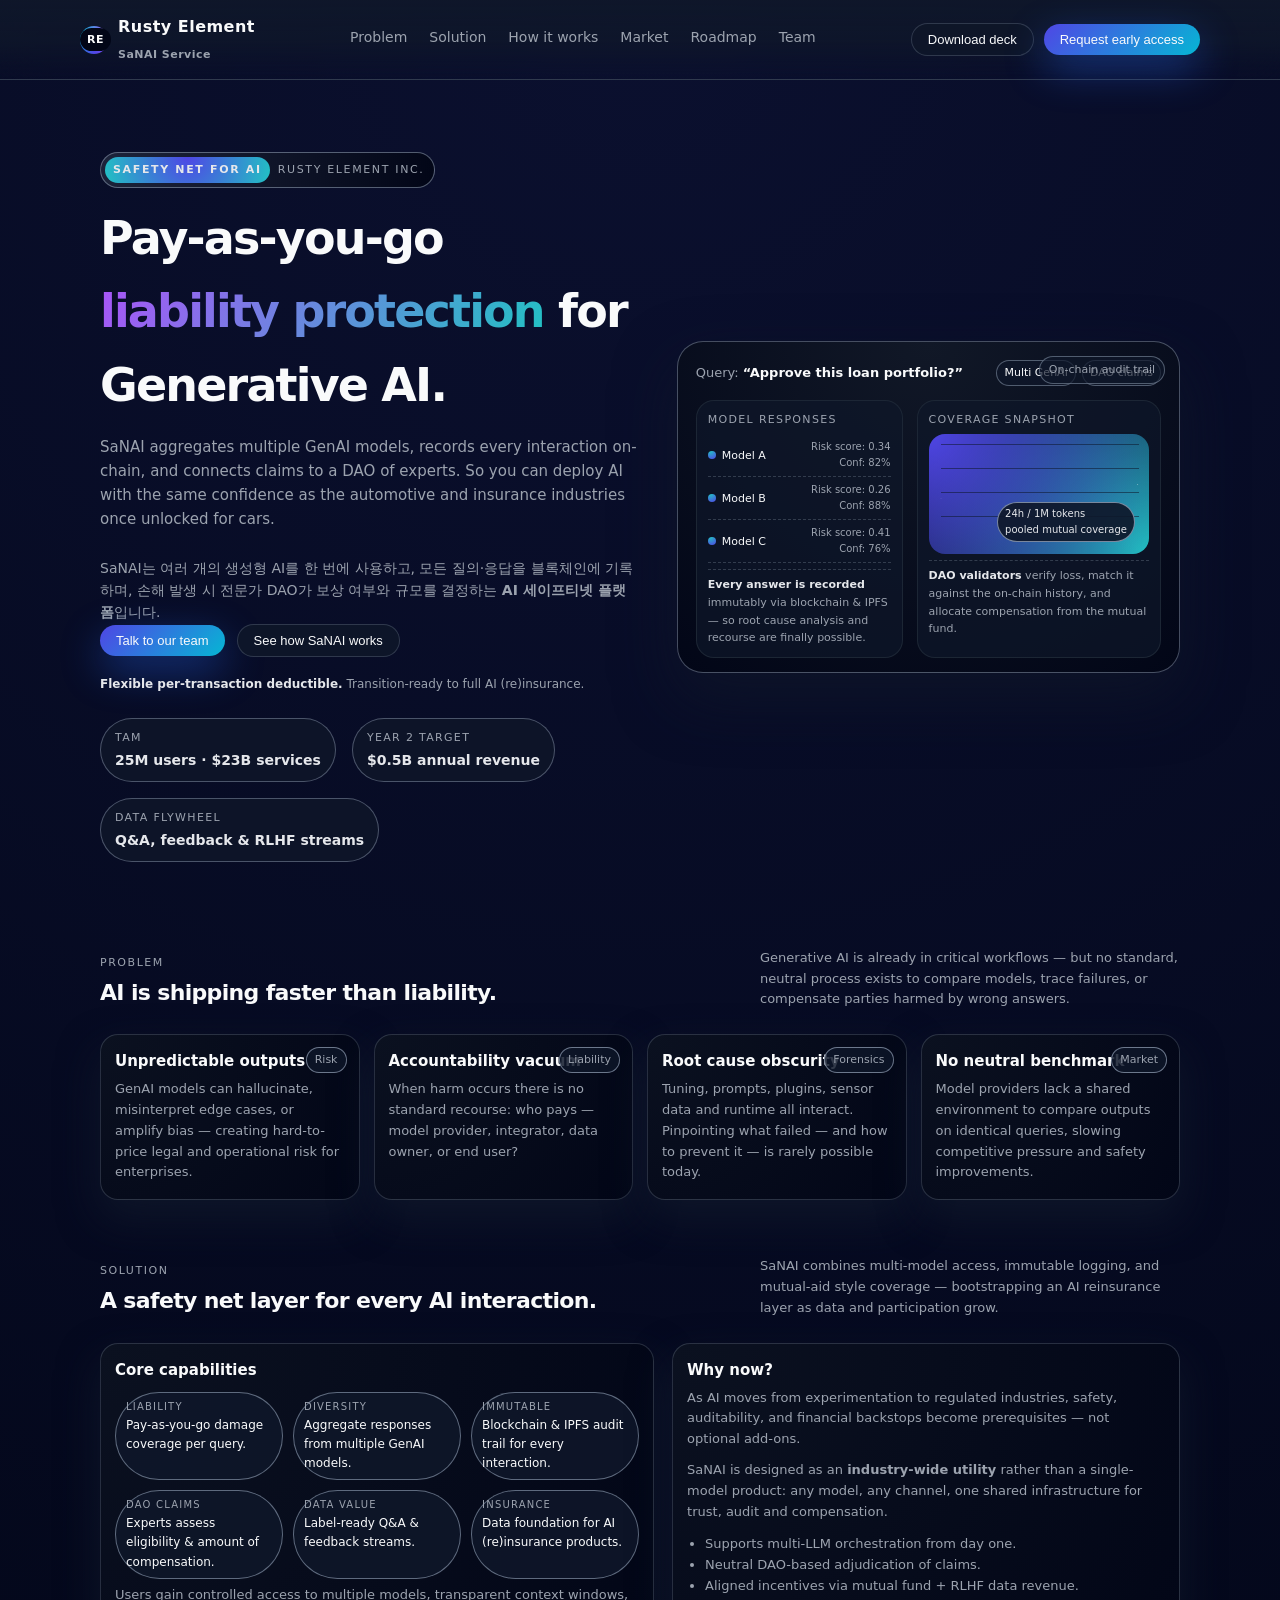
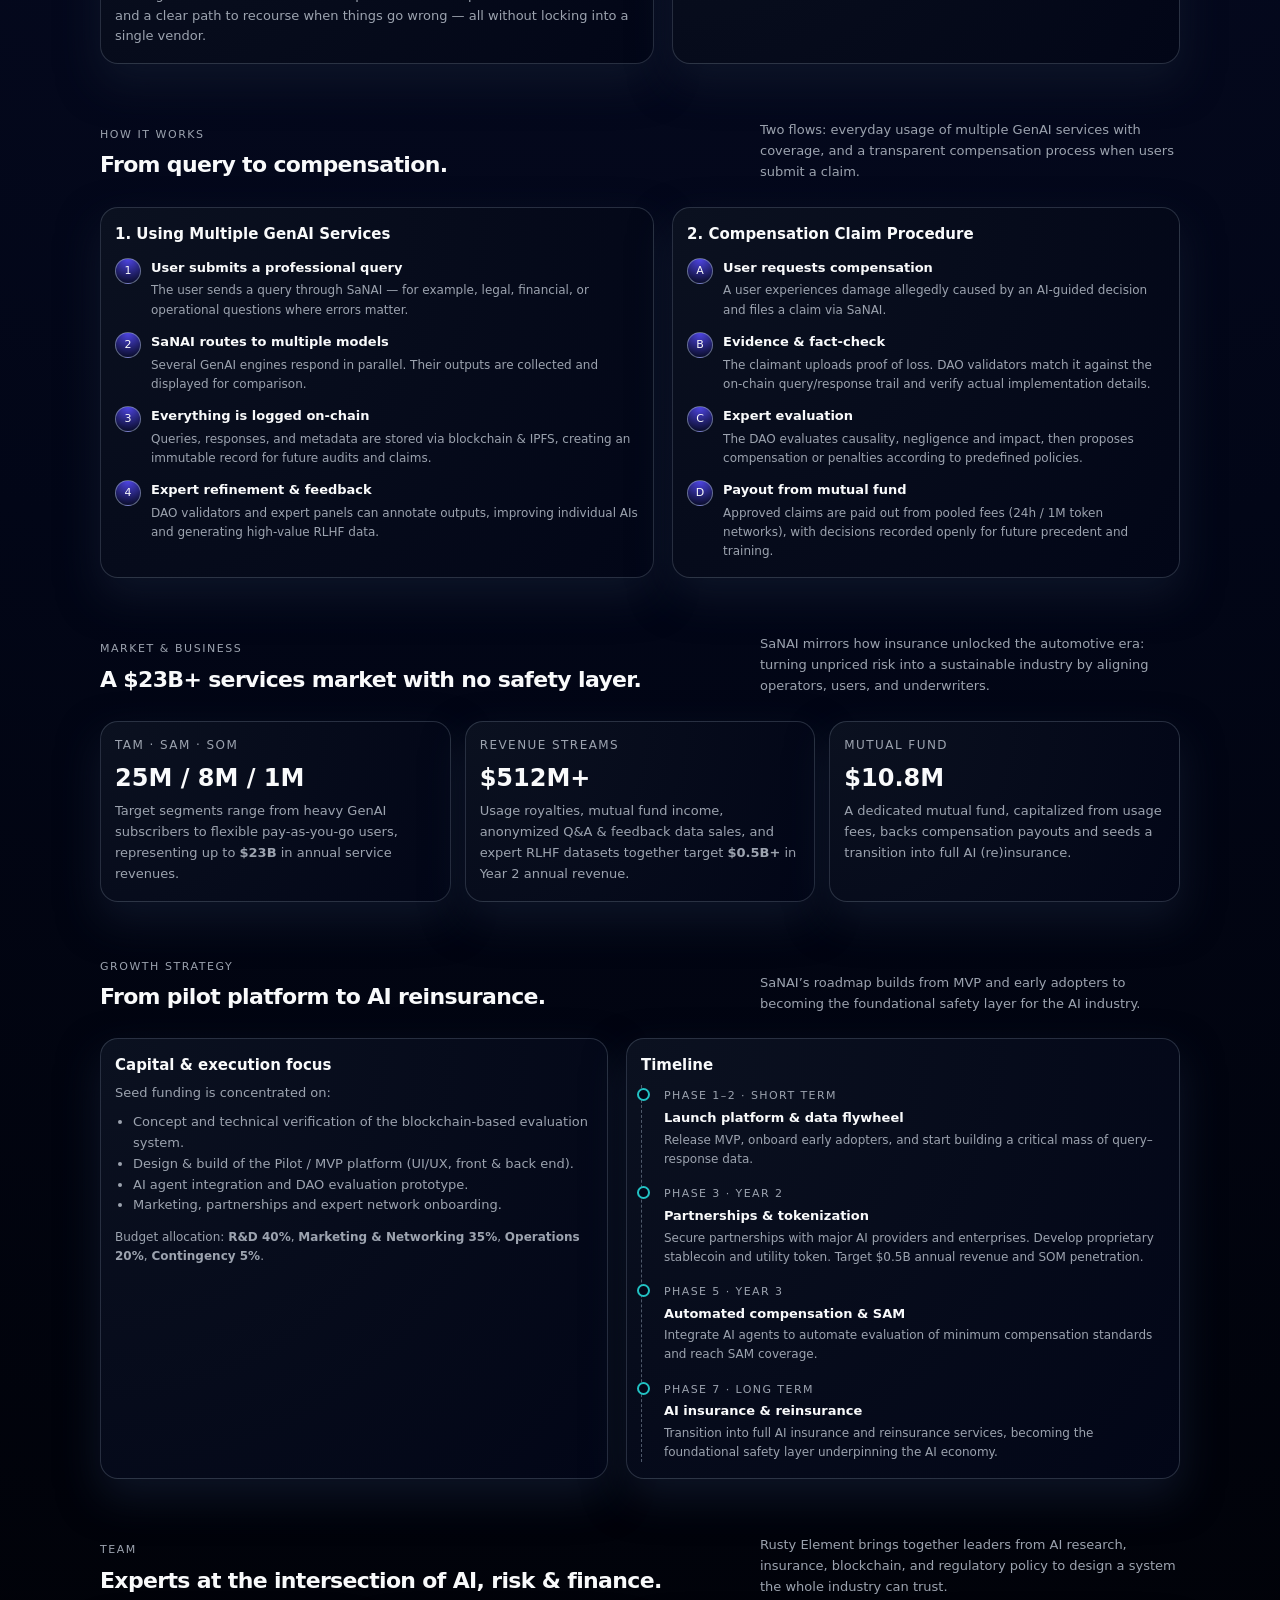
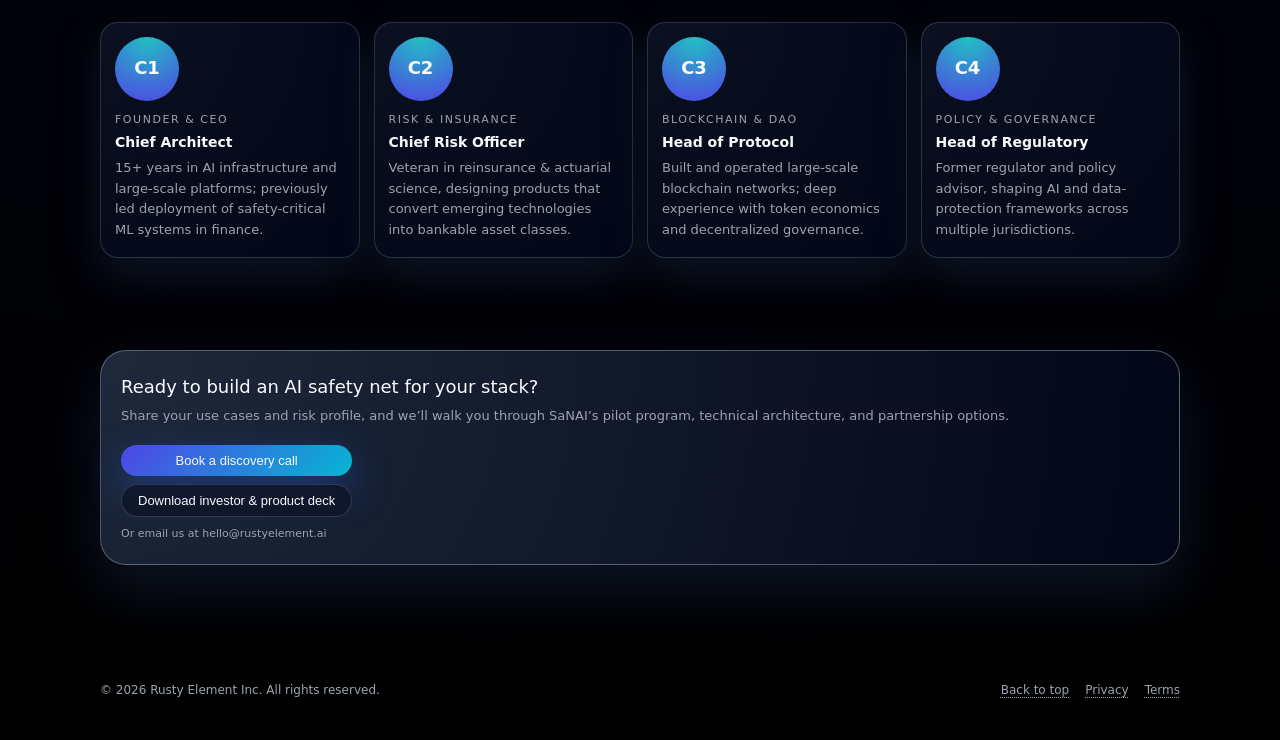
==== index.html @ 095fec42 "[init]" ====
<!DOCTYPE html>
<html lang="en">
<head>
  <meta charset="UTF-8" />
  <title>SaNAI – Safety Net for AI | Rusty Element Inc.</title>
  <meta name="viewport" content="width=device-width, initial-scale=1" />
  <meta
    name="description"
    content="SaNAI is an industry-wide safety net for Generative AI: multi-model aggregation, on-chain audit trail, and DAO-based compensation for AI-caused damage."
  />
  <style>
    :root {
      --bg: #040617;
      --bg-alt: #05081f;
      --card: #070b2a;
      --accent: #4f46e5;
      --accent-soft: rgba(79, 70, 229, 0.15);
      --text: #f9fafb;
      --muted: #9ca3af;
      --border: rgba(148, 163, 184, 0.25);
      --radius-lg: 18px;
      --radius-xl: 26px;
      --shadow-soft: 0 24px 60px rgba(15, 23, 42, 0.7);
    }

    * {
      box-sizing: border-box;
      margin: 0;
      padding: 0;
    }

    body {
      font-family: system-ui, -apple-system, BlinkMacSystemFont, "SF Pro Text",
        "Segoe UI", sans-serif;
      background: radial-gradient(circle at top, #0b102f 0, #020617 55%, #000 100%);
      color: var(--text);
      line-height: 1.6;
      scroll-behavior: smooth;
    }

    a {
      color: inherit;
      text-decoration: none;
    }

    img {
      max-width: 100%;
      display: block;
    }

    /* Layout */

    .container {
      width: 100%;
      max-width: 1120px;
      margin: 0 auto;
      padding: 0 20px;
    }

    header {
      position: sticky;
      top: 0;
      z-index: 40;
      backdrop-filter: blur(20px);
      background: linear-gradient(
        to bottom,
        rgba(15, 23, 42, 0.96),
        rgba(15, 23, 42, 0.82),
        transparent
      );
      border-bottom: 1px solid rgba(148, 163, 184, 0.25);
    }

    .nav {
      display: flex;
      align-items: center;
      justify-content: space-between;
      padding: 14px 0;
    }

    .logo {
      display: flex;
      align-items: center;
      gap: 10px;
      font-weight: 600;
      letter-spacing: 0.03em;
    }

    .logo-mark {
      width: 28px;
      height: 28px;
      border-radius: 999px;
      background: conic-gradient(
        from 180deg,
        #4f46e5,
        #06b6d4,
        #a855f7,
        #4f46e5
      );
      display: grid;
      place-items: center;
      font-size: 14px;
    }

    .logo-mark span {
      background: #020617;
      border-radius: 999px;
      padding: 3px 7px;
      font-size: 11px;
    }

    .nav-links {
      display: flex;
      gap: 22px;
      font-size: 14px;
      color: var(--muted);
    }

    .nav-links a {
      position: relative;
      padding-bottom: 4px;
    }

    .nav-links a::after {
      content: "";
      position: absolute;
      left: 0;
      bottom: 0;
      width: 0;
      height: 1.5px;
      background: linear-gradient(to right, #4f46e5, #a855f7);
      transition: width 0.2s ease;
    }

    .nav-links a:hover::after {
      width: 100%;
    }

    .nav-cta {
      display: flex;
      gap: 10px;
      align-items: center;
    }

    .btn {
      border-radius: 999px;
      padding: 8px 16px;
      font-size: 13px;
      border: 1px solid var(--border);
      background: rgba(15, 23, 42, 0.9);
      color: var(--text);
      cursor: pointer;
      transition: background 0.2s ease, border-color 0.2s ease,
        transform 0.08s ease;
      white-space: nowrap;
    }

    .btn-primary {
      background: linear-gradient(135deg, #4f46e5, #06b6d4);
      border: none;
      box-shadow: 0 14px 40px rgba(37, 99, 235, 0.45);
    }

    .btn:hover {
      transform: translateY(-1px);
      border-color: #e5e7eb;
    }

    main {
      padding-bottom: 80px;
    }

    /* Hero */

    .hero {
      padding: 72px 0 40px;
    }

    .hero-grid {
      display: grid;
      gap: 40px;
      grid-template-columns: minmax(0, 3.2fr) minmax(0, 3fr);
      align-items: center;
    }

    @media (max-width: 880px) {
      .hero-grid {
        grid-template-columns: minmax(0, 1fr);
      }

      .nav-links {
        display: none;
      }
    }

    .eyebrow {
      display: inline-flex;
      align-items: center;
      gap: 8px;
      padding: 4px 9px 4px 4px;
      border-radius: 999px;
      border: 1px solid rgba(148, 163, 184, 0.55);
      background: radial-gradient(circle at top left, #1d243b, #020617);
      font-size: 11px;
      text-transform: uppercase;
      letter-spacing: 0.15em;
      color: var(--muted);
      margin-bottom: 14px;
    }

    .eyebrow-pill {
      padding: 4px 8px;
      border-radius: 999px;
      background: radial-gradient(circle at top, #4f46e5, #22c1c3);
      color: #e5e7eb;
      font-weight: 600;
    }

    .hero h1 {
      font-size: clamp(36px, 4vw, 46px);
      letter-spacing: -0.04em;
      margin-bottom: 12px;
    }

    .hero h1 span {
      background: linear-gradient(120deg, #a855f7, #22c1c3);
      -webkit-background-clip: text;
      color: transparent;
    }

    .hero-sub {
      max-width: 540px;
      color: var(--muted);
      font-size: 15px;
      margin-bottom: 26px;
    }

    .hero-sub-kr {
      margin-top: 4px;
      font-size: 14px;
      color: #9ca3af;
    }

    .hero-cta-row {
      display: flex;
      flex-wrap: wrap;
      gap: 12px;
      align-items: center;
      margin-bottom: 18px;
    }

    .hero-note {
      font-size: 12px;
      color: var(--muted);
    }

    .hero-note strong {
      color: #e5e7eb;
    }

    .hero-metrics {
      display: flex;
      flex-wrap: wrap;
      gap: 16px;
      margin-top: 24px;
      font-size: 12px;
      color: var(--muted);
    }

    .hero-metric {
      padding: 10px 14px;
      border-radius: 999px;
      background: rgba(15, 23, 42, 0.8);
      border: 1px solid rgba(148, 163, 184, 0.45);
      display: flex;
      flex-direction: column;
      gap: 2px;
      min-width: 150px;
    }

    .hero-metric span:first-child {
      font-size: 11px;
      text-transform: uppercase;
      letter-spacing: 0.12em;
    }

    .hero-metric span:last-child {
      font-weight: 600;
      color: #e5e7eb;
      font-size: 14px;
    }

    /* Hero visualization card */

    .hero-card {
      border-radius: var(--radius-xl);
      background: radial-gradient(circle at top, #111827, #020617);
      border: 1px solid rgba(148, 163, 184, 0.45);
      box-shadow: var(--shadow-soft);
      padding: 18px 18px 14px;
      position: relative;
      overflow: hidden;
    }

    .badge-top {
      position: absolute;
      top: 14px;
      right: 14px;
      font-size: 11px;
      background: rgba(15, 23, 42, 0.7);
      border-radius: 999px;
      padding: 4px 9px;
      border: 1px solid rgba(148, 163, 184, 0.5);
      color: var(--muted);
    }

    .hero-card-header {
      display: flex;
      justify-content: space-between;
      align-items: center;
      margin-bottom: 14px;
    }

    .hero-card-title {
      font-size: 13px;
      color: var(--muted);
    }

    .hero-card-title strong {
      color: var(--text);
    }

    .hero-card-tags {
      display: flex;
      gap: 6px;
      font-size: 11px;
    }

    .hero-card-tag {
      padding: 3px 7px;
      border-radius: 999px;
      background: rgba(15, 23, 42, 0.8);
      border: 1px solid rgba(148, 163, 184, 0.5);
    }

    .hero-card-body {
      display: grid;
      grid-template-columns: minmax(0, 1.1fr) minmax(0, 1.3fr);
      gap: 14px;
    }

    .hero-card-col {
      background: rgba(15, 23, 42, 0.7);
      border-radius: var(--radius-lg);
      padding: 10px 11px;
      border: 1px solid rgba(31, 41, 55, 0.9);
      font-size: 11px;
    }

    .hero-col-title {
      font-size: 11px;
      text-transform: uppercase;
      letter-spacing: 0.12em;
      color: var(--muted);
      margin-bottom: 6px;
    }

    .hero-ai-row {
      display: flex;
      justify-content: space-between;
      align-items: center;
      padding: 5px 0;
      border-bottom: 1px dashed rgba(55, 65, 81, 0.9);
    }

    .hero-ai-row:last-child {
      border-bottom: none;
    }

    .hero-ai-name {
      display: flex;
      align-items: center;
      gap: 6px;
    }

    .hero-dot {
      width: 8px;
      height: 8px;
      border-radius: 999px;
      background: radial-gradient(circle at 30% 0, #22c1c3, #4f46e5);
    }

    .hero-ai-meta {
      font-size: 10px;
      color: var(--muted);
      text-align: right;
    }

    .hero-claim {
      margin-top: 6px;
      padding-top: 6px;
      border-top: 1px dashed rgba(55, 65, 81, 0.9);
      font-size: 11px;
      color: var(--muted);
    }

    .hero-claim strong {
      color: #e5e7eb;
    }

    .hero-chart {
      height: 120px;
      border-radius: 16px;
      background: radial-gradient(circle at top left, #4f46e5, transparent),
        radial-gradient(circle at bottom right, #22c1c3, transparent),
        #020617;
      position: relative;
      overflow: hidden;
      margin-top: 6px;
    }

    .hero-chart-grid {
      position: absolute;
      inset: 10px 10px 14px 12px;
      opacity: 0.6;
    }

    .hero-chart-grid div {
      border-top: 1px solid rgba(15, 23, 42, 0.9);
      height: 25%;
    }

    .hero-chart-line {
      position: absolute;
      inset: 14px 12px 14px 12px;
      border-radius: 999px;
      border: 1.8px solid rgba(248, 250, 252, 0.82);
      transform: skewX(-12deg);
      clip-path: polygon(0 55%, 22% 60%, 42% 38%, 60% 52%, 78% 32%, 100% 40%);
    }

    .hero-chart-pill {
      position: absolute;
      bottom: 12px;
      right: 14px;
      font-size: 10px;
      border-radius: 999px;
      padding: 3px 7px;
      background: rgba(15, 23, 42, 0.92);
      border: 1px solid rgba(148, 163, 184, 0.8);
      color: #e5e7eb;
    }

    /* Sections */

    section {
      padding: 46px 0 10px;
    }

    .section-header {
      display: flex;
      justify-content: space-between;
      align-items: flex-end;
      gap: 24px;
      margin-bottom: 24px;
    }

    .section-title {
      font-size: 22px;
      letter-spacing: -0.03em;
    }

    .section-kicker {
      font-size: 13px;
      color: var(--muted);
      max-width: 420px;
    }

    .pill-label {
      font-size: 11px;
      text-transform: uppercase;
      letter-spacing: 0.14em;
      color: var(--muted);
      margin-bottom: 4px;
    }

    /* Problem */

    .problem-grid {
      display: grid;
      grid-template-columns: repeat(4, minmax(0, 1fr));
      gap: 14px;
    }

    @media (max-width: 960px) {
      .problem-grid {
        grid-template-columns: repeat(2, minmax(0, 1fr));
      }
    }

    @media (max-width: 640px) {
      .problem-grid {
        grid-template-columns: minmax(0, 1fr);
      }
    }

    .card {
      background: radial-gradient(circle at top left, #0b1120, #020617);
      border-radius: var(--radius-lg);
      padding: 14px 14px 16px;
      border: 1px solid var(--border);
      box-shadow: 0 18px 40px rgba(15, 23, 42, 0.85);
      font-size: 13px;
      position: relative;
      overflow: hidden;
    }

    .card h3 {
      font-size: 15px;
      margin-bottom: 6px;
    }

    .card p {
      color: var(--muted);
      font-size: 13px;
    }

    .card-tag {
      position: absolute;
      top: 12px;
      right: 12px;
      font-size: 11px;
      padding: 3px 8px;
      border-radius: 999px;
      background: rgba(15, 23, 42, 0.85);
      border: 1px solid rgba(148, 163, 184, 0.7);
      color: var(--muted);
    }

    /* Solution */

    .solution-grid {
      display: grid;
      grid-template-columns: minmax(0, 1.2fr) minmax(0, 1.1fr);
      gap: 18px;
    }

    @media (max-width: 880px) {
      .solution-grid {
        grid-template-columns: minmax(0, 1fr);
      }
    }

    .solution-pill-row {
      display: grid;
      grid-template-columns: repeat(3, minmax(0, 1fr));
      gap: 10px;
      margin-top: 10px;
      margin-bottom: 6px;
      font-size: 11px;
    }

    .solution-pill {
      border-radius: 999px;
      padding: 6px 10px;
      border: 1px solid rgba(148, 163, 184, 0.6);
      background: rgba(15, 23, 42, 0.9);
      display: flex;
      flex-direction: column;
      gap: 1px;
    }

    .solution-pill span:first-child {
      text-transform: uppercase;
      letter-spacing: 0.12em;
      font-size: 10px;
      color: var(--muted);
    }

    .solution-pill span:last-child {
      font-size: 12px;
    }

    .solution-note {
      font-size: 12px;
      color: var(--muted);
      margin-top: 6px;
    }

    /* How it works */

    .how-grid {
      display: grid;
      grid-template-columns: minmax(0, 1.2fr) minmax(0, 1.1fr);
      gap: 18px;
    }

    @media (max-width: 880px) {
      .how-grid {
        grid-template-columns: minmax(0, 1fr);
      }
    }

    .timeline {
      display: grid;
      gap: 12px;
      font-size: 13px;
    }

    .timeline-item {
      display: grid;
      grid-template-columns: 26px minmax(0, 1fr);
      gap: 10px;
      align-items: flex-start;
    }

    .timeline-badge {
      width: 26px;
      height: 26px;
      border-radius: 999px;
      display: grid;
      place-items: center;
      font-size: 11px;
      border: 1px solid rgba(148, 163, 184, 0.6);
      background: radial-gradient(circle at top, #4f46e5, #020617);
    }

    .timeline-title {
      font-weight: 600;
      margin-bottom: 3px;
      font-size: 13px;
    }

    .timeline-body {
      font-size: 12px;
      color: var(--muted);
    }

    /* Metrics / Market */

    .metrics-grid {
      display: grid;
      grid-template-columns: repeat(3, minmax(0, 1fr));
      gap: 14px;
    }

    @media (max-width: 880px) {
      .metrics-grid {
        grid-template-columns: minmax(0, 1fr);
      }
    }

    .metric-card-number {
      font-size: 24px;
      font-weight: 600;
      margin-bottom: 4px;
    }

    .metric-card-label {
      font-size: 12px;
      color: var(--muted);
      text-transform: uppercase;
      letter-spacing: 0.12em;
      margin-bottom: 4px;
    }

    .metric-card-desc {
      font-size: 13px;
      color: var(--muted);
    }

    /* Roadmap */

    .roadmap-grid {
      display: grid;
      grid-template-columns: minmax(0, 1.1fr) minmax(0, 1.2fr);
      gap: 18px;
    }

    @media (max-width: 880px) {
      .roadmap-grid {
        grid-template-columns: minmax(0, 1fr);
      }
    }

    .roadmap-timeline {
      border-left: 1px dashed rgba(148, 163, 184, 0.5);
      padding-left: 14px;
      margin-top: 8px;
      display: grid;
      gap: 14px;
      font-size: 13px;
    }

    .roadmap-item {
      position: relative;
      padding-left: 8px;
    }

    .roadmap-item::before {
      content: "";
      width: 9px;
      height: 9px;
      border-radius: 999px;
      border: 2px solid #22c1c3;
      background: #020617;
      position: absolute;
      left: -19px;
      top: 3px;
    }

    .roadmap-item h4 {
      font-size: 13px;
      margin-bottom: 2px;
    }

    .roadmap-item span {
      font-size: 11px;
      text-transform: uppercase;
      letter-spacing: 0.13em;
      color: var(--muted);
      display: inline-block;
      margin-bottom: 3px;
    }

    .roadmap-item p {
      font-size: 12px;
      color: var(--muted);
    }

    /* Team */

    .team-grid {
      display: grid;
      grid-template-columns: repeat(4, minmax(0, 1fr));
      gap: 14px;
    }

    @media (max-width: 960px) {
      .team-grid {
        grid-template-columns: repeat(2, minmax(0, 1fr));
      }
    }

    @media (max-width: 640px) {
      .team-grid {
        grid-template-columns: minmax(0, 1fr);
      }
    }

    .avatar {
      width: 64px;
      height: 64px;
      border-radius: 999px;
      background: radial-gradient(circle at top, #22c1c3, #4f46e5);
      margin-bottom: 10px;
      display: grid;
      place-items: center;
      font-weight: 600;
      font-size: 18px;
    }

    .team-role {
      font-size: 11px;
      text-transform: uppercase;
      letter-spacing: 0.14em;
      color: var(--muted);
      margin-bottom: 3px;
    }

    .team-name {
      font-size: 14px;
      font-weight: 600;
      margin-bottom: 4px;
    }

    .team-bio {
      font-size: 12px;
      color: var(--muted);
    }

    /* CTA / Footer */

    .cta {
      margin-top: 36px;
      border-radius: var(--radius-xl);
      background: radial-gradient(circle at top left, #1e293b, #020617);
      border: 1px solid rgba(148, 163, 184, 0.5);
      padding: 22px 20px;
      display: flex;
      flex-wrap: wrap;
      justify-content: space-between;
      gap: 18px;
      align-items: center;
      box-shadow: 0 24px 60px rgba(15, 23, 42, 0.9);
    }

    .cta-title {
      font-size: 18px;
      margin-bottom: 4px;
    }

    .cta-sub {
      font-size: 13px;
      color: var(--muted);
    }

    footer {
      padding: 26px 0 40px;
      font-size: 12px;
      color: var(--muted);
    }

    footer .footer-row {
      display: flex;
      flex-wrap: wrap;
      justify-content: space-between;
      gap: 16px;
      align-items: center;
    }

    .footer-links {
      display: flex;
      gap: 16px;
    }

    .footer-links a {
      text-decoration: underline;
      text-decoration-style: dotted;
      text-decoration-thickness: 1px;
      text-underline-offset: 3px;
    }
  </style>
</head>
<body>
  <header>
    <div class="container nav">
      <a href="#top" class="logo">
        <div class="logo-mark">
          <span>RE</span>
        </div>
        <div>
          Rusty Element<br />
          <span style="font-size:11px; color:var(--muted)">SaNAI Service</span>
        </div>
      </a>
      <nav class="nav-links">
        <a href="#problem">Problem</a>
        <a href="#solution">Solution</a>
        <a href="#how">How it works</a>
        <a href="#market">Market</a>
        <a href="#roadmap">Roadmap</a>
        <a href="#team">Team</a>
      </nav>
      <div class="nav-cta">
        <button class="btn" onclick="document.getElementById('contact').scrollIntoView({behavior:'smooth'})">
          Download deck
        </button>
        <button class="btn btn-primary" onclick="document.getElementById('contact').scrollIntoView({behavior:'smooth'})">
          Request early access
        </button>
      </div>
    </div>
  </header>

  <main id="top">
    <!-- HERO -->
    <section class="hero">
      <div class="container hero-grid">
        <div>
          <div class="eyebrow">
            <span class="eyebrow-pill">Safety Net for AI</span>
            RUSTY ELEMENT INC.
          </div>
          <h1>
            Pay-as-you-go<br />
            <span>liability protection</span> for Generative AI.
          </h1>
          <p class="hero-sub">
            SaNAI aggregates multiple GenAI models, records every interaction on-chain, and
            connects claims to a DAO of experts. So you can deploy AI with the same confidence
            as the automotive and insurance industries once unlocked for cars.
          </p>
          <p class="hero-sub-kr">
            SaNAI는 여러 개의 생성형 AI를 한 번에 사용하고, 모든 질의·응답을 블록체인에 기록하며,
            손해 발생 시 전문가 DAO가 보상 여부와 규모를 결정하는 <strong>AI 세이프티넷 플랫폼</strong>입니다.
          </p>

          <div class="hero-cta-row">
            <button class="btn btn-primary" onclick="document.getElementById('contact').scrollIntoView({behavior:'smooth'})">
              Talk to our team
            </button>
            <button class="btn" onclick="document.getElementById('how').scrollIntoView({behavior:'smooth'})">
              See how SaNAI works
            </button>
          </div>
          <div class="hero-note">
            <strong>Flexible per-transaction deductible.</strong> Transition-ready to full AI
            (re)insurance.
          </div>

          <div class="hero-metrics">
            <div class="hero-metric">
              <span>TAM</span>
              <span>25M users · $23B services</span>
            </div>
            <div class="hero-metric">
              <span>Year 2 target</span>
              <span>$0.5B annual revenue</span>
            </div>
            <div class="hero-metric">
              <span>Data flywheel</span>
              <span>Q&A, feedback &amp; RLHF streams</span>
            </div>
          </div>
        </div>

        <div>
          <div class="hero-card">
            <div class="badge-top">On-chain audit trail</div>
            <div class="hero-card-header">
              <div class="hero-card-title">
                Query: <strong>“Approve this loan portfolio?”</strong>
              </div>
              <div class="hero-card-tags">
                <span class="hero-card-tag">Multi GenAI</span>
                <span class="hero-card-tag">DAO claims</span>
              </div>
            </div>
            <div class="hero-card-body">
              <div class="hero-card-col">
                <div class="hero-col-title">Model responses</div>
                <div class="hero-ai-row">
                  <div class="hero-ai-name">
                    <div class="hero-dot"></div>
                    <span>Model A</span>
                  </div>
                  <div class="hero-ai-meta">
                    Risk score: 0.34<br />
                    Conf: 82%
                  </div>
                </div>
                <div class="hero-ai-row">
                  <div class="hero-ai-name">
                    <div class="hero-dot"></div>
                    <span>Model B</span>
                  </div>
                  <div class="hero-ai-meta">
                    Risk score: 0.26<br />
                    Conf: 88%
                  </div>
                </div>
                <div class="hero-ai-row">
                  <div class="hero-ai-name">
                    <div class="hero-dot"></div>
                    <span>Model C</span>
                  </div>
                  <div class="hero-ai-meta">
                    Risk score: 0.41<br />
                    Conf: 76%
                  </div>
                </div>
                <div class="hero-claim">
                  <strong>Every answer is recorded</strong> immutably via blockchain &amp; IPFS — so
                  root cause analysis and recourse are finally possible.
                </div>
              </div>
              <div class="hero-card-col">
                <div class="hero-col-title">Coverage snapshot</div>
                <div class="hero-chart">
                  <div class="hero-chart-grid">
                    <div></div>
                    <div></div>
                    <div></div>
                    <div></div>
                  </div>
                  <div class="hero-chart-line"></div>
                  <div class="hero-chart-pill">
                    24h / 1M tokens<br />
                    pooled mutual coverage
                  </div>
                </div>
                <div class="hero-claim">
                  <strong>DAO validators</strong> verify loss, match it against the on-chain history,
                  and allocate compensation from the mutual fund.
                </div>
              </div>
            </div>
          </div>
        </div>
      </div>
    </section>

    <!-- PROBLEM -->
    <section id="problem">
      <div class="container">
        <div class="section-header">
          <div>
            <div class="pill-label">Problem</div>
            <h2 class="section-title">AI is shipping faster than liability.</h2>
          </div>
          <p class="section-kicker">
            Generative AI is already in critical workflows — but no standard, neutral process exists
            to compare models, trace failures, or compensate parties harmed by wrong answers.
          </p>
        </div>

        <div class="problem-grid">
          <article class="card">
            <div class="card-tag">Risk</div>
            <h3>Unpredictable outputs</h3>
            <p>
              GenAI models can hallucinate, misinterpret edge cases, or amplify bias — creating
              hard-to-price legal and operational risk for enterprises.
            </p>
          </article>

          <article class="card">
            <div class="card-tag">Liability</div>
            <h3>Accountability vacuum</h3>
            <p>
              When harm occurs there is no standard recourse: who pays —
              model provider, integrator, data owner, or end user?
            </p>
          </article>

          <article class="card">
            <div class="card-tag">Forensics</div>
            <h3>Root cause obscurity</h3>
            <p>
              Tuning, prompts, plugins, sensor data and runtime all interact.
              Pinpointing what failed — and how to prevent it — is rarely possible today.
            </p>
          </article>

          <article class="card">
            <div class="card-tag">Market</div>
            <h3>No neutral benchmark</h3>
            <p>
              Model providers lack a shared environment to compare outputs on identical queries,
              slowing competitive pressure and safety improvements.
            </p>
          </article>
        </div>
      </div>
    </section>

    <!-- SOLUTION -->
    <section id="solution">
      <div class="container">
        <div class="section-header">
          <div>
            <div class="pill-label">Solution</div>
            <h2 class="section-title">A safety net layer for every AI interaction.</h2>
          </div>
          <p class="section-kicker">
            SaNAI combines multi-model access, immutable logging, and mutual-aid style coverage —
            bootstrapping an AI reinsurance layer as data and participation grow.
          </p>
        </div>

        <div class="solution-grid">
          <article class="card">
            <h3>Core capabilities</h3>

            <div class="solution-pill-row">
              <div class="solution-pill">
                <span>Liability</span>
                <span>Pay-as-you-go damage coverage per query.</span>
              </div>
              <div class="solution-pill">
                <span>Diversity</span>
                <span>Aggregate responses from multiple GenAI models.</span>
              </div>
              <div class="solution-pill">
                <span>Immutable</span>
                <span>Blockchain &amp; IPFS audit trail for every interaction.</span>
              </div>
            </div>

            <div class="solution-pill-row">
              <div class="solution-pill">
                <span>DAO claims</span>
                <span>Experts assess eligibility &amp; amount of compensation.</span>
              </div>
              <div class="solution-pill">
                <span>Data value</span>
                <span>Label-ready Q&amp;A &amp; feedback streams.</span>
              </div>
              <div class="solution-pill">
                <span>Insurance</span>
                <span>Data foundation for AI (re)insurance products.</span>
              </div>
            </div>

            <p class="solution-note">
              Users gain controlled access to multiple models, transparent context windows, and a
              clear path to recourse when things go wrong — all without locking into a single
              vendor.
            </p>
          </article>

          <article class="card">
            <h3>Why now?</h3>
            <p>
              As AI moves from experimentation to regulated industries, safety, auditability, and
              financial backstops become prerequisites — not optional add-ons.
            </p>
            <p style="margin-top:10px;">
              SaNAI is designed as an <strong>industry-wide utility</strong> rather than a single-model
              product: any model, any channel, one shared infrastructure for trust, audit and
              compensation.
            </p>
            <ul style="margin-top:12px; padding-left:18px; color:var(--muted); font-size:13px;">
              <li>Supports multi-LLM orchestration from day one.</li>
              <li>Neutral DAO-based adjudication of claims.</li>
              <li>Aligned incentives via mutual fund + RLHF data revenue.</li>
            </ul>
          </article>
        </div>
      </div>
    </section>

    <!-- HOW IT WORKS -->
    <section id="how">
      <div class="container">
        <div class="section-header">
          <div>
            <div class="pill-label">How it works</div>
            <h2 class="section-title">From query to compensation.</h2>
          </div>
          <p class="section-kicker">
            Two flows: everyday usage of multiple GenAI services with coverage, and a transparent
            compensation process when users submit a claim.
          </p>
        </div>

        <div class="how-grid">
          <article class="card">
            <h3>1. Using Multiple GenAI Services</h3>
            <div class="timeline" style="margin-top:12px;">
              <div class="timeline-item">
                <div class="timeline-badge">1</div>
                <div>
                  <div class="timeline-title">User submits a professional query</div>
                  <div class="timeline-body">
                    The user sends a query through SaNAI — for example, legal, financial, or
                    operational questions where errors matter.
                  </div>
                </div>
              </div>
              <div class="timeline-item">
                <div class="timeline-badge">2</div>
                <div>
                  <div class="timeline-title">SaNAI routes to multiple models</div>
                  <div class="timeline-body">
                    Several GenAI engines respond in parallel. Their outputs are collected and
                    displayed for comparison.
                  </div>
                </div>
              </div>
              <div class="timeline-item">
                <div class="timeline-badge">3</div>
                <div>
                  <div class="timeline-title">Everything is logged on-chain</div>
                  <div class="timeline-body">
                    Queries, responses, and metadata are stored via blockchain &amp; IPFS, creating an
                    immutable record for future audits and claims.
                  </div>
                </div>
              </div>
              <div class="timeline-item">
                <div class="timeline-badge">4</div>
                <div>
                  <div class="timeline-title">Expert refinement &amp; feedback</div>
                  <div class="timeline-body">
                    DAO validators and expert panels can annotate outputs, improving individual
                    AIs and generating high-value RLHF data.
                  </div>
                </div>
              </div>
            </div>
          </article>

          <article class="card">
            <h3>2. Compensation Claim Procedure</h3>
            <div class="timeline" style="margin-top:12px;">
              <div class="timeline-item">
                <div class="timeline-badge">A</div>
                <div>
                  <div class="timeline-title">User requests compensation</div>
                  <div class="timeline-body">
                    A user experiences damage allegedly caused by an AI-guided decision and files a
                    claim via SaNAI.
                  </div>
                </div>
              </div>
              <div class="timeline-item">
                <div class="timeline-badge">B</div>
                <div>
                  <div class="timeline-title">Evidence &amp; fact-check</div>
                  <div class="timeline-body">
                    The claimant uploads proof of loss. DAO validators match it against the
                    on-chain query/response trail and verify actual implementation details.
                  </div>
                </div>
              </div>
              <div class="timeline-item">
                <div class="timeline-badge">C</div>
                <div>
                  <div class="timeline-title">Expert evaluation</div>
                  <div class="timeline-body">
                    The DAO evaluates causality, negligence and impact, then proposes compensation
                    or penalties according to predefined policies.
                  </div>
                </div>
              </div>
              <div class="timeline-item">
                <div class="timeline-badge">D</div>
                <div>
                  <div class="timeline-title">Payout from mutual fund</div>
                  <div class="timeline-body">
                    Approved claims are paid out from pooled fees (24h / 1M token networks), with
                    decisions recorded openly for future precedent and training.
                  </div>
                </div>
              </div>
            </div>
          </article>
        </div>
      </div>
    </section>

    <!-- MARKET & REVENUE -->
    <section id="market">
      <div class="container">
        <div class="section-header">
          <div>
            <div class="pill-label">Market &amp; Business</div>
            <h2 class="section-title">A $23B+ services market with no safety layer.</h2>
          </div>
          <p class="section-kicker">
            SaNAI mirrors how insurance unlocked the automotive era: turning unpriced risk into a
            sustainable industry by aligning operators, users, and underwriters.
          </p>
        </div>

        <div class="metrics-grid">
          <article class="card">
            <div class="metric-card-label">TAM · SAM · SOM</div>
            <div class="metric-card-number">25M / 8M / 1M</div>
            <p class="metric-card-desc">
              Target segments range from heavy GenAI subscribers to flexible pay-as-you-go users,
              representing up to <strong>$23B</strong> in annual service revenues.
            </p>
          </article>

          <article class="card">
            <div class="metric-card-label">Revenue streams</div>
            <div class="metric-card-number">$512M+</div>
            <p class="metric-card-desc">
              Usage royalties, mutual fund income, anonymized Q&amp;A &amp; feedback data sales,
              and expert RLHF datasets together target <strong>$0.5B+</strong> in Year 2 annual
              revenue.
            </p>
          </article>

          <article class="card">
            <div class="metric-card-label">Mutual fund</div>
            <div class="metric-card-number">$10.8M</div>
            <p class="metric-card-desc">
              A dedicated mutual fund, capitalized from usage fees, backs compensation payouts and
              seeds a transition into full AI (re)insurance.
            </p>
          </article>
        </div>
      </div>
    </section>

    <!-- ROADMAP -->
    <section id="roadmap">
      <div class="container">
        <div class="section-header">
          <div>
            <div class="pill-label">Growth strategy</div>
            <h2 class="section-title">From pilot platform to AI reinsurance.</h2>
          </div>
          <p class="section-kicker">
            SaNAI’s roadmap builds from MVP and early adopters to becoming the foundational
            safety layer for the AI industry.
          </p>
        </div>

        <div class="roadmap-grid">
          <article class="card">
            <h3>Capital &amp; execution focus</h3>
            <p style="font-size:13px; color:var(--muted); margin-top:6px;">
              Seed funding is concentrated on:
            </p>
            <ul style="margin-top:8px; padding-left:18px; color:var(--muted); font-size:13px;">
              <li>Concept and technical verification of the blockchain-based evaluation system.</li>
              <li>Design &amp; build of the Pilot / MVP platform (UI/UX, front &amp; back end).</li>
              <li>AI agent integration and DAO evaluation prototype.</li>
              <li>Marketing, partnerships and expert network onboarding.</li>
            </ul>

            <p style="font-size:12px; color:var(--muted); margin-top:12px;">
              Budget allocation: <strong>R&amp;D 40%</strong>, <strong>Marketing &amp; Networking 35%</strong>,
              <strong>Operations 20%</strong>, <strong>Contingency 5%</strong>.
            </p>
          </article>

          <article class="card">
            <h3>Timeline</h3>
            <div class="roadmap-timeline">
              <div class="roadmap-item">
                <span>Phase 1–2 · Short term</span>
                <h4>Launch platform &amp; data flywheel</h4>
                <p>
                  Release MVP, onboard early adopters, and start building a critical mass of
                  query–response data.
                </p>
              </div>
              <div class="roadmap-item">
                <span>Phase 3 · Year 2</span>
                <h4>Partnerships &amp; tokenization</h4>
                <p>
                  Secure partnerships with major AI providers and enterprises. Develop proprietary
                  stablecoin and utility token. Target $0.5B annual revenue and SOM penetration.
                </p>
              </div>
              <div class="roadmap-item">
                <span>Phase 5 · Year 3</span>
                <h4>Automated compensation &amp; SAM</h4>
                <p>
                  Integrate AI agents to automate evaluation of minimum compensation standards and
                  reach SAM coverage.
                </p>
              </div>
              <div class="roadmap-item">
                <span>Phase 7 · Long term</span>
                <h4>AI insurance &amp; reinsurance</h4>
                <p>
                  Transition into full AI insurance and reinsurance services, becoming the
                  foundational safety layer underpinning the AI economy.
                </p>
              </div>
            </div>
          </article>
        </div>
      </div>
    </section>

    <!-- TEAM -->
    <section id="team">
      <div class="container">
        <div class="section-header">
          <div>
            <div class="pill-label">Team</div>
            <h2 class="section-title">Experts at the intersection of AI, risk &amp; finance.</h2>
          </div>
          <p class="section-kicker">
            Rusty Element brings together leaders from AI research, insurance, blockchain, and
            regulatory policy to design a system the whole industry can trust.
          </p>
        </div>

        <div class="team-grid">
          <article class="card">
            <div class="avatar">C1</div>
            <div class="team-role">Founder &amp; CEO</div>
            <div class="team-name">Chief Architect</div>
            <p class="team-bio">
              15+ years in AI infrastructure and large-scale platforms; previously led deployment
              of safety-critical ML systems in finance.
            </p>
          </article>

          <article class="card">
            <div class="avatar">C2</div>
            <div class="team-role">Risk &amp; Insurance</div>
            <div class="team-name">Chief Risk Officer</div>
            <p class="team-bio">
              Veteran in reinsurance &amp; actuarial science, designing products that convert
              emerging technologies into bankable asset classes.
            </p>
          </article>

          <article class="card">
            <div class="avatar">C3</div>
            <div class="team-role">Blockchain &amp; DAO</div>
            <div class="team-name">Head of Protocol</div>
            <p class="team-bio">
              Built and operated large-scale blockchain networks; deep experience with token
              economics and decentralized governance.
            </p>
          </article>

          <article class="card">
            <div class="avatar">C4</div>
            <div class="team-role">Policy &amp; Governance</div>
            <div class="team-name">Head of Regulatory</div>
            <p class="team-bio">
              Former regulator and policy advisor, shaping AI and data-protection frameworks across
              multiple jurisdictions.
            </p>
          </article>
        </div>
      </div>
    </section>

    <!-- CTA & CONTACT -->
    <section id="contact">
      <div class="container">
        <div class="cta">
          <div>
            <div class="cta-title">Ready to build an AI safety net for your stack?</div>
            <div class="cta-sub">
              Share your use cases and risk profile, and we’ll walk you through SaNAI’s pilot
              program, technical architecture, and partnership options.
            </div>
          </div>
          <div style="display:flex; flex-direction:column; gap:8px;">
            <button class="btn btn-primary">
              Book a discovery call
            </button>
            <button class="btn">
              Download investor &amp; product deck
            </button>
            <p style="font-size:11px; color:var(--muted);">
              Or email us at <a href="mailto:hello@rustyelement.ai">hello@rustyelement.ai</a>
            </p>
          </div>
        </div>
      </div>
    </section>
  </main>

  <footer>
    <div class="container footer-row">
      <div>© <span id="year"></span> Rusty Element Inc. All rights reserved.</div>
      <div class="footer-links">
        <a href="#top">Back to top</a>
        <a href="#">Privacy</a>
        <a href="#">Terms</a>
      </div>
    </div>
  </footer>

  <script>
    // Simple current year in footer
    document.getElementById("year").textContent = new Date().getFullYear();
  </script>
</body>
</html>
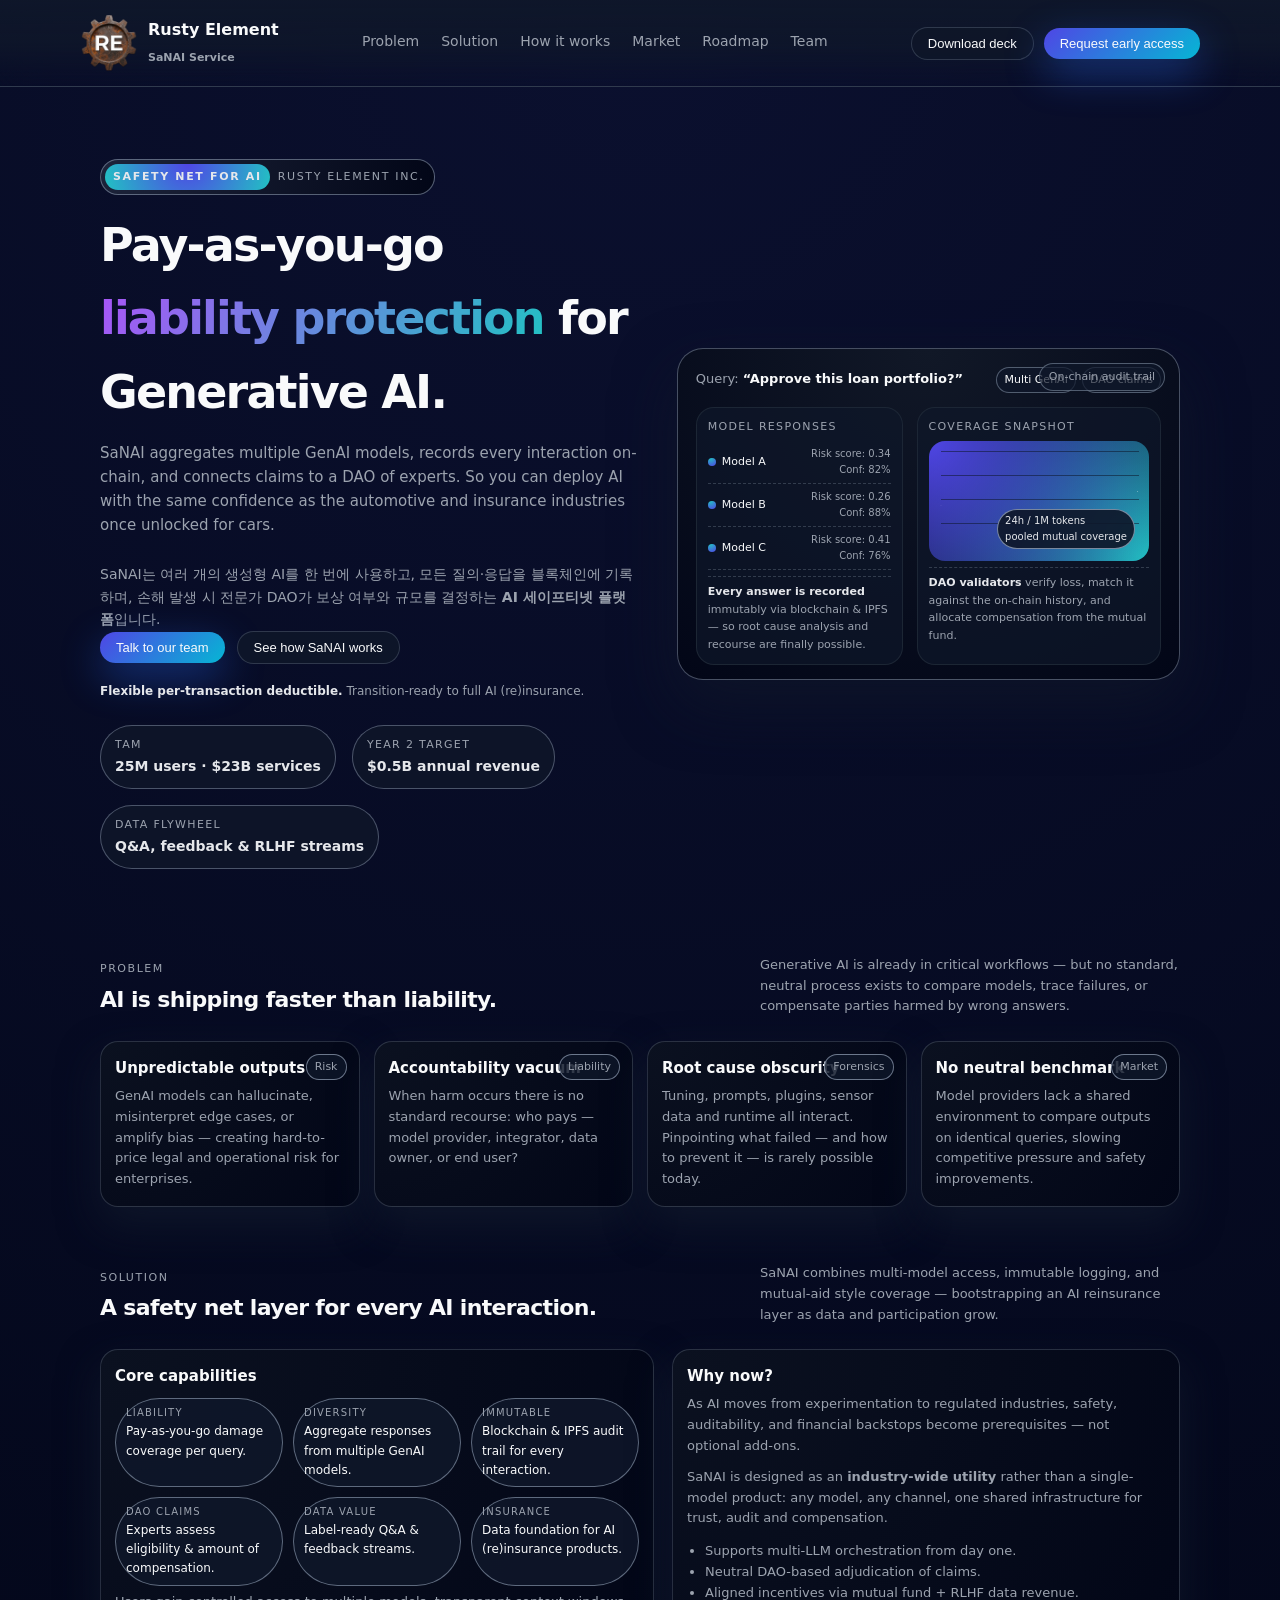
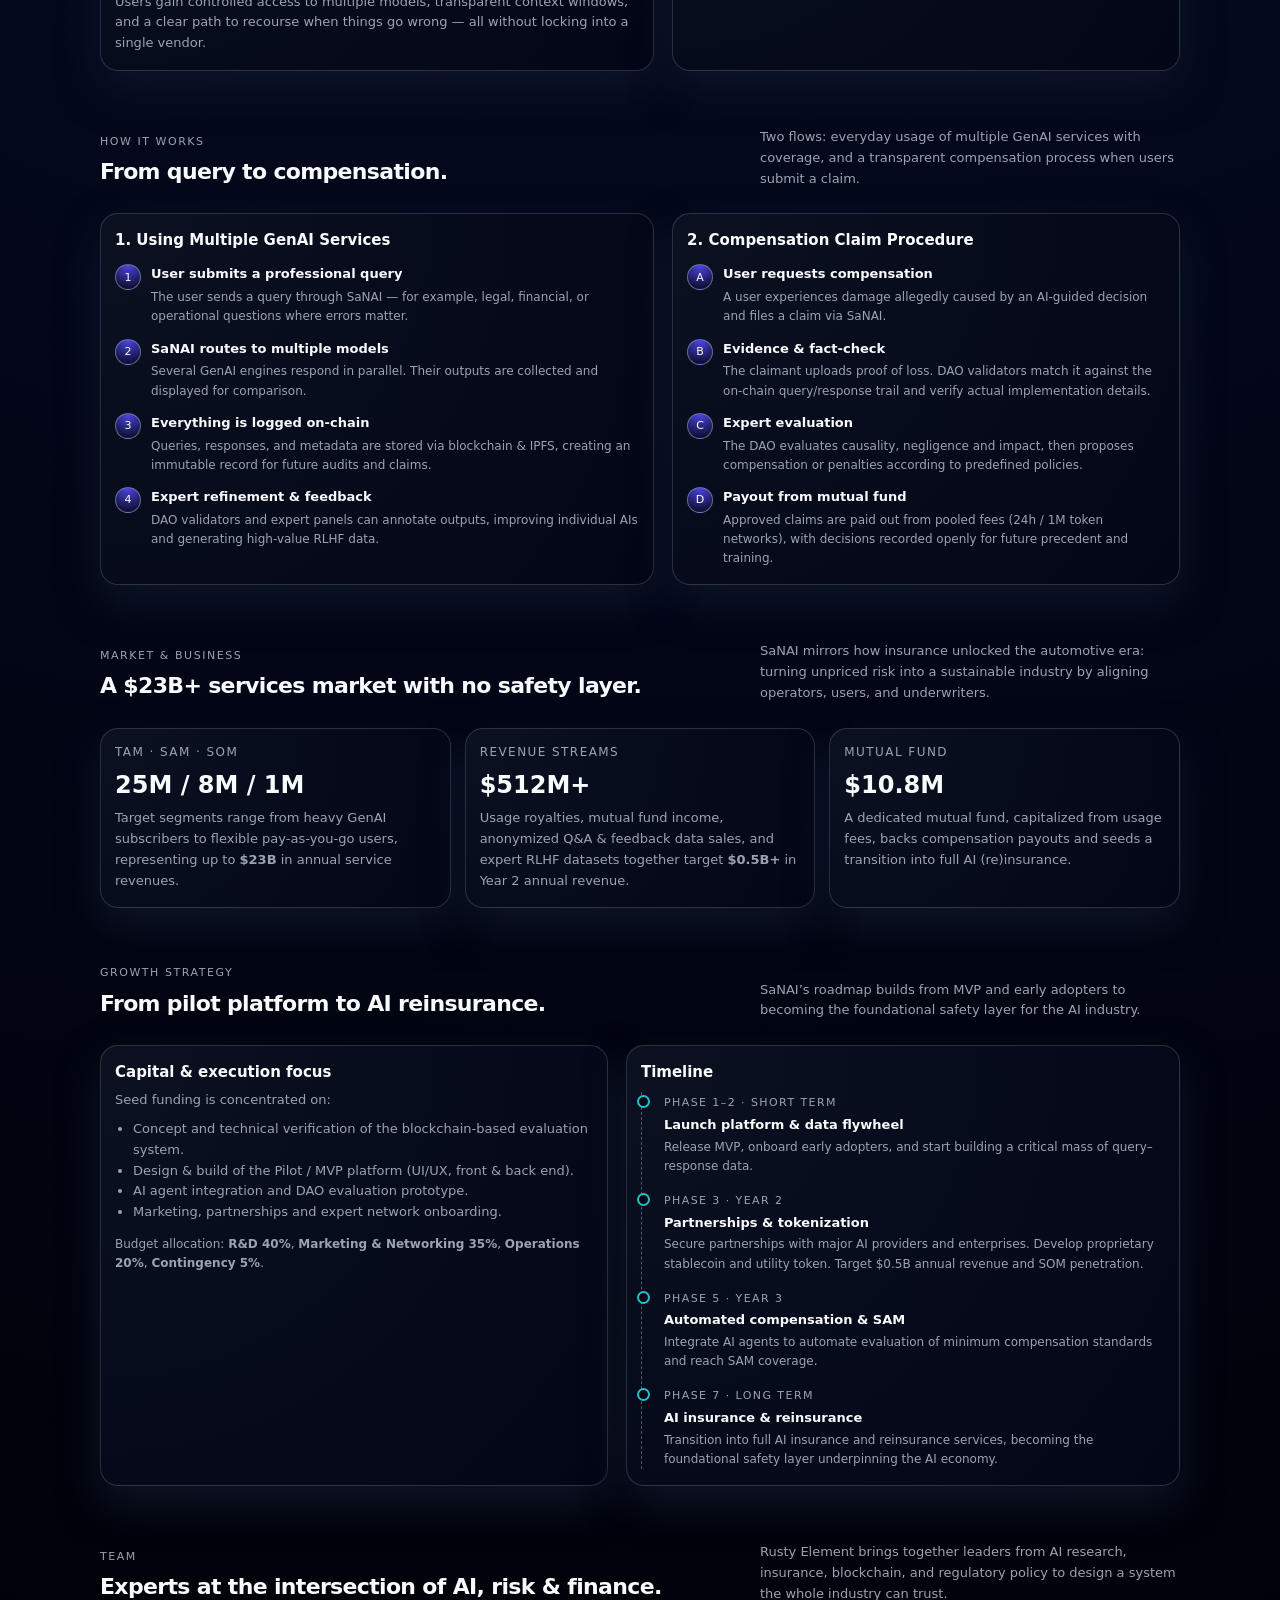
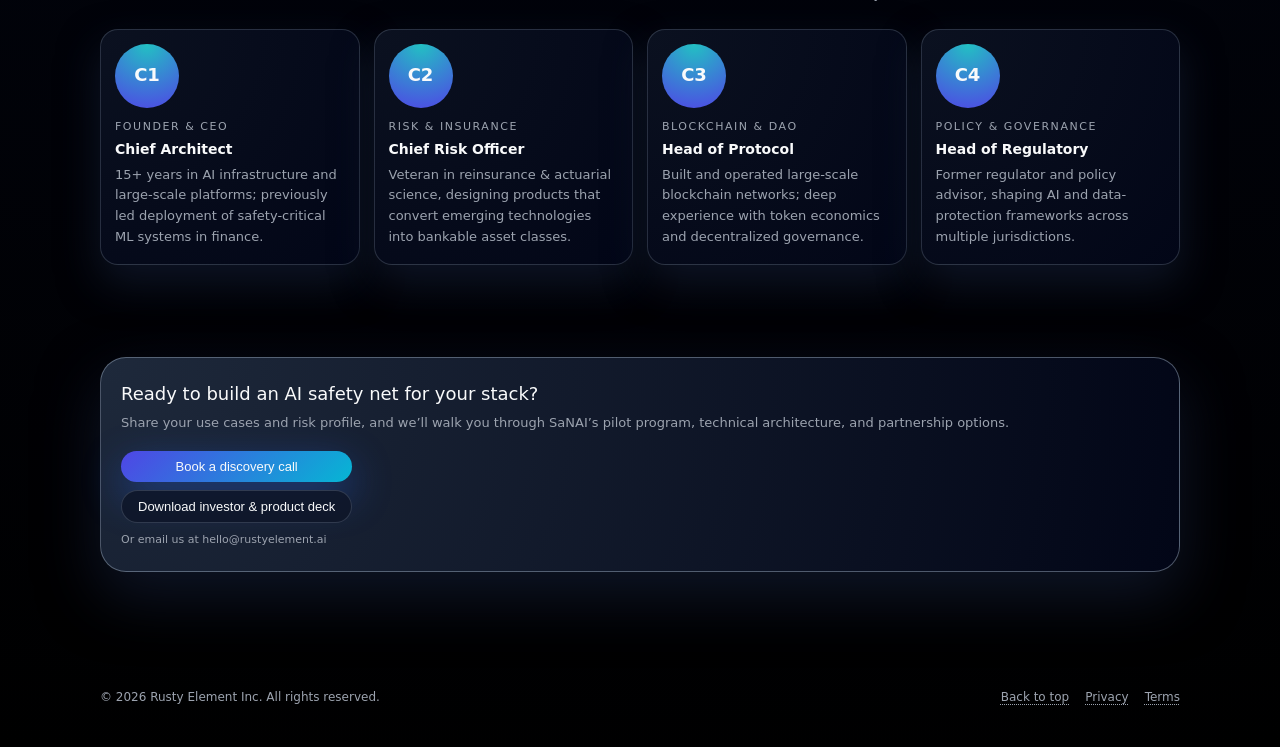
==== commit e3f906c8: "[fix] logo" ====
--- a/index.html
+++ b/index.html
@@ -83,31 +83,31 @@
       align-items: center;
       gap: 10px;
       font-weight: 600;
-      letter-spacing: 0.03em;
+      /* letter-spacing: 0.03em; */
     }
 
     .logo-mark {
-      width: 28px;
-      height: 28px;
-      border-radius: 999px;
-      background: conic-gradient(
+      width: 58px;
+      height: 58px;
+      /* border-radius: 999px; */
+      /* background: conic-gradient(
         from 180deg,
         #4f46e5,
         #06b6d4,
         #a855f7,
         #4f46e5
-      );
-      display: grid;
-      place-items: center;
-      font-size: 14px;
-    }
-
-    .logo-mark span {
+      ); */
+      /* display: grid; */
+      /* place-items: center; */
+      /* font-size: 14px; */
+    }
+
+    /* .logo-mark span {
       background: #020617;
       border-radius: 999px;
       padding: 3px 7px;
       font-size: 11px;
-    }
+    } */
 
     .nav-links {
       display: flex;
@@ -837,7 +837,7 @@
     <div class="container nav">
       <a href="#top" class="logo">
         <div class="logo-mark">
-          <span>RE</span>
+          <span><img src="logo.png" alt="Rusty Element"></span>
         </div>
         <div>
           Rusty Element<br />
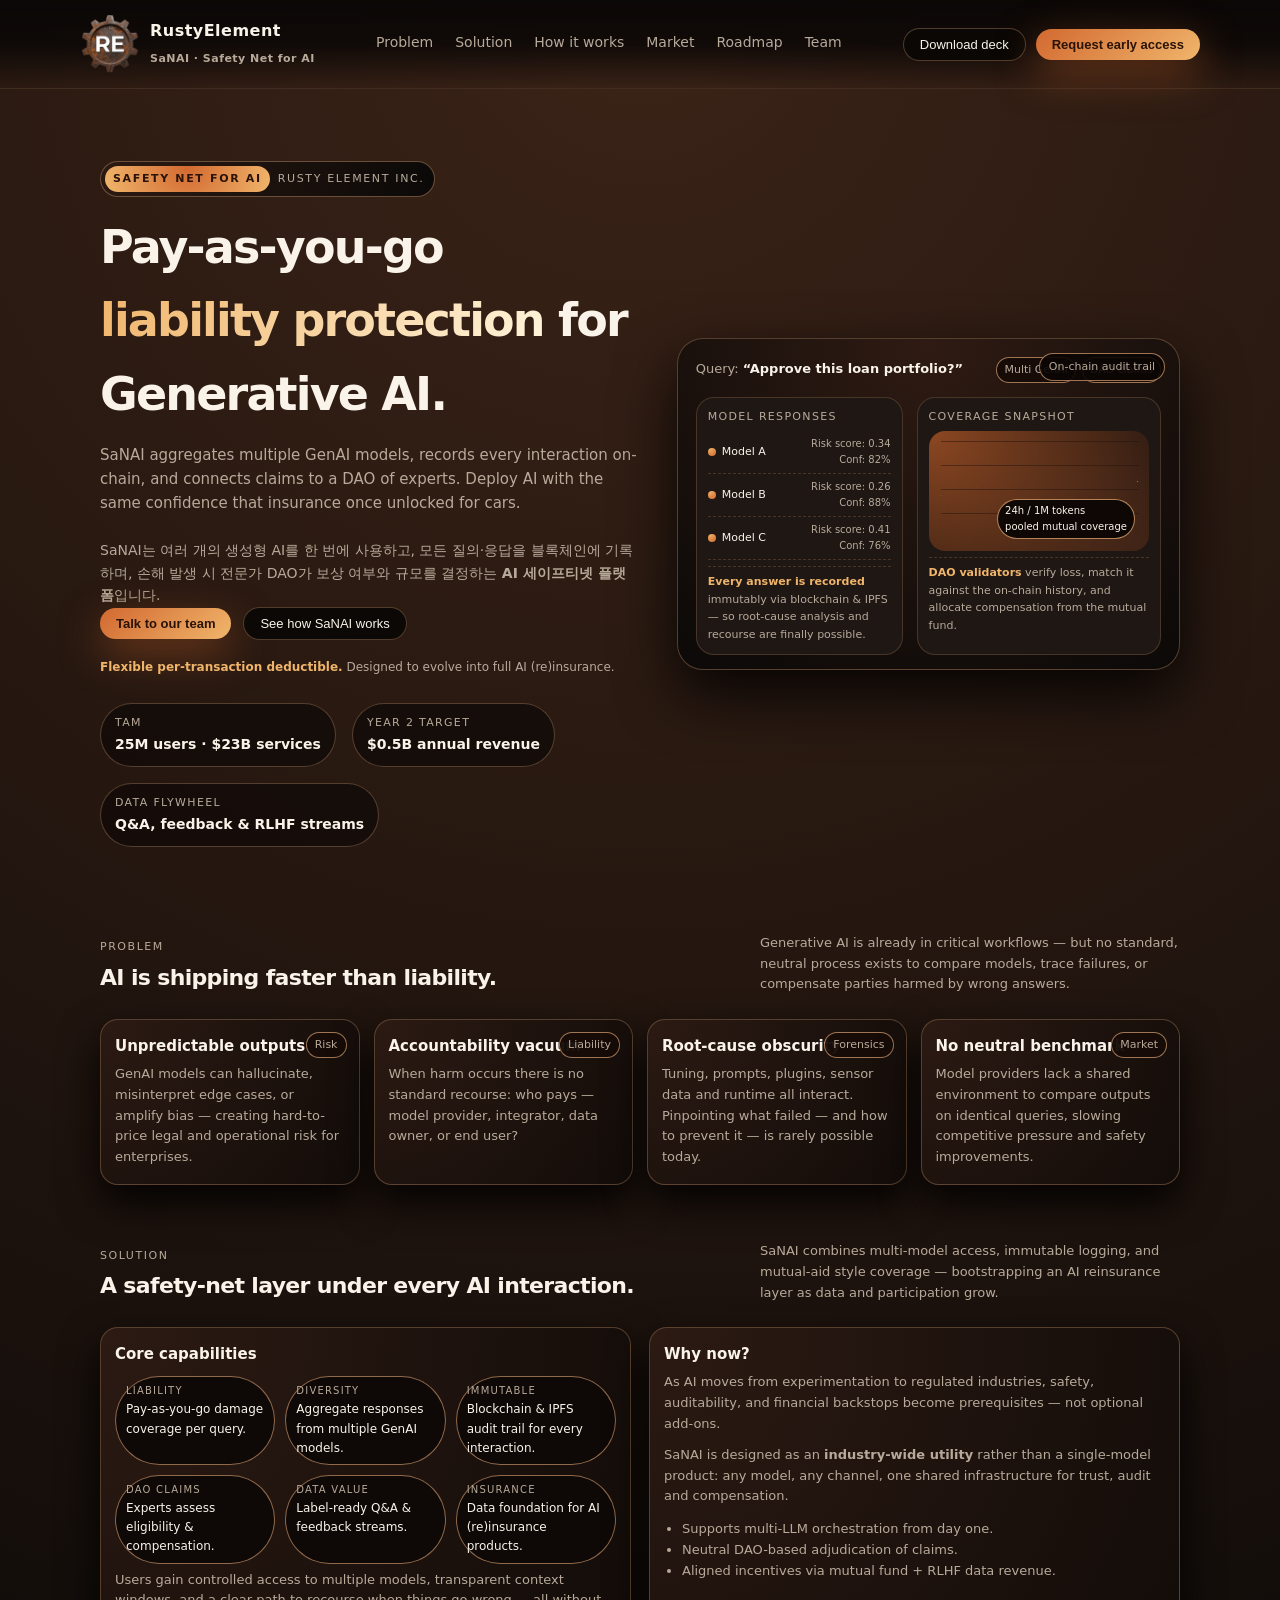
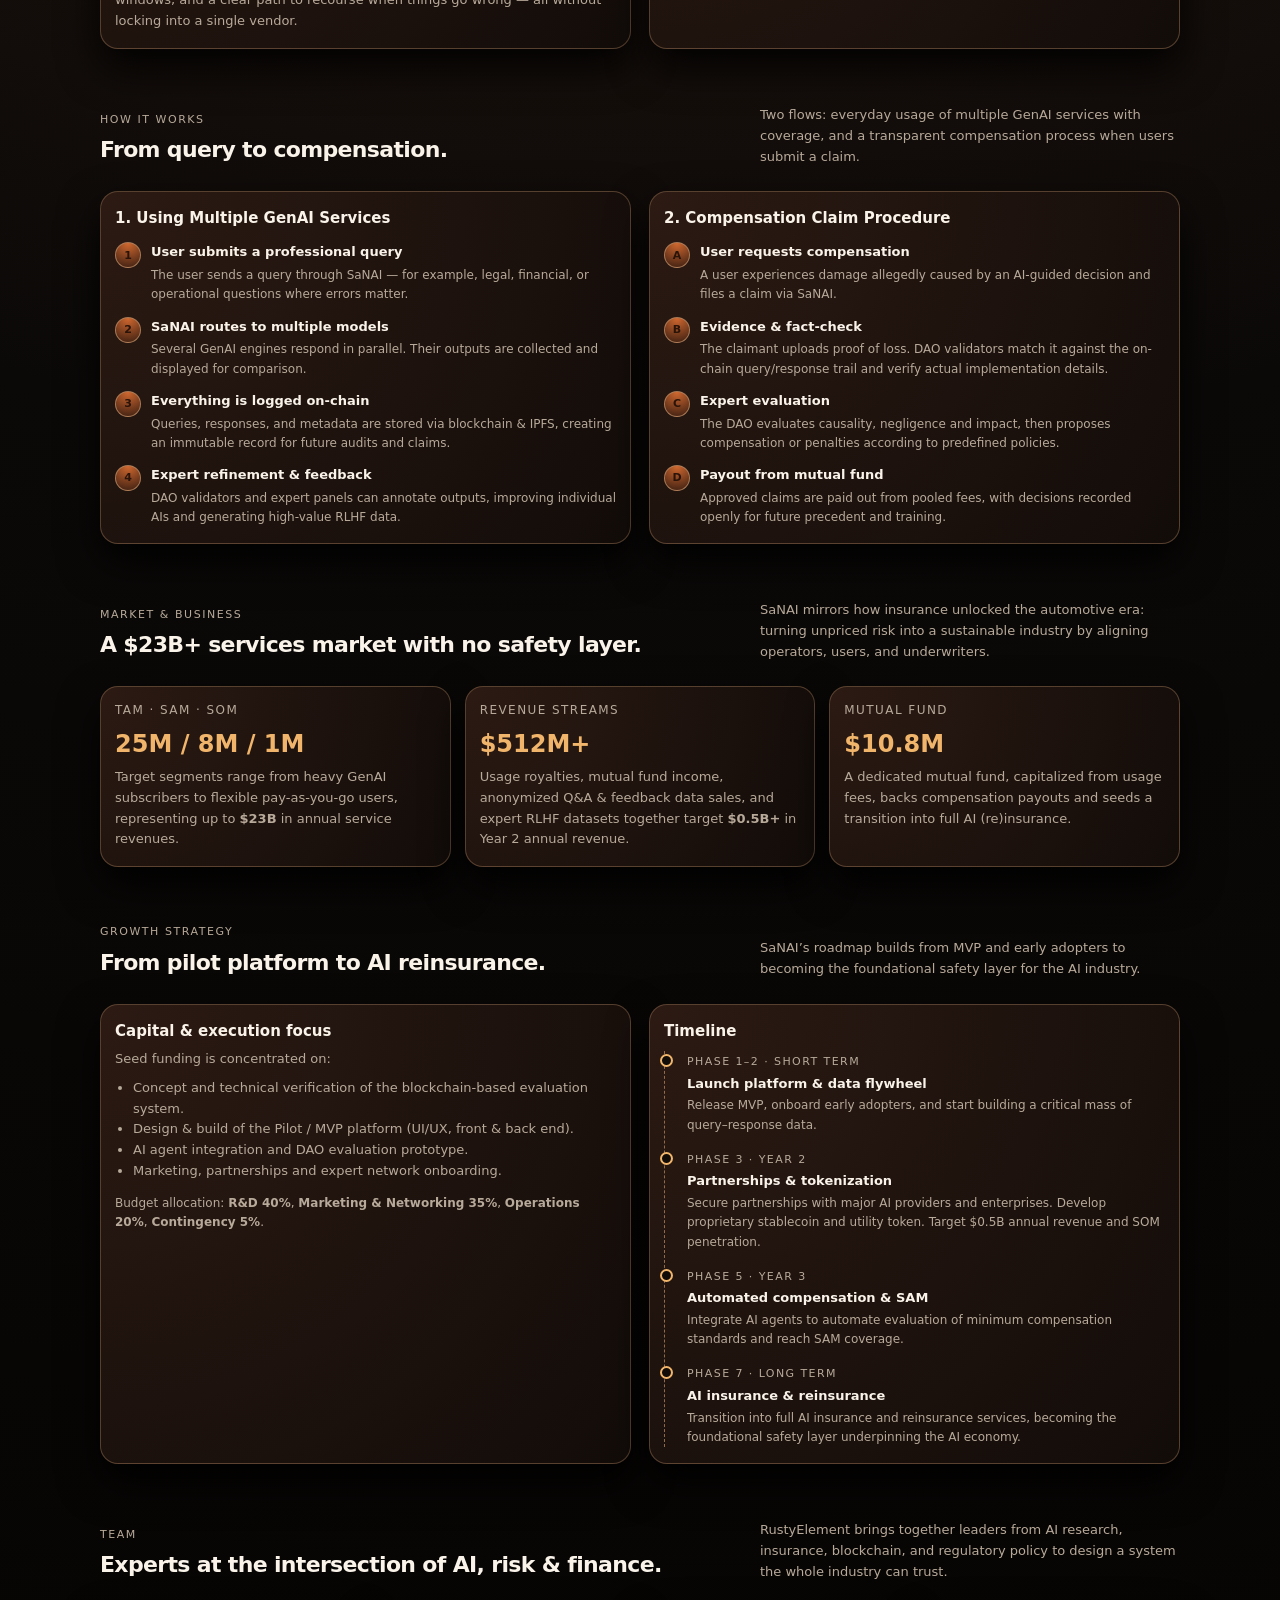
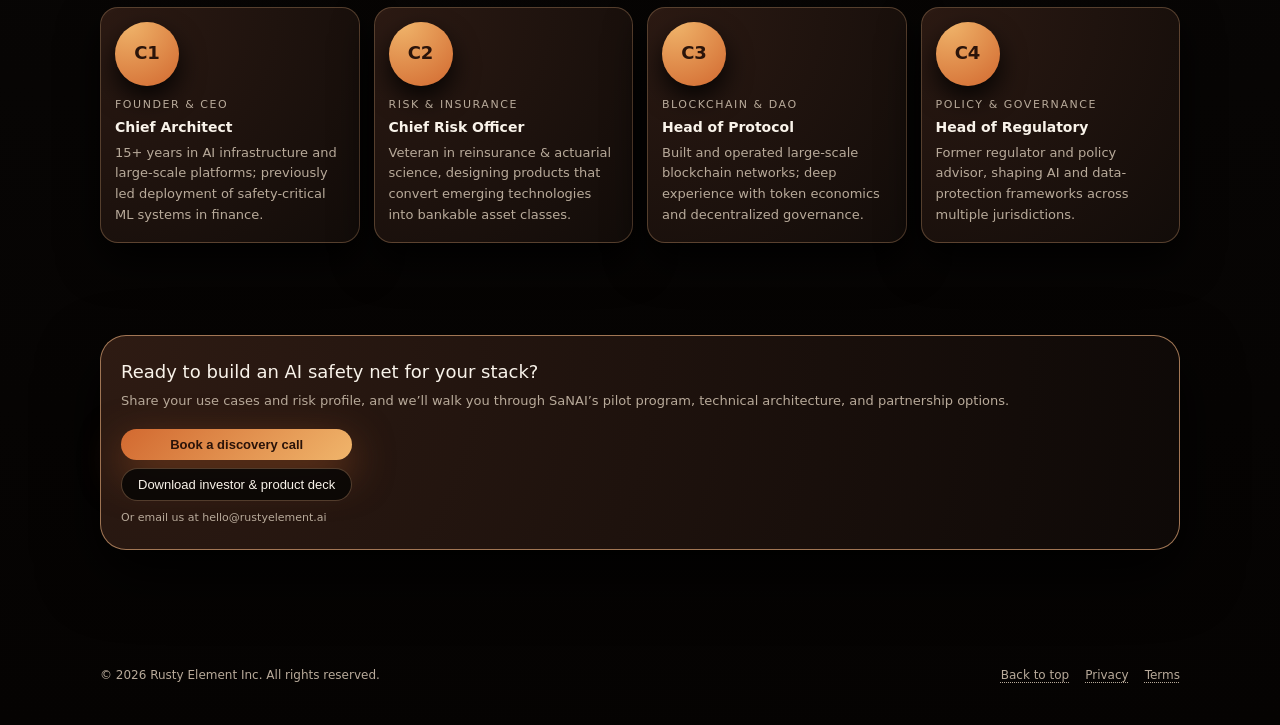
==== commit 6cc1bb78: "[fix] tone and manner" ====
--- a/index.html
+++ b/index.html
@@ -2,25 +2,30 @@
 <html lang="en">
 <head>
   <meta charset="UTF-8" />
-  <title>SaNAI – Safety Net for AI | Rusty Element Inc.</title>
+  <title>RustyElement · SaNAI – Safety Net for AI</title>
   <meta name="viewport" content="width=device-width, initial-scale=1" />
   <meta
     name="description"
-    content="SaNAI is an industry-wide safety net for Generative AI: multi-model aggregation, on-chain audit trail, and DAO-based compensation for AI-caused damage."
+    content="RustyElement SaNAI – a safety net for Generative AI: multi-model aggregation, on-chain audit trails, and DAO-based compensation for AI-caused damage."
   />
   <style>
     :root {
-      --bg: #040617;
-      --bg-alt: #05081f;
-      --card: #070b2a;
-      --accent: #4f46e5;
-      --accent-soft: rgba(79, 70, 229, 0.15);
-      --text: #f9fafb;
-      --muted: #9ca3af;
-      --border: rgba(148, 163, 184, 0.25);
+      /* COLOR SYSTEM – RUST / BROWN ONLY */
+      --bg: #0b0908;
+      --bg-alt: #15100f;
+      --bg-soft: #1f1714;
+      --card: #1c1411;
+      --card-soft: #251913;
+      --accent: #d26930;             /* rust orange */
+      --accent-soft: rgba(210, 105, 48, 0.2);
+      --accent-strong: #f0b56b;      /* copper highlight */
+      --text: #f9f3ea;               /* warm off-white */
+      --muted: #b8aa9a;              /* warm grey */
+      --border: rgba(120, 90, 65, 0.65);
+      --border-soft: rgba(78, 57, 42, 0.9);
       --radius-lg: 18px;
       --radius-xl: 26px;
-      --shadow-soft: 0 24px 60px rgba(15, 23, 42, 0.7);
+      --shadow-soft: 0 24px 60px rgba(0, 0, 0, 0.85);
     }
 
     * {
@@ -32,7 +37,8 @@
     body {
       font-family: system-ui, -apple-system, BlinkMacSystemFont, "SF Pro Text",
         "Segoe UI", sans-serif;
-      background: radial-gradient(circle at top, #0b102f 0, #020617 55%, #000 100%);
+      background:
+        radial-gradient(circle at top, #3b2317 0, #0b0908 52%, #050302 100%);
       color: var(--text);
       line-height: 1.6;
       scroll-behavior: smooth;
@@ -47,8 +53,6 @@
       max-width: 100%;
       display: block;
     }
-
-    /* Layout */
 
     .container {
       width: 100%;
@@ -64,11 +68,11 @@
       backdrop-filter: blur(20px);
       background: linear-gradient(
         to bottom,
-        rgba(15, 23, 42, 0.96),
-        rgba(15, 23, 42, 0.82),
+        rgba(10, 7, 6, 0.96),
+        rgba(10, 7, 6, 0.86),
         transparent
       );
-      border-bottom: 1px solid rgba(148, 163, 184, 0.25);
+      border-bottom: 1px solid rgba(70, 49, 35, 0.9);
     }
 
     .nav {
@@ -83,31 +87,21 @@
       align-items: center;
       gap: 10px;
       font-weight: 600;
-      /* letter-spacing: 0.03em; */
+      letter-spacing: 0.03em;
     }
 
     .logo-mark {
-      width: 58px;
-      height: 58px;
-      /* border-radius: 999px; */
-      /* background: conic-gradient(
-        from 180deg,
-        #4f46e5,
-        #06b6d4,
-        #a855f7,
-        #4f46e5
-      ); */
-      /* display: grid; */
-      /* place-items: center; */
-      /* font-size: 14px; */
-    }
-
-    /* .logo-mark span {
-      background: #020617;
-      border-radius: 999px;
-      padding: 3px 7px;
+      width: 60px;
+      height: 60px;
+    
+      display: grid;
+      place-items: center;
+    }
+
+    .logo-sub {
       font-size: 11px;
-    } */
+      color: var(--muted);
+    }
 
     .nav-links {
       display: flex;
@@ -128,7 +122,11 @@
       bottom: 0;
       width: 0;
       height: 1.5px;
-      background: linear-gradient(to right, #4f46e5, #a855f7);
+      background: linear-gradient(
+        to right,
+        var(--accent),
+        var(--accent-strong)
+      );
       transition: width 0.2s ease;
     }
 
@@ -147,30 +145,33 @@
       padding: 8px 16px;
       font-size: 13px;
       border: 1px solid var(--border);
-      background: rgba(15, 23, 42, 0.9);
+      background: rgba(11, 8, 6, 0.95);
       color: var(--text);
       cursor: pointer;
-      transition: background 0.2s ease, border-color 0.2s ease,
-        transform 0.08s ease;
+      transition: background 0.18s ease, border-color 0.18s ease,
+        transform 0.08s ease, box-shadow 0.18s ease;
       white-space: nowrap;
     }
 
     .btn-primary {
-      background: linear-gradient(135deg, #4f46e5, #06b6d4);
+      background: linear-gradient(135deg, var(--accent), var(--accent-strong));
       border: none;
-      box-shadow: 0 14px 40px rgba(37, 99, 235, 0.45);
+      box-shadow: 0 14px 40px rgba(143, 72, 33, 0.7);
+      color: #2a1309;
+      font-weight: 600;
     }
 
     .btn:hover {
       transform: translateY(-1px);
-      border-color: #e5e7eb;
+      border-color: var(--accent-strong);
+      box-shadow: 0 16px 42px rgba(0, 0, 0, 0.8);
     }
 
     main {
       padding-bottom: 80px;
     }
 
-    /* Hero */
+    /* HERO */
 
     .hero {
       padding: 72px 0 40px;
@@ -187,9 +188,11 @@
       .hero-grid {
         grid-template-columns: minmax(0, 1fr);
       }
-
       .nav-links {
         display: none;
+      }
+      header {
+        background: rgba(8, 5, 4, 0.96);
       }
     }
 
@@ -199,8 +202,8 @@
       gap: 8px;
       padding: 4px 9px 4px 4px;
       border-radius: 999px;
-      border: 1px solid rgba(148, 163, 184, 0.55);
-      background: radial-gradient(circle at top left, #1d243b, #020617);
+      border: 1px solid rgba(120, 90, 65, 0.85);
+      background: radial-gradient(circle at top left, #2d1a12, #0b0908);
       font-size: 11px;
       text-transform: uppercase;
       letter-spacing: 0.15em;
@@ -211,9 +214,9 @@
     .eyebrow-pill {
       padding: 4px 8px;
       border-radius: 999px;
-      background: radial-gradient(circle at top, #4f46e5, #22c1c3);
-      color: #e5e7eb;
-      font-weight: 600;
+      background: radial-gradient(circle at top, var(--accent), var(--accent-strong));
+      color: #2a1309;
+      font-weight: 700;
     }
 
     .hero h1 {
@@ -223,7 +226,7 @@
     }
 
     .hero h1 span {
-      background: linear-gradient(120deg, #a855f7, #22c1c3);
+      background: linear-gradient(120deg, var(--accent-strong), #fff4db);
       -webkit-background-clip: text;
       color: transparent;
     }
@@ -232,13 +235,13 @@
       max-width: 540px;
       color: var(--muted);
       font-size: 15px;
-      margin-bottom: 26px;
+      margin-bottom: 24px;
     }
 
     .hero-sub-kr {
       margin-top: 4px;
       font-size: 14px;
-      color: #9ca3af;
+      color: var(--muted);
     }
 
     .hero-cta-row {
@@ -255,14 +258,14 @@
     }
 
     .hero-note strong {
-      color: #e5e7eb;
+      color: var(--accent-strong);
     }
 
     .hero-metrics {
       display: flex;
       flex-wrap: wrap;
       gap: 16px;
-      margin-top: 24px;
+      margin-top: 26px;
       font-size: 12px;
       color: var(--muted);
     }
@@ -270,12 +273,12 @@
     .hero-metric {
       padding: 10px 14px;
       border-radius: 999px;
-      background: rgba(15, 23, 42, 0.8);
-      border: 1px solid rgba(148, 163, 184, 0.45);
+      background: rgba(21, 13, 10, 0.96);
+      border: 1px solid var(--border);
       display: flex;
       flex-direction: column;
       gap: 2px;
-      min-width: 150px;
+      min-width: 160px;
     }
 
     .hero-metric span:first-child {
@@ -286,16 +289,17 @@
 
     .hero-metric span:last-child {
       font-weight: 600;
-      color: #e5e7eb;
+      color: var(--text);
       font-size: 14px;
     }
 
-    /* Hero visualization card */
+    /* HERO CARD */
 
     .hero-card {
       border-radius: var(--radius-xl);
-      background: radial-gradient(circle at top, #111827, #020617);
-      border: 1px solid rgba(148, 163, 184, 0.45);
+      background:
+        radial-gradient(circle at top, #2f1b13, #0b0908);
+      border: 1px solid var(--border);
       box-shadow: var(--shadow-soft);
       padding: 18px 18px 14px;
       position: relative;
@@ -307,10 +311,10 @@
       top: 14px;
       right: 14px;
       font-size: 11px;
-      background: rgba(15, 23, 42, 0.7);
+      background: rgba(10, 6, 4, 0.9);
       border-radius: 999px;
       padding: 4px 9px;
-      border: 1px solid rgba(148, 163, 184, 0.5);
+      border: 1px solid rgba(176, 129, 92, 0.9);
       color: var(--muted);
     }
 
@@ -319,6 +323,7 @@
       justify-content: space-between;
       align-items: center;
       margin-bottom: 14px;
+      gap: 10px;
     }
 
     .hero-card-title {
@@ -339,8 +344,9 @@
     .hero-card-tag {
       padding: 3px 7px;
       border-radius: 999px;
-      background: rgba(15, 23, 42, 0.8);
-      border: 1px solid rgba(148, 163, 184, 0.5);
+      background: rgba(22, 12, 8, 0.96);
+      border: 1px solid rgba(176, 129, 92, 0.9);
+      color: var(--muted);
     }
 
     .hero-card-body {
@@ -349,11 +355,17 @@
       gap: 14px;
     }
 
+    @media (max-width: 640px) {
+      .hero-card-body {
+        grid-template-columns: minmax(0, 1fr);
+      }
+    }
+
     .hero-card-col {
-      background: rgba(15, 23, 42, 0.7);
+      background: var(--bg-soft);
       border-radius: var(--radius-lg);
       padding: 10px 11px;
-      border: 1px solid rgba(31, 41, 55, 0.9);
+      border: 1px solid var(--border-soft);
       font-size: 11px;
     }
 
@@ -370,7 +382,7 @@
       justify-content: space-between;
       align-items: center;
       padding: 5px 0;
-      border-bottom: 1px dashed rgba(55, 65, 81, 0.9);
+      border-bottom: 1px dashed rgba(78, 57, 42, 0.9);
     }
 
     .hero-ai-row:last-child {
@@ -387,7 +399,8 @@
       width: 8px;
       height: 8px;
       border-radius: 999px;
-      background: radial-gradient(circle at 30% 0, #22c1c3, #4f46e5);
+      background:
+        radial-gradient(circle at 20% 0, var(--accent-strong), var(--accent));
     }
 
     .hero-ai-meta {
@@ -399,21 +412,22 @@
     .hero-claim {
       margin-top: 6px;
       padding-top: 6px;
-      border-top: 1px dashed rgba(55, 65, 81, 0.9);
+      border-top: 1px dashed rgba(78, 57, 42, 0.9);
       font-size: 11px;
       color: var(--muted);
     }
 
     .hero-claim strong {
-      color: #e5e7eb;
+      color: var(--accent-strong);
     }
 
     .hero-chart {
       height: 120px;
       border-radius: 16px;
-      background: radial-gradient(circle at top left, #4f46e5, transparent),
-        radial-gradient(circle at bottom right, #22c1c3, transparent),
-        #020617;
+      background:
+        radial-gradient(circle at top left, rgba(210, 105, 48, 0.65), transparent),
+        radial-gradient(circle at bottom right, rgba(65, 37, 24, 0.95), transparent),
+        #0b0908;
       position: relative;
       overflow: hidden;
       margin-top: 6px;
@@ -422,11 +436,11 @@
     .hero-chart-grid {
       position: absolute;
       inset: 10px 10px 14px 12px;
-      opacity: 0.6;
+      opacity: 0.5;
     }
 
     .hero-chart-grid div {
-      border-top: 1px solid rgba(15, 23, 42, 0.9);
+      border-top: 1px solid rgba(32, 21, 16, 0.95);
       height: 25%;
     }
 
@@ -434,7 +448,7 @@
       position: absolute;
       inset: 14px 12px 14px 12px;
       border-radius: 999px;
-      border: 1.8px solid rgba(248, 250, 252, 0.82);
+      border: 1.8px solid rgba(249, 243, 234, 0.9);
       transform: skewX(-12deg);
       clip-path: polygon(0 55%, 22% 60%, 42% 38%, 60% 52%, 78% 32%, 100% 40%);
     }
@@ -446,12 +460,12 @@
       font-size: 10px;
       border-radius: 999px;
       padding: 3px 7px;
-      background: rgba(15, 23, 42, 0.92);
-      border: 1px solid rgba(148, 163, 184, 0.8);
-      color: #e5e7eb;
-    }
-
-    /* Sections */
+      background: rgba(12, 7, 5, 0.96);
+      border: 1px solid rgba(201, 145, 97, 0.9);
+      color: var(--text);
+    }
+
+    /* GENERIC SECTIONS */
 
     section {
       padding: 46px 0 10px;
@@ -484,32 +498,15 @@
       margin-bottom: 4px;
     }
 
-    /* Problem */
-
-    .problem-grid {
-      display: grid;
-      grid-template-columns: repeat(4, minmax(0, 1fr));
-      gap: 14px;
-    }
-
-    @media (max-width: 960px) {
-      .problem-grid {
-        grid-template-columns: repeat(2, minmax(0, 1fr));
-      }
-    }
-
-    @media (max-width: 640px) {
-      .problem-grid {
-        grid-template-columns: minmax(0, 1fr);
-      }
-    }
+    /* CARDS */
 
     .card {
-      background: radial-gradient(circle at top left, #0b1120, #020617);
+      background:
+        radial-gradient(circle at top left, #2c1a13, #120c09);
       border-radius: var(--radius-lg);
       padding: 14px 14px 16px;
       border: 1px solid var(--border);
-      box-shadow: 0 18px 40px rgba(15, 23, 42, 0.85);
+      box-shadow: 0 18px 40px rgba(0, 0, 0, 0.9);
       font-size: 13px;
       position: relative;
       overflow: hidden;
@@ -532,24 +529,48 @@
       font-size: 11px;
       padding: 3px 8px;
       border-radius: 999px;
-      background: rgba(15, 23, 42, 0.85);
-      border: 1px solid rgba(148, 163, 184, 0.7);
-      color: var(--muted);
-    }
-
-    /* Solution */
-
-    .solution-grid {
+      background: rgba(22, 12, 8, 0.96);
+      border: 1px solid rgba(176, 129, 92, 0.9);
+      color: var(--muted);
+    }
+
+    /* LAYOUT GRIDS */
+
+    .problem-grid {
       display: grid;
-      grid-template-columns: minmax(0, 1.2fr) minmax(0, 1.1fr);
-      gap: 18px;
-    }
-
-    @media (max-width: 880px) {
-      .solution-grid {
+      grid-template-columns: repeat(4, minmax(0, 1fr));
+      gap: 14px;
+    }
+
+    @media (max-width: 960px) {
+      .problem-grid {
+        grid-template-columns: repeat(2, minmax(0, 1fr));
+      }
+    }
+
+    @media (max-width: 640px) {
+      .problem-grid {
         grid-template-columns: minmax(0, 1fr);
       }
     }
+
+    .solution-grid,
+    .how-grid,
+    .roadmap-grid {
+      display: grid;
+      grid-template-columns: minmax(0, 1.1fr) minmax(0, 1.1fr);
+      gap: 18px;
+    }
+
+    @media (max-width: 880px) {
+      .solution-grid,
+      .how-grid,
+      .roadmap-grid {
+        grid-template-columns: minmax(0, 1fr);
+      }
+    }
+
+    /* SOLUTION PILL ROWS */
 
     .solution-pill-row {
       display: grid;
@@ -560,11 +581,17 @@
       font-size: 11px;
     }
 
+    @media (max-width: 640px) {
+      .solution-pill-row {
+        grid-template-columns: minmax(0, 1fr);
+      }
+    }
+
     .solution-pill {
       border-radius: 999px;
       padding: 6px 10px;
-      border: 1px solid rgba(148, 163, 184, 0.6);
-      background: rgba(15, 23, 42, 0.9);
+      border: 1px solid rgba(176, 129, 92, 0.8);
+      background: rgba(15, 9, 7, 0.98);
       display: flex;
       flex-direction: column;
       gap: 1px;
@@ -587,19 +614,7 @@
       margin-top: 6px;
     }
 
-    /* How it works */
-
-    .how-grid {
-      display: grid;
-      grid-template-columns: minmax(0, 1.2fr) minmax(0, 1.1fr);
-      gap: 18px;
-    }
-
-    @media (max-width: 880px) {
-      .how-grid {
-        grid-template-columns: minmax(0, 1fr);
-      }
-    }
+    /* TIMELINES */
 
     .timeline {
       display: grid;
@@ -621,8 +636,10 @@
       display: grid;
       place-items: center;
       font-size: 11px;
-      border: 1px solid rgba(148, 163, 184, 0.6);
-      background: radial-gradient(circle at top, #4f46e5, #020617);
+      border: 1px solid rgba(176, 129, 92, 0.9);
+      background: radial-gradient(circle at top, var(--accent), #3a1e11);
+      color: #2a1309;
+      font-weight: 600;
     }
 
     .timeline-title {
@@ -636,7 +653,7 @@
       color: var(--muted);
     }
 
-    /* Metrics / Market */
+    /* METRICS */
 
     .metrics-grid {
       display: grid;
@@ -654,6 +671,7 @@
       font-size: 24px;
       font-weight: 600;
       margin-bottom: 4px;
+      color: var(--accent-strong);
     }
 
     .metric-card-label {
@@ -669,22 +687,10 @@
       color: var(--muted);
     }
 
-    /* Roadmap */
-
-    .roadmap-grid {
-      display: grid;
-      grid-template-columns: minmax(0, 1.1fr) minmax(0, 1.2fr);
-      gap: 18px;
-    }
-
-    @media (max-width: 880px) {
-      .roadmap-grid {
-        grid-template-columns: minmax(0, 1fr);
-      }
-    }
+    /* ROADMAP */
 
     .roadmap-timeline {
-      border-left: 1px dashed rgba(148, 163, 184, 0.5);
+      border-left: 1px dashed rgba(176, 129, 92, 0.8);
       padding-left: 14px;
       margin-top: 8px;
       display: grid;
@@ -702,8 +708,8 @@
       width: 9px;
       height: 9px;
       border-radius: 999px;
-      border: 2px solid #22c1c3;
-      background: #020617;
+      border: 2px solid var(--accent-strong);
+      background: #120c09;
       position: absolute;
       left: -19px;
       top: 3px;
@@ -728,7 +734,7 @@
       color: var(--muted);
     }
 
-    /* Team */
+    /* TEAM */
 
     .team-grid {
       display: grid;
@@ -752,12 +758,15 @@
       width: 64px;
       height: 64px;
       border-radius: 999px;
-      background: radial-gradient(circle at top, #22c1c3, #4f46e5);
+      background:
+        radial-gradient(circle at 20% 0, var(--accent-strong), var(--accent));
       margin-bottom: 10px;
       display: grid;
       place-items: center;
       font-weight: 600;
       font-size: 18px;
+      color: #2b140a;
+      box-shadow: 0 12px 26px rgba(0, 0, 0, 0.85);
     }
 
     .team-role {
@@ -779,20 +788,21 @@
       color: var(--muted);
     }
 
-    /* CTA / Footer */
+    /* CTA / FOOTER */
 
     .cta {
       margin-top: 36px;
       border-radius: var(--radius-xl);
-      background: radial-gradient(circle at top left, #1e293b, #020617);
-      border: 1px solid rgba(148, 163, 184, 0.5);
+      background:
+        radial-gradient(circle at top left, #2e1b13, #0e0907);
+      border: 1px solid rgba(176, 129, 92, 0.9);
       padding: 22px 20px;
       display: flex;
       flex-wrap: wrap;
       justify-content: space-between;
       gap: 18px;
       align-items: center;
-      box-shadow: 0 24px 60px rgba(15, 23, 42, 0.9);
+      box-shadow: 0 24px 60px rgba(0, 0, 0, 0.9);
     }
 
     .cta-title {
@@ -836,12 +846,10 @@
   <header>
     <div class="container nav">
       <a href="#top" class="logo">
-        <div class="logo-mark">
-          <span><img src="logo.png" alt="Rusty Element"></span>
-        </div>
+        <div class="logo-mark"><img src="logo.png" alt="Rusty Element"></div>
         <div>
-          Rusty Element<br />
-          <span style="font-size:11px; color:var(--muted)">SaNAI Service</span>
+          RustyElement<br />
+          <span class="logo-sub">SaNAI · Safety Net for AI</span>
         </div>
       </a>
       <nav class="nav-links">
@@ -853,10 +861,12 @@
         <a href="#team">Team</a>
       </nav>
       <div class="nav-cta">
-        <button class="btn" onclick="document.getElementById('contact').scrollIntoView({behavior:'smooth'})">
+        <button class="btn"
+          onclick="document.getElementById('contact').scrollIntoView({behavior:'smooth'})">
           Download deck
         </button>
-        <button class="btn btn-primary" onclick="document.getElementById('contact').scrollIntoView({behavior:'smooth'})">
+        <button class="btn btn-primary"
+          onclick="document.getElementById('contact').scrollIntoView({behavior:'smooth'})">
           Request early access
         </button>
       </div>
@@ -878,25 +888,28 @@
           </h1>
           <p class="hero-sub">
             SaNAI aggregates multiple GenAI models, records every interaction on-chain, and
-            connects claims to a DAO of experts. So you can deploy AI with the same confidence
-            as the automotive and insurance industries once unlocked for cars.
+            connects claims to a DAO of experts. Deploy AI with the same confidence
+            that insurance once unlocked for cars.
           </p>
           <p class="hero-sub-kr">
             SaNAI는 여러 개의 생성형 AI를 한 번에 사용하고, 모든 질의·응답을 블록체인에 기록하며,
-            손해 발생 시 전문가 DAO가 보상 여부와 규모를 결정하는 <strong>AI 세이프티넷 플랫폼</strong>입니다.
+            손해 발생 시 전문가 DAO가 보상 여부와 규모를 결정하는
+            <strong>AI 세이프티넷 플랫폼</strong>입니다.
           </p>
 
           <div class="hero-cta-row">
-            <button class="btn btn-primary" onclick="document.getElementById('contact').scrollIntoView({behavior:'smooth'})">
+            <button class="btn btn-primary"
+              onclick="document.getElementById('contact').scrollIntoView({behavior:'smooth'})">
               Talk to our team
             </button>
-            <button class="btn" onclick="document.getElementById('how').scrollIntoView({behavior:'smooth'})">
+            <button class="btn"
+              onclick="document.getElementById('how').scrollIntoView({behavior:'smooth'})">
               See how SaNAI works
             </button>
           </div>
           <div class="hero-note">
-            <strong>Flexible per-transaction deductible.</strong> Transition-ready to full AI
-            (re)insurance.
+            <strong>Flexible per-transaction deductible.</strong>
+            Designed to evolve into full AI (re)insurance.
           </div>
 
           <div class="hero-metrics">
@@ -962,17 +975,14 @@
                 </div>
                 <div class="hero-claim">
                   <strong>Every answer is recorded</strong> immutably via blockchain &amp; IPFS — so
-                  root cause analysis and recourse are finally possible.
+                  root-cause analysis and recourse are finally possible.
                 </div>
               </div>
               <div class="hero-card-col">
                 <div class="hero-col-title">Coverage snapshot</div>
                 <div class="hero-chart">
                   <div class="hero-chart-grid">
-                    <div></div>
-                    <div></div>
-                    <div></div>
-                    <div></div>
+                    <div></div><div></div><div></div><div></div>
                   </div>
                   <div class="hero-chart-line"></div>
                   <div class="hero-chart-pill">
@@ -1010,8 +1020,8 @@
             <div class="card-tag">Risk</div>
             <h3>Unpredictable outputs</h3>
             <p>
-              GenAI models can hallucinate, misinterpret edge cases, or amplify bias — creating
-              hard-to-price legal and operational risk for enterprises.
+              GenAI models can hallucinate, misinterpret edge cases, or amplify bias —
+              creating hard-to-price legal and operational risk for enterprises.
             </p>
           </article>
 
@@ -1026,7 +1036,7 @@
 
           <article class="card">
             <div class="card-tag">Forensics</div>
-            <h3>Root cause obscurity</h3>
+            <h3>Root-cause obscurity</h3>
             <p>
               Tuning, prompts, plugins, sensor data and runtime all interact.
               Pinpointing what failed — and how to prevent it — is rarely possible today.
@@ -1051,7 +1061,7 @@
         <div class="section-header">
           <div>
             <div class="pill-label">Solution</div>
-            <h2 class="section-title">A safety net layer for every AI interaction.</h2>
+            <h2 class="section-title">A safety-net layer under every AI interaction.</h2>
           </div>
           <p class="section-kicker">
             SaNAI combines multi-model access, immutable logging, and mutual-aid style coverage —
@@ -1081,7 +1091,7 @@
             <div class="solution-pill-row">
               <div class="solution-pill">
                 <span>DAO claims</span>
-                <span>Experts assess eligibility &amp; amount of compensation.</span>
+                <span>Experts assess eligibility &amp; compensation.</span>
               </div>
               <div class="solution-pill">
                 <span>Data value</span>
@@ -1095,8 +1105,7 @@
 
             <p class="solution-note">
               Users gain controlled access to multiple models, transparent context windows, and a
-              clear path to recourse when things go wrong — all without locking into a single
-              vendor.
+              clear path to recourse when things go wrong — all without locking into a single vendor.
             </p>
           </article>
 
@@ -1220,7 +1229,7 @@
                 <div>
                   <div class="timeline-title">Payout from mutual fund</div>
                   <div class="timeline-body">
-                    Approved claims are paid out from pooled fees (24h / 1M token networks), with
+                    Approved claims are paid out from pooled fees, with
                     decisions recorded openly for future precedent and training.
                   </div>
                 </div>
@@ -1305,8 +1314,11 @@
             </ul>
 
             <p style="font-size:12px; color:var(--muted); margin-top:12px;">
-              Budget allocation: <strong>R&amp;D 40%</strong>, <strong>Marketing &amp; Networking 35%</strong>,
-              <strong>Operations 20%</strong>, <strong>Contingency 5%</strong>.
+              Budget allocation:
+              <strong>R&amp;D 40%</strong>,
+              <strong>Marketing &amp; Networking 35%</strong>,
+              <strong>Operations 20%</strong>,
+              <strong>Contingency 5%</strong>.
             </p>
           </article>
 
@@ -1360,7 +1372,7 @@
             <h2 class="section-title">Experts at the intersection of AI, risk &amp; finance.</h2>
           </div>
           <p class="section-kicker">
-            Rusty Element brings together leaders from AI research, insurance, blockchain, and
+            RustyElement brings together leaders from AI research, insurance, blockchain, and
             regulatory policy to design a system the whole industry can trust.
           </p>
         </div>
@@ -1420,7 +1432,7 @@
               program, technical architecture, and partnership options.
             </div>
           </div>
-          <div style="display:flex; flex-direction:column; gap:8px;">
+          <div style="display:flex; flex-direction:column; gap:8px; min-width:220px;">
             <button class="btn btn-primary">
               Book a discovery call
             </button>
@@ -1448,7 +1460,6 @@
   </footer>
 
   <script>
-    // Simple current year in footer
     document.getElementById("year").textContent = new Date().getFullYear();
   </script>
 </body>
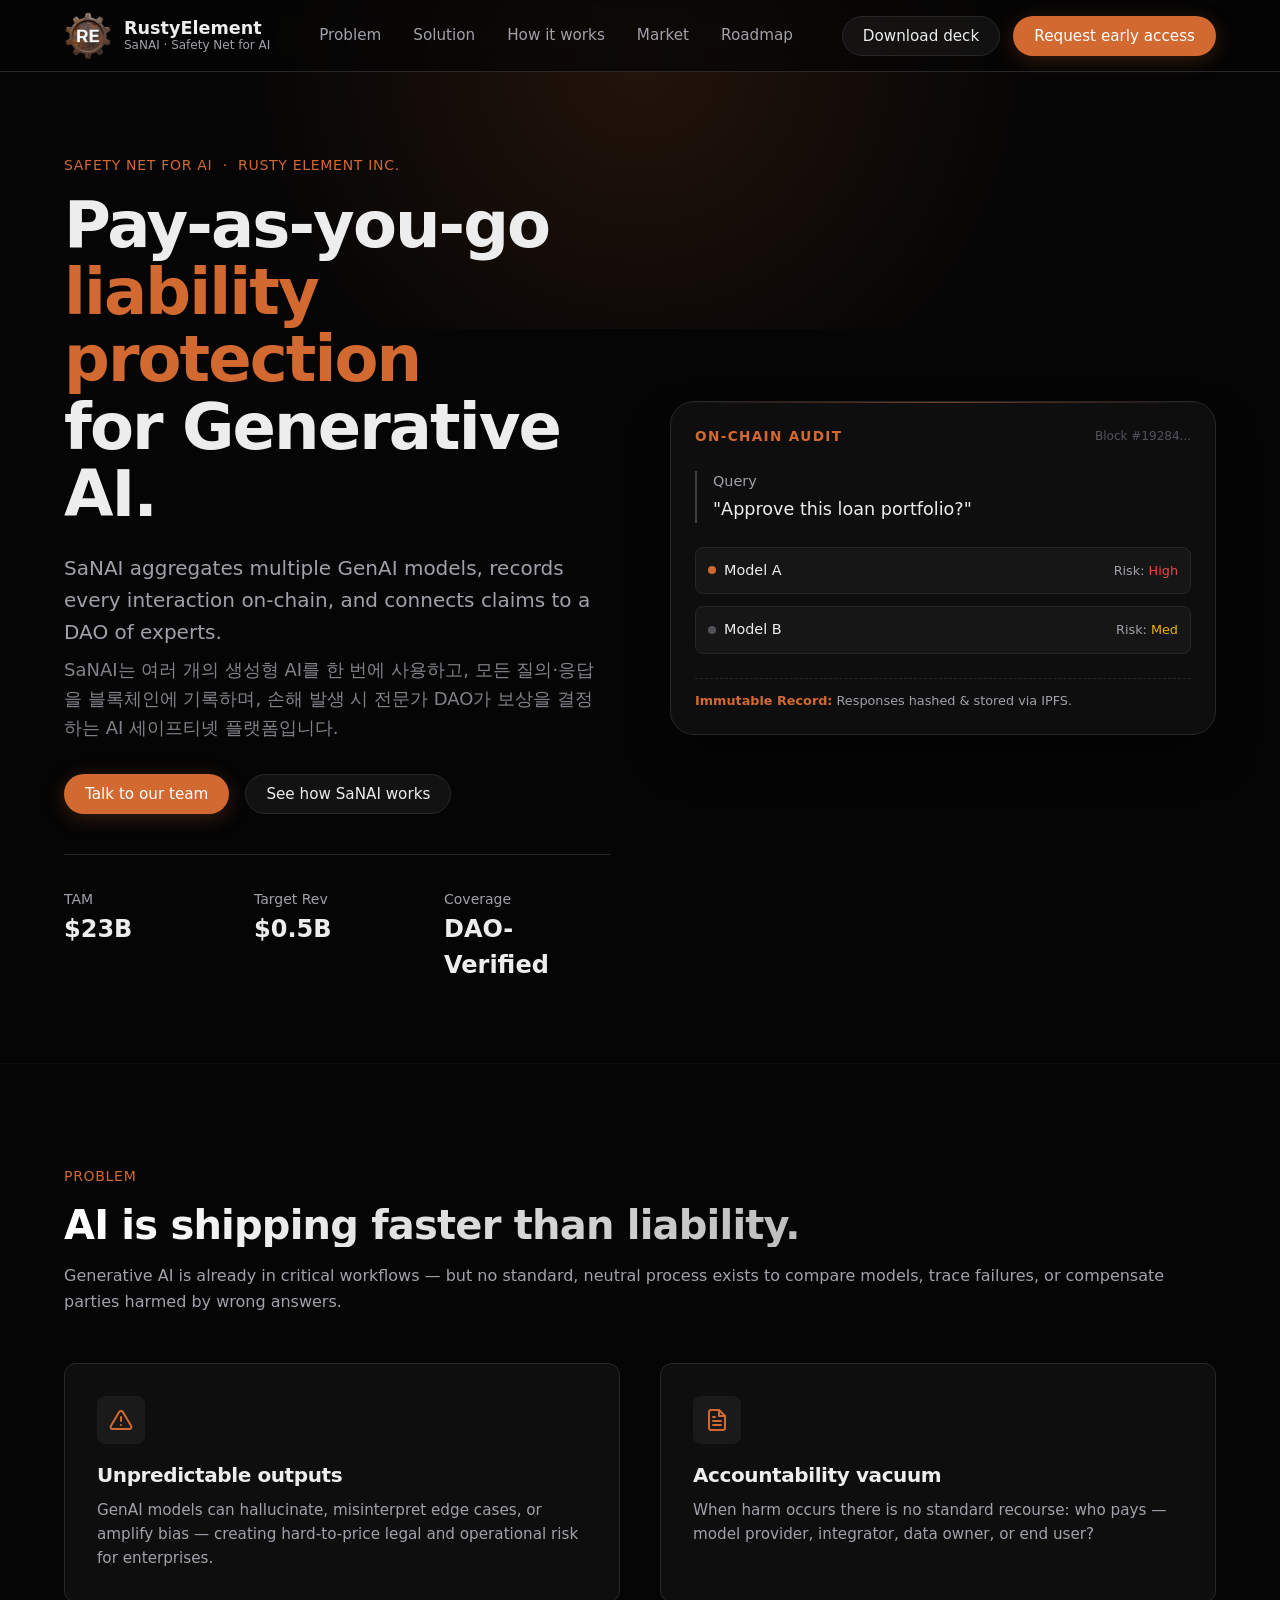
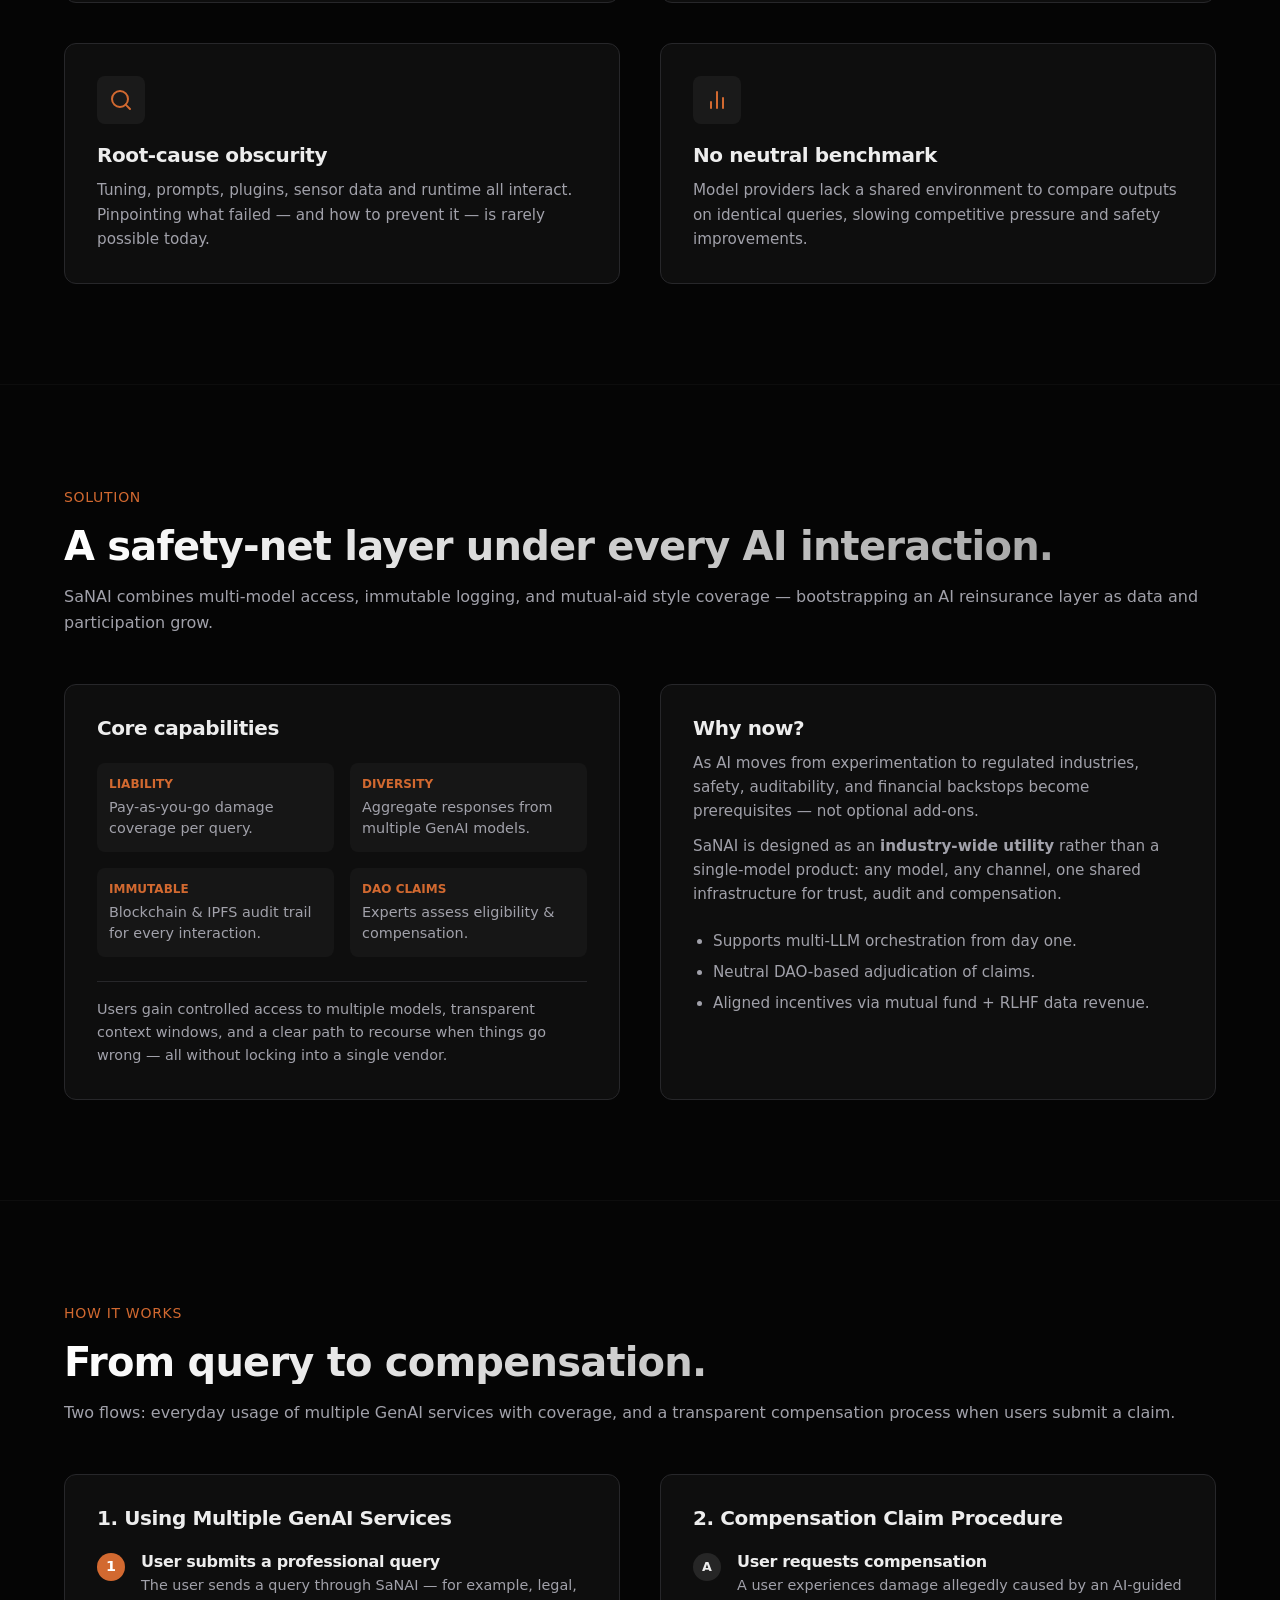
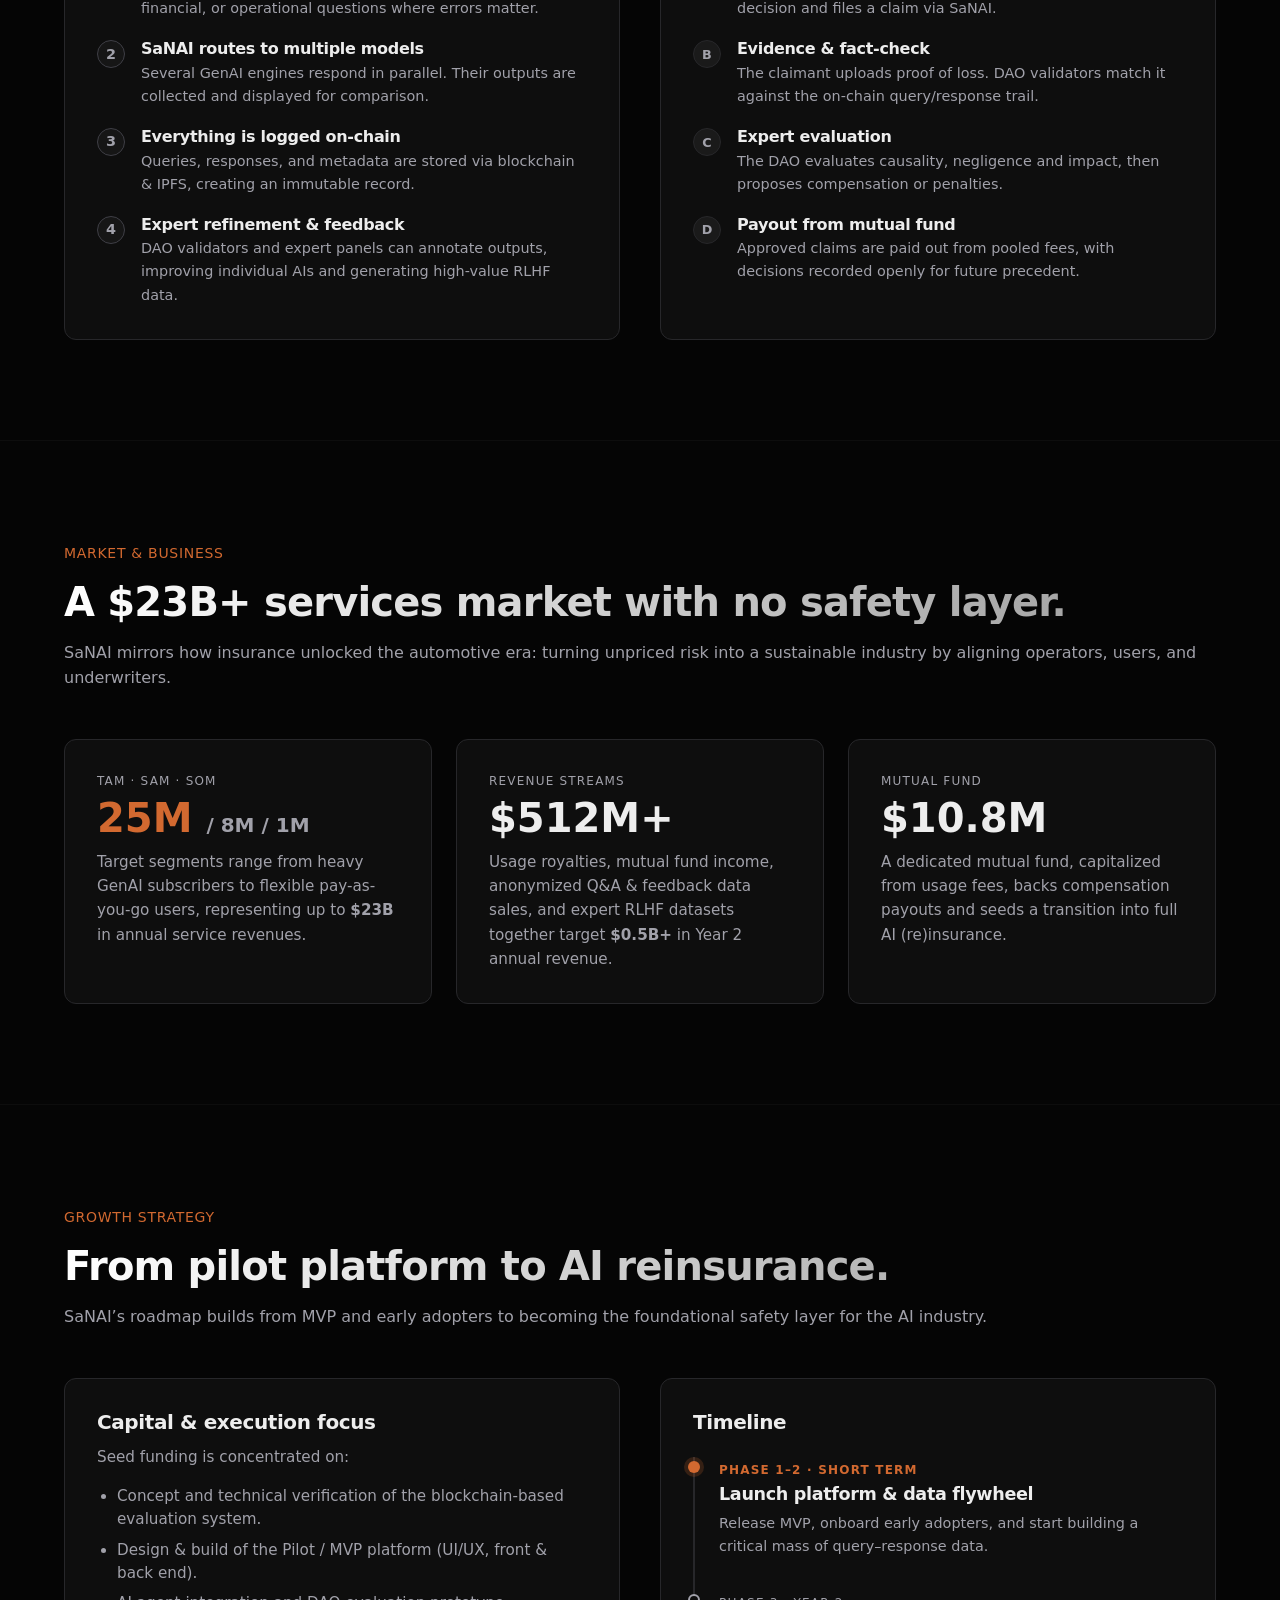
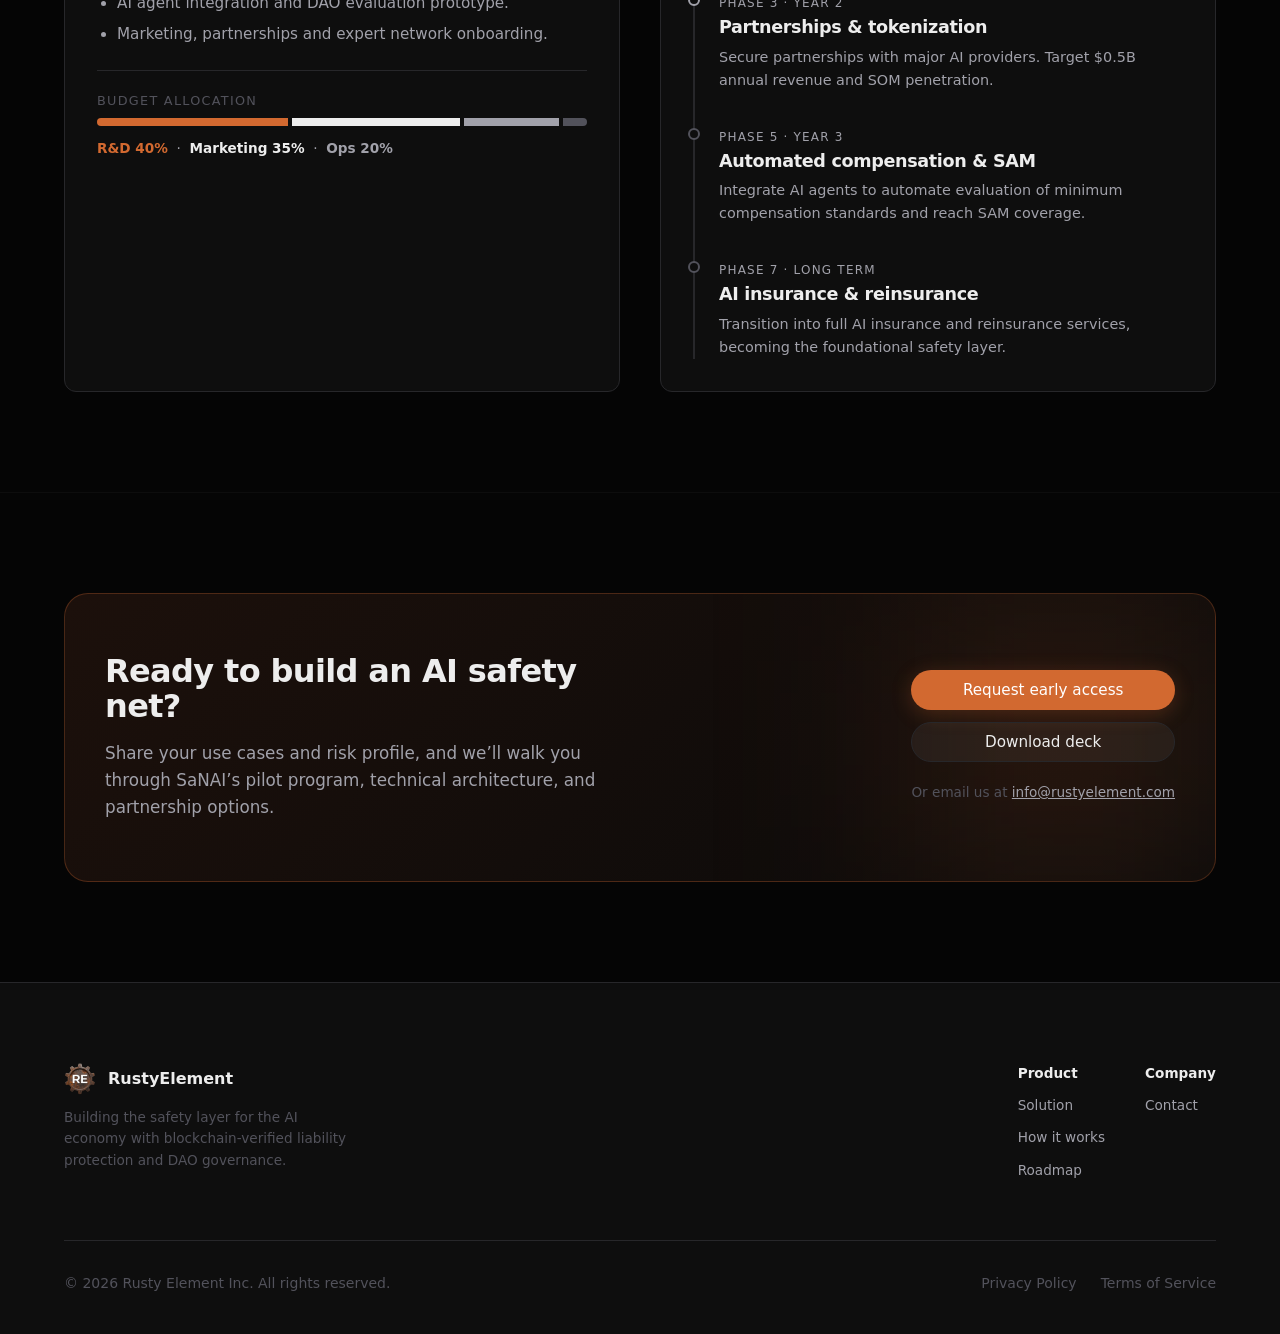
==== commit 10aaac72: "[ai][update] look and feel" ====
--- a/index.html
+++ b/index.html
@@ -1,854 +1,22 @@
 <!DOCTYPE html>
 <html lang="en">
+
 <head>
   <meta charset="UTF-8" />
   <title>RustyElement · SaNAI – Safety Net for AI</title>
   <meta name="viewport" content="width=device-width, initial-scale=1" />
-  <meta
-    name="description"
-    content="RustyElement SaNAI – a safety net for Generative AI: multi-model aggregation, on-chain audit trails, and DAO-based compensation for AI-caused damage."
-  />
-  <style>
-    :root {
-      /* COLOR SYSTEM – RUST / BROWN ONLY */
-      --bg: #0b0908;
-      --bg-alt: #15100f;
-      --bg-soft: #1f1714;
-      --card: #1c1411;
-      --card-soft: #251913;
-      --accent: #d26930;             /* rust orange */
-      --accent-soft: rgba(210, 105, 48, 0.2);
-      --accent-strong: #f0b56b;      /* copper highlight */
-      --text: #f9f3ea;               /* warm off-white */
-      --muted: #b8aa9a;              /* warm grey */
-      --border: rgba(120, 90, 65, 0.65);
-      --border-soft: rgba(78, 57, 42, 0.9);
-      --radius-lg: 18px;
-      --radius-xl: 26px;
-      --shadow-soft: 0 24px 60px rgba(0, 0, 0, 0.85);
-    }
-
-    * {
-      box-sizing: border-box;
-      margin: 0;
-      padding: 0;
-    }
-
-    body {
-      font-family: system-ui, -apple-system, BlinkMacSystemFont, "SF Pro Text",
-        "Segoe UI", sans-serif;
-      background:
-        radial-gradient(circle at top, #3b2317 0, #0b0908 52%, #050302 100%);
-      color: var(--text);
-      line-height: 1.6;
-      scroll-behavior: smooth;
-    }
-
-    a {
-      color: inherit;
-      text-decoration: none;
-    }
-
-    img {
-      max-width: 100%;
-      display: block;
-    }
-
-    .container {
-      width: 100%;
-      max-width: 1120px;
-      margin: 0 auto;
-      padding: 0 20px;
-    }
-
-    header {
-      position: sticky;
-      top: 0;
-      z-index: 40;
-      backdrop-filter: blur(20px);
-      background: linear-gradient(
-        to bottom,
-        rgba(10, 7, 6, 0.96),
-        rgba(10, 7, 6, 0.86),
-        transparent
-      );
-      border-bottom: 1px solid rgba(70, 49, 35, 0.9);
-    }
-
-    .nav {
-      display: flex;
-      align-items: center;
-      justify-content: space-between;
-      padding: 14px 0;
-    }
-
-    .logo {
-      display: flex;
-      align-items: center;
-      gap: 10px;
-      font-weight: 600;
-      letter-spacing: 0.03em;
-    }
-
-    .logo-mark {
-      width: 60px;
-      height: 60px;
-    
-      display: grid;
-      place-items: center;
-    }
-
-    .logo-sub {
-      font-size: 11px;
-      color: var(--muted);
-    }
-
-    .nav-links {
-      display: flex;
-      gap: 22px;
-      font-size: 14px;
-      color: var(--muted);
-    }
-
-    .nav-links a {
-      position: relative;
-      padding-bottom: 4px;
-    }
-
-    .nav-links a::after {
-      content: "";
-      position: absolute;
-      left: 0;
-      bottom: 0;
-      width: 0;
-      height: 1.5px;
-      background: linear-gradient(
-        to right,
-        var(--accent),
-        var(--accent-strong)
-      );
-      transition: width 0.2s ease;
-    }
-
-    .nav-links a:hover::after {
-      width: 100%;
-    }
-
-    .nav-cta {
-      display: flex;
-      gap: 10px;
-      align-items: center;
-    }
-
-    .btn {
-      border-radius: 999px;
-      padding: 8px 16px;
-      font-size: 13px;
-      border: 1px solid var(--border);
-      background: rgba(11, 8, 6, 0.95);
-      color: var(--text);
-      cursor: pointer;
-      transition: background 0.18s ease, border-color 0.18s ease,
-        transform 0.08s ease, box-shadow 0.18s ease;
-      white-space: nowrap;
-    }
-
-    .btn-primary {
-      background: linear-gradient(135deg, var(--accent), var(--accent-strong));
-      border: none;
-      box-shadow: 0 14px 40px rgba(143, 72, 33, 0.7);
-      color: #2a1309;
-      font-weight: 600;
-    }
-
-    .btn:hover {
-      transform: translateY(-1px);
-      border-color: var(--accent-strong);
-      box-shadow: 0 16px 42px rgba(0, 0, 0, 0.8);
-    }
-
-    main {
-      padding-bottom: 80px;
-    }
-
-    /* HERO */
-
-    .hero {
-      padding: 72px 0 40px;
-    }
-
-    .hero-grid {
-      display: grid;
-      gap: 40px;
-      grid-template-columns: minmax(0, 3.2fr) minmax(0, 3fr);
-      align-items: center;
-    }
-
-    @media (max-width: 880px) {
-      .hero-grid {
-        grid-template-columns: minmax(0, 1fr);
-      }
-      .nav-links {
-        display: none;
-      }
-      header {
-        background: rgba(8, 5, 4, 0.96);
-      }
-    }
-
-    .eyebrow {
-      display: inline-flex;
-      align-items: center;
-      gap: 8px;
-      padding: 4px 9px 4px 4px;
-      border-radius: 999px;
-      border: 1px solid rgba(120, 90, 65, 0.85);
-      background: radial-gradient(circle at top left, #2d1a12, #0b0908);
-      font-size: 11px;
-      text-transform: uppercase;
-      letter-spacing: 0.15em;
-      color: var(--muted);
-      margin-bottom: 14px;
-    }
-
-    .eyebrow-pill {
-      padding: 4px 8px;
-      border-radius: 999px;
-      background: radial-gradient(circle at top, var(--accent), var(--accent-strong));
-      color: #2a1309;
-      font-weight: 700;
-    }
-
-    .hero h1 {
-      font-size: clamp(36px, 4vw, 46px);
-      letter-spacing: -0.04em;
-      margin-bottom: 12px;
-    }
-
-    .hero h1 span {
-      background: linear-gradient(120deg, var(--accent-strong), #fff4db);
-      -webkit-background-clip: text;
-      color: transparent;
-    }
-
-    .hero-sub {
-      max-width: 540px;
-      color: var(--muted);
-      font-size: 15px;
-      margin-bottom: 24px;
-    }
-
-    .hero-sub-kr {
-      margin-top: 4px;
-      font-size: 14px;
-      color: var(--muted);
-    }
-
-    .hero-cta-row {
-      display: flex;
-      flex-wrap: wrap;
-      gap: 12px;
-      align-items: center;
-      margin-bottom: 18px;
-    }
-
-    .hero-note {
-      font-size: 12px;
-      color: var(--muted);
-    }
-
-    .hero-note strong {
-      color: var(--accent-strong);
-    }
-
-    .hero-metrics {
-      display: flex;
-      flex-wrap: wrap;
-      gap: 16px;
-      margin-top: 26px;
-      font-size: 12px;
-      color: var(--muted);
-    }
-
-    .hero-metric {
-      padding: 10px 14px;
-      border-radius: 999px;
-      background: rgba(21, 13, 10, 0.96);
-      border: 1px solid var(--border);
-      display: flex;
-      flex-direction: column;
-      gap: 2px;
-      min-width: 160px;
-    }
-
-    .hero-metric span:first-child {
-      font-size: 11px;
-      text-transform: uppercase;
-      letter-spacing: 0.12em;
-    }
-
-    .hero-metric span:last-child {
-      font-weight: 600;
-      color: var(--text);
-      font-size: 14px;
-    }
-
-    /* HERO CARD */
-
-    .hero-card {
-      border-radius: var(--radius-xl);
-      background:
-        radial-gradient(circle at top, #2f1b13, #0b0908);
-      border: 1px solid var(--border);
-      box-shadow: var(--shadow-soft);
-      padding: 18px 18px 14px;
-      position: relative;
-      overflow: hidden;
-    }
-
-    .badge-top {
-      position: absolute;
-      top: 14px;
-      right: 14px;
-      font-size: 11px;
-      background: rgba(10, 6, 4, 0.9);
-      border-radius: 999px;
-      padding: 4px 9px;
-      border: 1px solid rgba(176, 129, 92, 0.9);
-      color: var(--muted);
-    }
-
-    .hero-card-header {
-      display: flex;
-      justify-content: space-between;
-      align-items: center;
-      margin-bottom: 14px;
-      gap: 10px;
-    }
-
-    .hero-card-title {
-      font-size: 13px;
-      color: var(--muted);
-    }
-
-    .hero-card-title strong {
-      color: var(--text);
-    }
-
-    .hero-card-tags {
-      display: flex;
-      gap: 6px;
-      font-size: 11px;
-    }
-
-    .hero-card-tag {
-      padding: 3px 7px;
-      border-radius: 999px;
-      background: rgba(22, 12, 8, 0.96);
-      border: 1px solid rgba(176, 129, 92, 0.9);
-      color: var(--muted);
-    }
-
-    .hero-card-body {
-      display: grid;
-      grid-template-columns: minmax(0, 1.1fr) minmax(0, 1.3fr);
-      gap: 14px;
-    }
-
-    @media (max-width: 640px) {
-      .hero-card-body {
-        grid-template-columns: minmax(0, 1fr);
-      }
-    }
-
-    .hero-card-col {
-      background: var(--bg-soft);
-      border-radius: var(--radius-lg);
-      padding: 10px 11px;
-      border: 1px solid var(--border-soft);
-      font-size: 11px;
-    }
-
-    .hero-col-title {
-      font-size: 11px;
-      text-transform: uppercase;
-      letter-spacing: 0.12em;
-      color: var(--muted);
-      margin-bottom: 6px;
-    }
-
-    .hero-ai-row {
-      display: flex;
-      justify-content: space-between;
-      align-items: center;
-      padding: 5px 0;
-      border-bottom: 1px dashed rgba(78, 57, 42, 0.9);
-    }
-
-    .hero-ai-row:last-child {
-      border-bottom: none;
-    }
-
-    .hero-ai-name {
-      display: flex;
-      align-items: center;
-      gap: 6px;
-    }
-
-    .hero-dot {
-      width: 8px;
-      height: 8px;
-      border-radius: 999px;
-      background:
-        radial-gradient(circle at 20% 0, var(--accent-strong), var(--accent));
-    }
-
-    .hero-ai-meta {
-      font-size: 10px;
-      color: var(--muted);
-      text-align: right;
-    }
-
-    .hero-claim {
-      margin-top: 6px;
-      padding-top: 6px;
-      border-top: 1px dashed rgba(78, 57, 42, 0.9);
-      font-size: 11px;
-      color: var(--muted);
-    }
-
-    .hero-claim strong {
-      color: var(--accent-strong);
-    }
-
-    .hero-chart {
-      height: 120px;
-      border-radius: 16px;
-      background:
-        radial-gradient(circle at top left, rgba(210, 105, 48, 0.65), transparent),
-        radial-gradient(circle at bottom right, rgba(65, 37, 24, 0.95), transparent),
-        #0b0908;
-      position: relative;
-      overflow: hidden;
-      margin-top: 6px;
-    }
-
-    .hero-chart-grid {
-      position: absolute;
-      inset: 10px 10px 14px 12px;
-      opacity: 0.5;
-    }
-
-    .hero-chart-grid div {
-      border-top: 1px solid rgba(32, 21, 16, 0.95);
-      height: 25%;
-    }
-
-    .hero-chart-line {
-      position: absolute;
-      inset: 14px 12px 14px 12px;
-      border-radius: 999px;
-      border: 1.8px solid rgba(249, 243, 234, 0.9);
-      transform: skewX(-12deg);
-      clip-path: polygon(0 55%, 22% 60%, 42% 38%, 60% 52%, 78% 32%, 100% 40%);
-    }
-
-    .hero-chart-pill {
-      position: absolute;
-      bottom: 12px;
-      right: 14px;
-      font-size: 10px;
-      border-radius: 999px;
-      padding: 3px 7px;
-      background: rgba(12, 7, 5, 0.96);
-      border: 1px solid rgba(201, 145, 97, 0.9);
-      color: var(--text);
-    }
-
-    /* GENERIC SECTIONS */
-
-    section {
-      padding: 46px 0 10px;
-    }
-
-    .section-header {
-      display: flex;
-      justify-content: space-between;
-      align-items: flex-end;
-      gap: 24px;
-      margin-bottom: 24px;
-    }
-
-    .section-title {
-      font-size: 22px;
-      letter-spacing: -0.03em;
-    }
-
-    .section-kicker {
-      font-size: 13px;
-      color: var(--muted);
-      max-width: 420px;
-    }
-
-    .pill-label {
-      font-size: 11px;
-      text-transform: uppercase;
-      letter-spacing: 0.14em;
-      color: var(--muted);
-      margin-bottom: 4px;
-    }
-
-    /* CARDS */
-
-    .card {
-      background:
-        radial-gradient(circle at top left, #2c1a13, #120c09);
-      border-radius: var(--radius-lg);
-      padding: 14px 14px 16px;
-      border: 1px solid var(--border);
-      box-shadow: 0 18px 40px rgba(0, 0, 0, 0.9);
-      font-size: 13px;
-      position: relative;
-      overflow: hidden;
-    }
-
-    .card h3 {
-      font-size: 15px;
-      margin-bottom: 6px;
-    }
-
-    .card p {
-      color: var(--muted);
-      font-size: 13px;
-    }
-
-    .card-tag {
-      position: absolute;
-      top: 12px;
-      right: 12px;
-      font-size: 11px;
-      padding: 3px 8px;
-      border-radius: 999px;
-      background: rgba(22, 12, 8, 0.96);
-      border: 1px solid rgba(176, 129, 92, 0.9);
-      color: var(--muted);
-    }
-
-    /* LAYOUT GRIDS */
-
-    .problem-grid {
-      display: grid;
-      grid-template-columns: repeat(4, minmax(0, 1fr));
-      gap: 14px;
-    }
-
-    @media (max-width: 960px) {
-      .problem-grid {
-        grid-template-columns: repeat(2, minmax(0, 1fr));
-      }
-    }
-
-    @media (max-width: 640px) {
-      .problem-grid {
-        grid-template-columns: minmax(0, 1fr);
-      }
-    }
-
-    .solution-grid,
-    .how-grid,
-    .roadmap-grid {
-      display: grid;
-      grid-template-columns: minmax(0, 1.1fr) minmax(0, 1.1fr);
-      gap: 18px;
-    }
-
-    @media (max-width: 880px) {
-      .solution-grid,
-      .how-grid,
-      .roadmap-grid {
-        grid-template-columns: minmax(0, 1fr);
-      }
-    }
-
-    /* SOLUTION PILL ROWS */
-
-    .solution-pill-row {
-      display: grid;
-      grid-template-columns: repeat(3, minmax(0, 1fr));
-      gap: 10px;
-      margin-top: 10px;
-      margin-bottom: 6px;
-      font-size: 11px;
-    }
-
-    @media (max-width: 640px) {
-      .solution-pill-row {
-        grid-template-columns: minmax(0, 1fr);
-      }
-    }
-
-    .solution-pill {
-      border-radius: 999px;
-      padding: 6px 10px;
-      border: 1px solid rgba(176, 129, 92, 0.8);
-      background: rgba(15, 9, 7, 0.98);
-      display: flex;
-      flex-direction: column;
-      gap: 1px;
-    }
-
-    .solution-pill span:first-child {
-      text-transform: uppercase;
-      letter-spacing: 0.12em;
-      font-size: 10px;
-      color: var(--muted);
-    }
-
-    .solution-pill span:last-child {
-      font-size: 12px;
-    }
-
-    .solution-note {
-      font-size: 12px;
-      color: var(--muted);
-      margin-top: 6px;
-    }
-
-    /* TIMELINES */
-
-    .timeline {
-      display: grid;
-      gap: 12px;
-      font-size: 13px;
-    }
-
-    .timeline-item {
-      display: grid;
-      grid-template-columns: 26px minmax(0, 1fr);
-      gap: 10px;
-      align-items: flex-start;
-    }
-
-    .timeline-badge {
-      width: 26px;
-      height: 26px;
-      border-radius: 999px;
-      display: grid;
-      place-items: center;
-      font-size: 11px;
-      border: 1px solid rgba(176, 129, 92, 0.9);
-      background: radial-gradient(circle at top, var(--accent), #3a1e11);
-      color: #2a1309;
-      font-weight: 600;
-    }
-
-    .timeline-title {
-      font-weight: 600;
-      margin-bottom: 3px;
-      font-size: 13px;
-    }
-
-    .timeline-body {
-      font-size: 12px;
-      color: var(--muted);
-    }
-
-    /* METRICS */
-
-    .metrics-grid {
-      display: grid;
-      grid-template-columns: repeat(3, minmax(0, 1fr));
-      gap: 14px;
-    }
-
-    @media (max-width: 880px) {
-      .metrics-grid {
-        grid-template-columns: minmax(0, 1fr);
-      }
-    }
-
-    .metric-card-number {
-      font-size: 24px;
-      font-weight: 600;
-      margin-bottom: 4px;
-      color: var(--accent-strong);
-    }
-
-    .metric-card-label {
-      font-size: 12px;
-      color: var(--muted);
-      text-transform: uppercase;
-      letter-spacing: 0.12em;
-      margin-bottom: 4px;
-    }
-
-    .metric-card-desc {
-      font-size: 13px;
-      color: var(--muted);
-    }
-
-    /* ROADMAP */
-
-    .roadmap-timeline {
-      border-left: 1px dashed rgba(176, 129, 92, 0.8);
-      padding-left: 14px;
-      margin-top: 8px;
-      display: grid;
-      gap: 14px;
-      font-size: 13px;
-    }
-
-    .roadmap-item {
-      position: relative;
-      padding-left: 8px;
-    }
-
-    .roadmap-item::before {
-      content: "";
-      width: 9px;
-      height: 9px;
-      border-radius: 999px;
-      border: 2px solid var(--accent-strong);
-      background: #120c09;
-      position: absolute;
-      left: -19px;
-      top: 3px;
-    }
-
-    .roadmap-item h4 {
-      font-size: 13px;
-      margin-bottom: 2px;
-    }
-
-    .roadmap-item span {
-      font-size: 11px;
-      text-transform: uppercase;
-      letter-spacing: 0.13em;
-      color: var(--muted);
-      display: inline-block;
-      margin-bottom: 3px;
-    }
-
-    .roadmap-item p {
-      font-size: 12px;
-      color: var(--muted);
-    }
-
-    /* TEAM */
-
-    .team-grid {
-      display: grid;
-      grid-template-columns: repeat(4, minmax(0, 1fr));
-      gap: 14px;
-    }
-
-    @media (max-width: 960px) {
-      .team-grid {
-        grid-template-columns: repeat(2, minmax(0, 1fr));
-      }
-    }
-
-    @media (max-width: 640px) {
-      .team-grid {
-        grid-template-columns: minmax(0, 1fr);
-      }
-    }
-
-    .avatar {
-      width: 64px;
-      height: 64px;
-      border-radius: 999px;
-      background:
-        radial-gradient(circle at 20% 0, var(--accent-strong), var(--accent));
-      margin-bottom: 10px;
-      display: grid;
-      place-items: center;
-      font-weight: 600;
-      font-size: 18px;
-      color: #2b140a;
-      box-shadow: 0 12px 26px rgba(0, 0, 0, 0.85);
-    }
-
-    .team-role {
-      font-size: 11px;
-      text-transform: uppercase;
-      letter-spacing: 0.14em;
-      color: var(--muted);
-      margin-bottom: 3px;
-    }
-
-    .team-name {
-      font-size: 14px;
-      font-weight: 600;
-      margin-bottom: 4px;
-    }
-
-    .team-bio {
-      font-size: 12px;
-      color: var(--muted);
-    }
-
-    /* CTA / FOOTER */
-
-    .cta {
-      margin-top: 36px;
-      border-radius: var(--radius-xl);
-      background:
-        radial-gradient(circle at top left, #2e1b13, #0e0907);
-      border: 1px solid rgba(176, 129, 92, 0.9);
-      padding: 22px 20px;
-      display: flex;
-      flex-wrap: wrap;
-      justify-content: space-between;
-      gap: 18px;
-      align-items: center;
-      box-shadow: 0 24px 60px rgba(0, 0, 0, 0.9);
-    }
-
-    .cta-title {
-      font-size: 18px;
-      margin-bottom: 4px;
-    }
-
-    .cta-sub {
-      font-size: 13px;
-      color: var(--muted);
-    }
-
-    footer {
-      padding: 26px 0 40px;
-      font-size: 12px;
-      color: var(--muted);
-    }
-
-    footer .footer-row {
-      display: flex;
-      flex-wrap: wrap;
-      justify-content: space-between;
-      gap: 16px;
-      align-items: center;
-    }
-
-    .footer-links {
-      display: flex;
-      gap: 16px;
-    }
-
-    .footer-links a {
-      text-decoration: underline;
-      text-decoration-style: dotted;
-      text-decoration-thickness: 1px;
-      text-underline-offset: 3px;
-    }
-  </style>
+  <meta name="description"
+    content="RustyElement SaNAI – a safety net for Generative AI: multi-model aggregation, on-chain audit trails, and DAO-based compensation for AI-caused damage." />
+  <link rel="stylesheet" href="style.css" />
 </head>
+
 <body>
   <header>
     <div class="container nav">
       <a href="#top" class="logo">
-        <div class="logo-mark"><img src="logo.png" alt="Rusty Element"></div>
-        <div>
-          RustyElement<br />
+        <div class="logo-mark"><img src="logo.png" alt="Rusty Element Logo"></div>
+        <div class="logo-text">
+          <span>RustyElement</span>
           <span class="logo-sub">SaNAI · Safety Net for AI</span>
         </div>
       </a>
@@ -858,10 +26,9 @@
         <a href="#how">How it works</a>
         <a href="#market">Market</a>
         <a href="#roadmap">Roadmap</a>
-        <a href="#team">Team</a>
       </nav>
       <div class="nav-cta">
-        <button class="btn"
+        <button class="btn btn-secondary" style="margin-right: 8px;"
           onclick="document.getElementById('contact').scrollIntoView({behavior:'smooth'})">
           Download deck
         </button>
@@ -877,123 +44,94 @@
     <!-- HERO -->
     <section class="hero">
       <div class="container hero-grid">
-        <div>
-          <div class="eyebrow">
-            <span class="eyebrow-pill">Safety Net for AI</span>
-            RUSTY ELEMENT INC.
-          </div>
-          <h1>
+        <div class="hero-content">
+          <div class="section-eyebrow">
+            Safety Net for AI &nbsp;·&nbsp; Rusty Element Inc.
+          </div>
+          <h1 class="hero-title">
             Pay-as-you-go<br />
-            <span>liability protection</span> for Generative AI.
+            <span>liability protection</span><br />
+            for Generative AI.
           </h1>
-          <p class="hero-sub">
-            SaNAI aggregates multiple GenAI models, records every interaction on-chain, and
-            connects claims to a DAO of experts. Deploy AI with the same confidence
-            that insurance once unlocked for cars.
+          <p class="hero-subtitle">
+            SaNAI aggregates multiple GenAI models, records every interaction on-chain, and connects claims to a DAO of
+            experts.
+            <span style="display:block; margin-top: 8px; font-size: 0.9em; opacity: 0.8;">
+              SaNAI는 여러 개의 생성형 AI를 한 번에 사용하고, 모든 질의·응답을 블록체인에 기록하며, 손해 발생 시 전문가 DAO가 보상을 결정하는 AI 세이프티넷 플랫폼입니다.
+            </span>
           </p>
-          <p class="hero-sub-kr">
-            SaNAI는 여러 개의 생성형 AI를 한 번에 사용하고, 모든 질의·응답을 블록체인에 기록하며,
-            손해 발생 시 전문가 DAO가 보상 여부와 규모를 결정하는
-            <strong>AI 세이프티넷 플랫폼</strong>입니다.
-          </p>
-
-          <div class="hero-cta-row">
+
+          <div class="hero-actions">
             <button class="btn btn-primary"
               onclick="document.getElementById('contact').scrollIntoView({behavior:'smooth'})">
               Talk to our team
             </button>
-            <button class="btn"
+            <button class="btn btn-secondary"
               onclick="document.getElementById('how').scrollIntoView({behavior:'smooth'})">
               See how SaNAI works
             </button>
           </div>
-          <div class="hero-note">
-            <strong>Flexible per-transaction deductible.</strong>
-            Designed to evolve into full AI (re)insurance.
-          </div>
 
           <div class="hero-metrics">
-            <div class="hero-metric">
+            <div class="metric-item">
               <span>TAM</span>
-              <span>25M users · $23B services</span>
-            </div>
-            <div class="hero-metric">
-              <span>Year 2 target</span>
-              <span>$0.5B annual revenue</span>
-            </div>
-            <div class="hero-metric">
-              <span>Data flywheel</span>
-              <span>Q&A, feedback &amp; RLHF streams</span>
-            </div>
-          </div>
-        </div>
-
-        <div>
-          <div class="hero-card">
-            <div class="badge-top">On-chain audit trail</div>
-            <div class="hero-card-header">
-              <div class="hero-card-title">
-                Query: <strong>“Approve this loan portfolio?”</strong>
-              </div>
-              <div class="hero-card-tags">
-                <span class="hero-card-tag">Multi GenAI</span>
-                <span class="hero-card-tag">DAO claims</span>
-              </div>
-            </div>
-            <div class="hero-card-body">
-              <div class="hero-card-col">
-                <div class="hero-col-title">Model responses</div>
-                <div class="hero-ai-row">
-                  <div class="hero-ai-name">
-                    <div class="hero-dot"></div>
-                    <span>Model A</span>
-                  </div>
-                  <div class="hero-ai-meta">
-                    Risk score: 0.34<br />
-                    Conf: 82%
-                  </div>
-                </div>
-                <div class="hero-ai-row">
-                  <div class="hero-ai-name">
-                    <div class="hero-dot"></div>
-                    <span>Model B</span>
-                  </div>
-                  <div class="hero-ai-meta">
-                    Risk score: 0.26<br />
-                    Conf: 88%
-                  </div>
-                </div>
-                <div class="hero-ai-row">
-                  <div class="hero-ai-name">
-                    <div class="hero-dot"></div>
-                    <span>Model C</span>
-                  </div>
-                  <div class="hero-ai-meta">
-                    Risk score: 0.41<br />
-                    Conf: 76%
-                  </div>
-                </div>
-                <div class="hero-claim">
-                  <strong>Every answer is recorded</strong> immutably via blockchain &amp; IPFS — so
-                  root-cause analysis and recourse are finally possible.
-                </div>
-              </div>
-              <div class="hero-card-col">
-                <div class="hero-col-title">Coverage snapshot</div>
-                <div class="hero-chart">
-                  <div class="hero-chart-grid">
-                    <div></div><div></div><div></div><div></div>
-                  </div>
-                  <div class="hero-chart-line"></div>
-                  <div class="hero-chart-pill">
-                    24h / 1M tokens<br />
-                    pooled mutual coverage
-                  </div>
-                </div>
-                <div class="hero-claim">
-                  <strong>DAO validators</strong> verify loss, match it against the on-chain history,
-                  and allocate compensation from the mutual fund.
-                </div>
+              <strong>$23B</strong>
+            </div>
+            <div class="metric-item">
+              <span>Target Rev</span>
+              <strong>$0.5B</strong>
+            </div>
+            <div class="metric-item">
+              <span>Coverage</span>
+              <strong>DAO-Verified</strong>
+            </div>
+          </div>
+        </div>
+
+        <div class="hero-visual">
+          <div class="visual-card">
+            <div style="display:flex; justify-content:space-between; margin-bottom: 24px; align-items:center;">
+              <div
+                style="font-size:0.85rem; color:var(--accent-rust); text-transform:uppercase; letter-spacing:0.1em; font-weight:600;">
+                On-chain Audit</div>
+              <div style="font-size:0.75rem; color:var(--text-tertiary);">Block #19284...</div>
+            </div>
+
+            <div style="border-left: 2px solid var(--border-highlight); padding-left: 16px; margin-bottom: 24px;">
+              <div style="font-size:0.9rem; color:var(--text-secondary); margin-bottom:4px;">Query</div>
+              <div style="font-size:1.1rem; color:var(--text-primary); font-weight:500;">"Approve this loan portfolio?"
+              </div>
+            </div>
+
+            <div style="display:grid; gap: 12px;">
+              <!-- Model A -->
+              <div
+                style="background:rgba(255,255,255,0.03); padding:12px; border-radius:var(--radius-sm); border:1px solid var(--border-subtle); display:flex; justify-content:space-between; align-items:center;">
+                <div style="display:flex; align-items:center; gap:8px;">
+                  <div style="width:8px; height:8px; background:var(--accent-rust); border-radius:50%;"></div>
+                  <span style="font-size:0.9rem;">Model A</span>
+                </div>
+                <div style="text-align:right; font-size:0.8rem; color:var(--text-secondary);">
+                  Risk: <span style="color:#ef4444">High</span>
+                </div>
+              </div>
+
+              <!-- Model B -->
+              <div
+                style="background:rgba(255,255,255,0.03); padding:12px; border-radius:var(--radius-sm); border:1px solid var(--border-subtle); display:flex; justify-content:space-between; align-items:center;">
+                <div style="display:flex; align-items:center; gap:8px;">
+                  <div style="width:8px; height:8px; background:var(--text-tertiary); border-radius:50%;"></div>
+                  <span style="font-size:0.9rem;">Model B</span>
+                </div>
+                <div style="text-align:right; font-size:0.8rem; color:var(--text-secondary);">
+                  Risk: <span style="color:#eab308">Med</span>
+                </div>
+              </div>
+
+              <!-- Coverage Claim -->
+              <div
+                style="margin-top: 12px; padding-top:12px; border-top:1px dashed var(--border-subtle); font-size:0.8rem; color:var(--text-secondary);">
+                <strong style="color:var(--accent-rust);">Immutable Record:</strong> Responses hashed & stored via IPFS.
               </div>
             </div>
           </div>
@@ -1001,12 +139,13 @@
       </div>
     </section>
 
+    <!-- PROBLEM -->
     <!-- PROBLEM -->
     <section id="problem">
       <div class="container">
         <div class="section-header">
           <div>
-            <div class="pill-label">Problem</div>
+            <span class="section-eyebrow">Problem</span>
             <h2 class="section-title">AI is shipping faster than liability.</h2>
           </div>
           <p class="section-kicker">
@@ -1015,9 +154,18 @@
           </p>
         </div>
 
-        <div class="problem-grid">
-          <article class="card">
-            <div class="card-tag">Risk</div>
+        <div class="grid-2">
+          <article class="card">
+            <div class="card-icon">
+              <!-- Simple SVG for Risk -->
+              <svg width="24" height="24" viewBox="0 0 24 24" fill="none" stroke="currentColor" stroke-width="2"
+                stroke-linecap="round" stroke-linejoin="round">
+                <path d="M10.29 3.86L1.82 18a2 2 0 0 0 1.71 3h16.94a2 2 0 0 0 1.71-3L13.71 3.86a2 2 0 0 0-3.42 0z">
+                </path>
+                <line x1="12" y1="9" x2="12" y2="13"></line>
+                <line x1="12" y1="17" x2="12.01" y2="17"></line>
+              </svg>
+            </div>
             <h3>Unpredictable outputs</h3>
             <p>
               GenAI models can hallucinate, misinterpret edge cases, or amplify bias —
@@ -1026,7 +174,16 @@
           </article>
 
           <article class="card">
-            <div class="card-tag">Liability</div>
+            <div class="card-icon">
+              <svg width="24" height="24" viewBox="0 0 24 24" fill="none" stroke="currentColor" stroke-width="2"
+                stroke-linecap="round" stroke-linejoin="round">
+                <path d="M14 2H6a2 2 0 0 0-2 2v16a2 2 0 0 0 2 2h12a2 2 0 0 0 2-2V8z"></path>
+                <polyline points="14 2 14 8 20 8"></polyline>
+                <line x1="16" y1="13" x2="8" y2="13"></line>
+                <line x1="16" y1="17" x2="8" y2="17"></line>
+                <polyline points="10 9 9 9 8 9"></polyline>
+              </svg>
+            </div>
             <h3>Accountability vacuum</h3>
             <p>
               When harm occurs there is no standard recourse: who pays —
@@ -1035,7 +192,13 @@
           </article>
 
           <article class="card">
-            <div class="card-tag">Forensics</div>
+            <div class="card-icon">
+              <svg width="24" height="24" viewBox="0 0 24 24" fill="none" stroke="currentColor" stroke-width="2"
+                stroke-linecap="round" stroke-linejoin="round">
+                <circle cx="11" cy="11" r="8"></circle>
+                <line x1="21" y1="21" x2="16.65" y2="16.65"></line>
+              </svg>
+            </div>
             <h3>Root-cause obscurity</h3>
             <p>
               Tuning, prompts, plugins, sensor data and runtime all interact.
@@ -1044,7 +207,14 @@
           </article>
 
           <article class="card">
-            <div class="card-tag">Market</div>
+            <div class="card-icon">
+              <svg width="24" height="24" viewBox="0 0 24 24" fill="none" stroke="currentColor" stroke-width="2"
+                stroke-linecap="round" stroke-linejoin="round">
+                <line x1="18" y1="20" x2="18" y2="10"></line>
+                <line x1="12" y1="20" x2="12" y2="4"></line>
+                <line x1="6" y1="20" x2="6" y2="14"></line>
+              </svg>
+            </div>
             <h3>No neutral benchmark</h3>
             <p>
               Model providers lack a shared environment to compare outputs on identical queries,
@@ -1055,12 +225,13 @@
       </div>
     </section>
 
+    <!-- SOLUTION -->
     <!-- SOLUTION -->
     <section id="solution">
       <div class="container">
         <div class="section-header">
           <div>
-            <div class="pill-label">Solution</div>
+            <span class="section-eyebrow">Solution</span>
             <h2 class="section-title">A safety-net layer under every AI interaction.</h2>
           </div>
           <p class="section-kicker">
@@ -1069,41 +240,42 @@
           </p>
         </div>
 
-        <div class="solution-grid">
-          <article class="card">
-            <h3>Core capabilities</h3>
-
-            <div class="solution-pill-row">
-              <div class="solution-pill">
-                <span>Liability</span>
-                <span>Pay-as-you-go damage coverage per query.</span>
-              </div>
-              <div class="solution-pill">
-                <span>Diversity</span>
-                <span>Aggregate responses from multiple GenAI models.</span>
-              </div>
-              <div class="solution-pill">
-                <span>Immutable</span>
-                <span>Blockchain &amp; IPFS audit trail for every interaction.</span>
-              </div>
-            </div>
-
-            <div class="solution-pill-row">
-              <div class="solution-pill">
-                <span>DAO claims</span>
-                <span>Experts assess eligibility &amp; compensation.</span>
-              </div>
-              <div class="solution-pill">
-                <span>Data value</span>
-                <span>Label-ready Q&amp;A &amp; feedback streams.</span>
-              </div>
-              <div class="solution-pill">
-                <span>Insurance</span>
-                <span>Data foundation for AI (re)insurance products.</span>
-              </div>
-            </div>
-
-            <p class="solution-note">
+        <div class="grid-2">
+          <article class="card">
+            <h3 style="margin-bottom:24px;">Core capabilities</h3>
+
+            <div style="display:grid; grid-template-columns: 1fr 1fr; gap: 16px;">
+              <div style="background:rgba(255,255,255,0.03); padding:12px; border-radius:var(--radius-sm);">
+                <div
+                  style="color:var(--accent-rust); font-size:0.75rem; text-transform:uppercase; font-weight:600; margin-bottom:4px;">
+                  Liability</div>
+                <div style="font-size:0.9rem; color:var(--text-secondary);">Pay-as-you-go damage coverage per query.
+                </div>
+              </div>
+              <div style="background:rgba(255,255,255,0.03); padding:12px; border-radius:var(--radius-sm);">
+                <div
+                  style="color:var(--accent-rust); font-size:0.75rem; text-transform:uppercase; font-weight:600; margin-bottom:4px;">
+                  Diversity</div>
+                <div style="font-size:0.9rem; color:var(--text-secondary);">Aggregate responses from multiple GenAI
+                  models.</div>
+              </div>
+              <div style="background:rgba(255,255,255,0.03); padding:12px; border-radius:var(--radius-sm);">
+                <div
+                  style="color:var(--accent-rust); font-size:0.75rem; text-transform:uppercase; font-weight:600; margin-bottom:4px;">
+                  Immutable</div>
+                <div style="font-size:0.9rem; color:var(--text-secondary);">Blockchain &amp; IPFS audit trail for every
+                  interaction.</div>
+              </div>
+              <div style="background:rgba(255,255,255,0.03); padding:12px; border-radius:var(--radius-sm);">
+                <div
+                  style="color:var(--accent-rust); font-size:0.75rem; text-transform:uppercase; font-weight:600; margin-bottom:4px;">
+                  DAO claims</div>
+                <div style="font-size:0.9rem; color:var(--text-secondary);">Experts assess eligibility &amp;
+                  compensation.</div>
+              </div>
+            </div>
+
+            <p style="margin-top: 24px; font-size:0.9rem; border-top:1px solid var(--border-subtle); padding-top:16px;">
               Users gain controlled access to multiple models, transparent context windows, and a
               clear path to recourse when things go wrong — all without locking into a single vendor.
             </p>
@@ -1120,7 +292,8 @@
               product: any model, any channel, one shared infrastructure for trust, audit and
               compensation.
             </p>
-            <ul style="margin-top:12px; padding-left:18px; color:var(--muted); font-size:13px;">
+            <ul
+              style="margin-top:24px; padding-left:20px; color:var(--text-secondary); font-size:0.95rem; display:flex; flex-direction:column; gap:8px;">
               <li>Supports multi-LLM orchestration from day one.</li>
               <li>Neutral DAO-based adjudication of claims.</li>
               <li>Aligned incentives via mutual fund + RLHF data revenue.</li>
@@ -1130,12 +303,13 @@
       </div>
     </section>
 
+    <!-- HOW IT WORKS -->
     <!-- HOW IT WORKS -->
     <section id="how">
       <div class="container">
         <div class="section-header">
           <div>
-            <div class="pill-label">How it works</div>
+            <span class="section-eyebrow">How it works</span>
             <h2 class="section-title">From query to compensation.</h2>
           </div>
           <p class="section-kicker">
@@ -1144,48 +318,55 @@
           </p>
         </div>
 
-        <div class="how-grid">
+        <div class="grid-2">
           <article class="card">
             <h3>1. Using Multiple GenAI Services</h3>
-            <div class="timeline" style="margin-top:12px;">
-              <div class="timeline-item">
-                <div class="timeline-badge">1</div>
-                <div>
-                  <div class="timeline-title">User submits a professional query</div>
-                  <div class="timeline-body">
-                    The user sends a query through SaNAI — for example, legal, financial, or
-                    operational questions where errors matter.
-                  </div>
-                </div>
-              </div>
-              <div class="timeline-item">
-                <div class="timeline-badge">2</div>
-                <div>
-                  <div class="timeline-title">SaNAI routes to multiple models</div>
-                  <div class="timeline-body">
-                    Several GenAI engines respond in parallel. Their outputs are collected and
-                    displayed for comparison.
-                  </div>
-                </div>
-              </div>
-              <div class="timeline-item">
-                <div class="timeline-badge">3</div>
-                <div>
-                  <div class="timeline-title">Everything is logged on-chain</div>
-                  <div class="timeline-body">
-                    Queries, responses, and metadata are stored via blockchain &amp; IPFS, creating an
-                    immutable record for future audits and claims.
-                  </div>
-                </div>
-              </div>
-              <div class="timeline-item">
-                <div class="timeline-badge">4</div>
-                <div>
-                  <div class="timeline-title">Expert refinement &amp; feedback</div>
-                  <div class="timeline-body">
-                    DAO validators and expert panels can annotate outputs, improving individual
-                    AIs and generating high-value RLHF data.
-                  </div>
+            <div style="margin-top:24px; display:grid; gap:20px;">
+              <div style="display:flex; gap:16px;">
+                <div
+                  style="width:28px; height:28px; border-radius:50%; background:var(--accent-rust); color:#fff; display:flex; align-items:center; justify-content:center; font-weight:600; font-size:0.9rem; flex-shrink:0;">
+                  1</div>
+                <div>
+                  <h4 style="font-size:1rem; margin-bottom:4px; color:var(--text-primary);">User submits a professional
+                    query</h4>
+                  <p style="font-size:0.9rem;">The user sends a query through SaNAI — for example, legal, financial, or
+                    operational questions where errors matter.</p>
+                </div>
+              </div>
+
+              <div style="display:flex; gap:16px;">
+                <div
+                  style="width:28px; height:28px; border-radius:50%; background:var(--bg-surface-hover); border:1px solid var(--border-highlight); color:var(--text-secondary); display:flex; align-items:center; justify-content:center; font-weight:600; font-size:0.9rem; flex-shrink:0;">
+                  2</div>
+                <div>
+                  <h4 style="font-size:1rem; margin-bottom:4px; color:var(--text-primary);">SaNAI routes to multiple
+                    models</h4>
+                  <p style="font-size:0.9rem;">Several GenAI engines respond in parallel. Their outputs are collected
+                    and displayed for comparison.</p>
+                </div>
+              </div>
+
+              <div style="display:flex; gap:16px;">
+                <div
+                  style="width:28px; height:28px; border-radius:50%; background:var(--bg-surface-hover); border:1px solid var(--border-highlight); color:var(--text-secondary); display:flex; align-items:center; justify-content:center; font-weight:600; font-size:0.9rem; flex-shrink:0;">
+                  3</div>
+                <div>
+                  <h4 style="font-size:1rem; margin-bottom:4px; color:var(--text-primary);">Everything is logged
+                    on-chain</h4>
+                  <p style="font-size:0.9rem;">Queries, responses, and metadata are stored via blockchain &amp; IPFS,
+                    creating an immutable record.</p>
+                </div>
+              </div>
+
+              <div style="display:flex; gap:16px;">
+                <div
+                  style="width:28px; height:28px; border-radius:50%; background:var(--bg-surface-hover); border:1px solid var(--border-highlight); color:var(--text-secondary); display:flex; align-items:center; justify-content:center; font-weight:600; font-size:0.9rem; flex-shrink:0;">
+                  4</div>
+                <div>
+                  <h4 style="font-size:1rem; margin-bottom:4px; color:var(--text-primary);">Expert refinement &amp;
+                    feedback</h4>
+                  <p style="font-size:0.9rem;">DAO validators and expert panels can annotate outputs, improving
+                    individual AIs and generating high-value RLHF data.</p>
                 </div>
               </div>
             </div>
@@ -1193,45 +374,50 @@
 
           <article class="card">
             <h3>2. Compensation Claim Procedure</h3>
-            <div class="timeline" style="margin-top:12px;">
-              <div class="timeline-item">
-                <div class="timeline-badge">A</div>
-                <div>
-                  <div class="timeline-title">User requests compensation</div>
-                  <div class="timeline-body">
-                    A user experiences damage allegedly caused by an AI-guided decision and files a
-                    claim via SaNAI.
-                  </div>
-                </div>
-              </div>
-              <div class="timeline-item">
-                <div class="timeline-badge">B</div>
-                <div>
-                  <div class="timeline-title">Evidence &amp; fact-check</div>
-                  <div class="timeline-body">
-                    The claimant uploads proof of loss. DAO validators match it against the
-                    on-chain query/response trail and verify actual implementation details.
-                  </div>
-                </div>
-              </div>
-              <div class="timeline-item">
-                <div class="timeline-badge">C</div>
-                <div>
-                  <div class="timeline-title">Expert evaluation</div>
-                  <div class="timeline-body">
-                    The DAO evaluates causality, negligence and impact, then proposes compensation
-                    or penalties according to predefined policies.
-                  </div>
-                </div>
-              </div>
-              <div class="timeline-item">
-                <div class="timeline-badge">D</div>
-                <div>
-                  <div class="timeline-title">Payout from mutual fund</div>
-                  <div class="timeline-body">
-                    Approved claims are paid out from pooled fees, with
-                    decisions recorded openly for future precedent and training.
-                  </div>
+            <div style="margin-top:24px; display:grid; gap:20px;">
+              <div style="display:flex; gap:16px;">
+                <div
+                  style="width:28px; height:28px; border-radius:50%; background:rgba(255,255,255,0.1); color:var(--text-primary); display:flex; align-items:center; justify-content:center; font-weight:600; font-size:0.8rem; flex-shrink:0;">
+                  A</div>
+                <div>
+                  <h4 style="font-size:1rem; margin-bottom:4px; color:var(--text-primary);">User requests compensation
+                  </h4>
+                  <p style="font-size:0.9rem;">A user experiences damage allegedly caused by an AI-guided decision and
+                    files a claim via SaNAI.</p>
+                </div>
+              </div>
+
+              <div style="display:flex; gap:16px;">
+                <div
+                  style="width:28px; height:28px; border-radius:50%; background:rgba(255,255,255,0.05); border:1px solid var(--border-subtle); color:var(--text-secondary); display:flex; align-items:center; justify-content:center; font-weight:600; font-size:0.8rem; flex-shrink:0;">
+                  B</div>
+                <div>
+                  <h4 style="font-size:1rem; margin-bottom:4px; color:var(--text-primary);">Evidence &amp; fact-check
+                  </h4>
+                  <p style="font-size:0.9rem;">The claimant uploads proof of loss. DAO validators match it against the
+                    on-chain query/response trail.</p>
+                </div>
+              </div>
+
+              <div style="display:flex; gap:16px;">
+                <div
+                  style="width:28px; height:28px; border-radius:50%; background:rgba(255,255,255,0.05); border:1px solid var(--border-subtle); color:var(--text-secondary); display:flex; align-items:center; justify-content:center; font-weight:600; font-size:0.8rem; flex-shrink:0;">
+                  C</div>
+                <div>
+                  <h4 style="font-size:1rem; margin-bottom:4px; color:var(--text-primary);">Expert evaluation</h4>
+                  <p style="font-size:0.9rem;">The DAO evaluates causality, negligence and impact, then proposes
+                    compensation or penalties.</p>
+                </div>
+              </div>
+
+              <div style="display:flex; gap:16px;">
+                <div
+                  style="width:28px; height:28px; border-radius:50%; background:rgba(255,255,255,0.05); border:1px solid var(--border-subtle); color:var(--text-secondary); display:flex; align-items:center; justify-content:center; font-weight:600; font-size:0.8rem; flex-shrink:0;">
+                  D</div>
+                <div>
+                  <h4 style="font-size:1rem; margin-bottom:4px; color:var(--text-primary);">Payout from mutual fund</h4>
+                  <p style="font-size:0.9rem;">Approved claims are paid out from pooled fees, with decisions recorded
+                    openly for future precedent.</p>
                 </div>
               </div>
             </div>
@@ -1240,12 +426,13 @@
       </div>
     </section>
 
+    <!-- MARKET & REVENUE -->
     <!-- MARKET & REVENUE -->
     <section id="market">
       <div class="container">
         <div class="section-header">
           <div>
-            <div class="pill-label">Market &amp; Business</div>
+            <span class="section-eyebrow">Market &amp; Business</span>
             <h2 class="section-title">A $23B+ services market with no safety layer.</h2>
           </div>
           <p class="section-kicker">
@@ -1254,20 +441,28 @@
           </p>
         </div>
 
-        <div class="metrics-grid">
-          <article class="card">
-            <div class="metric-card-label">TAM · SAM · SOM</div>
-            <div class="metric-card-number">25M / 8M / 1M</div>
-            <p class="metric-card-desc">
+        <div class="grid-3">
+          <article class="card">
+            <div
+              style="font-size:0.75rem; text-transform:uppercase; letter-spacing:0.1em; color:var(--text-secondary); margin-bottom:8px;">
+              TAM · SAM · SOM</div>
+            <div
+              style="font-size:2.5rem; font-weight:700; color:var(--accent-rust); margin-bottom:12px; line-height:1;">
+              25M <span style="font-size:1.25rem; color:var(--text-secondary);">/ 8M / 1M</span></div>
+            <p>
               Target segments range from heavy GenAI subscribers to flexible pay-as-you-go users,
               representing up to <strong>$23B</strong> in annual service revenues.
             </p>
           </article>
 
           <article class="card">
-            <div class="metric-card-label">Revenue streams</div>
-            <div class="metric-card-number">$512M+</div>
-            <p class="metric-card-desc">
+            <div
+              style="font-size:0.75rem; text-transform:uppercase; letter-spacing:0.1em; color:var(--text-secondary); margin-bottom:8px;">
+              Revenue streams</div>
+            <div
+              style="font-size:2.5rem; font-weight:700; color:var(--text-primary); margin-bottom:12px; line-height:1;">
+              $512M+</div>
+            <p>
               Usage royalties, mutual fund income, anonymized Q&amp;A &amp; feedback data sales,
               and expert RLHF datasets together target <strong>$0.5B+</strong> in Year 2 annual
               revenue.
@@ -1275,9 +470,13 @@
           </article>
 
           <article class="card">
-            <div class="metric-card-label">Mutual fund</div>
-            <div class="metric-card-number">$10.8M</div>
-            <p class="metric-card-desc">
+            <div
+              style="font-size:0.75rem; text-transform:uppercase; letter-spacing:0.1em; color:var(--text-secondary); margin-bottom:8px;">
+              Mutual fund</div>
+            <div
+              style="font-size:2.5rem; font-weight:700; color:var(--text-primary); margin-bottom:12px; line-height:1;">
+              $10.8M</div>
+            <p>
               A dedicated mutual fund, capitalized from usage fees, backs compensation payouts and
               seeds a transition into full AI (re)insurance.
             </p>
@@ -1286,12 +485,13 @@
       </div>
     </section>
 
+    <!-- ROADMAP -->
     <!-- ROADMAP -->
     <section id="roadmap">
       <div class="container">
         <div class="section-header">
           <div>
-            <div class="pill-label">Growth strategy</div>
+            <span class="section-eyebrow">Growth strategy</span>
             <h2 class="section-title">From pilot platform to AI reinsurance.</h2>
           </div>
           <p class="section-kicker">
@@ -1300,62 +500,93 @@
           </p>
         </div>
 
-        <div class="roadmap-grid">
+        <div class="grid-2">
           <article class="card">
             <h3>Capital &amp; execution focus</h3>
-            <p style="font-size:13px; color:var(--muted); margin-top:6px;">
+            <p style="font-size:0.95rem; margin-top:12px;">
               Seed funding is concentrated on:
             </p>
-            <ul style="margin-top:8px; padding-left:18px; color:var(--muted); font-size:13px;">
+            <ul
+              style="margin-top:16px; padding-left:20px; color:var(--text-secondary); font-size:0.95rem; display:flex; flex-direction:column; gap:8px;">
               <li>Concept and technical verification of the blockchain-based evaluation system.</li>
               <li>Design &amp; build of the Pilot / MVP platform (UI/UX, front &amp; back end).</li>
               <li>AI agent integration and DAO evaluation prototype.</li>
               <li>Marketing, partnerships and expert network onboarding.</li>
             </ul>
 
-            <p style="font-size:12px; color:var(--muted); margin-top:12px;">
-              Budget allocation:
-              <strong>R&amp;D 40%</strong>,
-              <strong>Marketing &amp; Networking 35%</strong>,
-              <strong>Operations 20%</strong>,
-              <strong>Contingency 5%</strong>.
-            </p>
+            <div style="margin-top:24px; padding-top:20px; border-top:1px solid var(--border-subtle);">
+              <div
+                style="font-size:0.8rem; text-transform:uppercase; letter-spacing:0.1em; color:var(--text-tertiary); margin-bottom:8px;">
+                Budget Allocation</div>
+              <div
+                style="display:flex; gap:4px; height:8px; width:100%; border-radius:4px; overflow:hidden; margin-bottom:12px;">
+                <div style="width:40%; background:var(--accent-rust);"></div>
+                <div style="width:35%; background:var(--text-primary);"></div>
+                <div style="width:20%; background:var(--text-secondary);"></div>
+                <div style="width:5%; background:var(--text-tertiary);"></div>
+              </div>
+              <p style="font-size:0.85rem; color:var(--text-secondary);">
+                <span style="color:var(--accent-rust); font-weight:600;">R&amp;D 40%</span> &nbsp;·&nbsp;
+                <span style="color:var(--text-primary); font-weight:600;">Marketing 35%</span> &nbsp;·&nbsp;
+                <span style="color:var(--text-secondary); font-weight:600;">Ops 20%</span>
+              </p>
+            </div>
           </article>
 
           <article class="card">
             <h3>Timeline</h3>
-            <div class="roadmap-timeline">
-              <div class="roadmap-item">
-                <span>Phase 1–2 · Short term</span>
-                <h4>Launch platform &amp; data flywheel</h4>
-                <p>
-                  Release MVP, onboard early adopters, and start building a critical mass of
-                  query–response data.
-                </p>
-              </div>
-              <div class="roadmap-item">
-                <span>Phase 3 · Year 2</span>
-                <h4>Partnerships &amp; tokenization</h4>
-                <p>
-                  Secure partnerships with major AI providers and enterprises. Develop proprietary
-                  stablecoin and utility token. Target $0.5B annual revenue and SOM penetration.
-                </p>
-              </div>
-              <div class="roadmap-item">
-                <span>Phase 5 · Year 3</span>
-                <h4>Automated compensation &amp; SAM</h4>
-                <p>
-                  Integrate AI agents to automate evaluation of minimum compensation standards and
-                  reach SAM coverage.
-                </p>
-              </div>
-              <div class="roadmap-item">
-                <span>Phase 7 · Long term</span>
-                <h4>AI insurance &amp; reinsurance</h4>
-                <p>
-                  Transition into full AI insurance and reinsurance services, becoming the
-                  foundational safety layer underpinning the AI economy.
-                </p>
+            <div
+              style="margin-top:24px; border-left: 2px solid var(--border-subtle); padding-left: 24px; position:relative;">
+              <div style="margin-bottom:32px; position:relative;">
+                <div
+                  style="width:12px; height:12px; background:var(--accent-rust); border-radius:50%; position:absolute; left:-31px; top:4px; box-shadow:0 0 0 4px rgba(210,105,48,0.2);">
+                </div>
+                <span
+                  style="font-size:0.75rem; text-transform:uppercase; letter-spacing:0.1em; color:var(--accent-rust); font-weight:600;">Phase
+                  1–2 · Short term</span>
+                <h4 style="font-size:1.1rem; margin:4px 0 8px; color:var(--text-primary);">Launch platform &amp; data
+                  flywheel</h4>
+                <p style="font-size:0.9rem;">Release MVP, onboard early adopters, and start building a critical mass of
+                  query–response data.</p>
+              </div>
+
+              <div style="margin-bottom:32px; position:relative;">
+                <div
+                  style="width:12px; height:12px; background:var(--bg-surface); border:2px solid var(--text-secondary); border-radius:50%; position:absolute; left:-31px; top:4px;">
+                </div>
+                <span
+                  style="font-size:0.75rem; text-transform:uppercase; letter-spacing:0.1em; color:var(--text-secondary);">Phase
+                  3 · Year 2</span>
+                <h4 style="font-size:1.1rem; margin:4px 0 8px; color:var(--text-primary);">Partnerships &amp;
+                  tokenization</h4>
+                <p style="font-size:0.9rem;">Secure partnerships with major AI providers. Target $0.5B annual revenue
+                  and SOM penetration.</p>
+              </div>
+
+              <div style="margin-bottom:32px; position:relative;">
+                <div
+                  style="width:12px; height:12px; background:var(--bg-surface); border:2px solid var(--text-tertiary); border-radius:50%; position:absolute; left:-31px; top:4px;">
+                </div>
+                <span
+                  style="font-size:0.75rem; text-transform:uppercase; letter-spacing:0.1em; color:var(--text-secondary);">Phase
+                  5 · Year 3</span>
+                <h4 style="font-size:1.1rem; margin:4px 0 8px; color:var(--text-primary);">Automated compensation &amp;
+                  SAM</h4>
+                <p style="font-size:0.9rem;">Integrate AI agents to automate evaluation of minimum compensation
+                  standards and reach SAM coverage.</p>
+              </div>
+
+              <div style="position:relative;">
+                <div
+                  style="width:12px; height:12px; background:var(--bg-surface); border:2px solid var(--text-tertiary); border-radius:50%; position:absolute; left:-31px; top:4px;">
+                </div>
+                <span
+                  style="font-size:0.75rem; text-transform:uppercase; letter-spacing:0.1em; color:var(--text-secondary);">Phase
+                  7 · Long term</span>
+                <h4 style="font-size:1.1rem; margin:4px 0 8px; color:var(--text-primary);">AI insurance &amp;
+                  reinsurance</h4>
+                <p style="font-size:0.9rem;">Transition into full AI insurance and reinsurance services, becoming the
+                  foundational safety layer.</p>
               </div>
             </div>
           </article>
@@ -1364,83 +595,36 @@
     </section>
 
     <!-- TEAM -->
-    <section id="team">
-      <div class="container">
-        <div class="section-header">
-          <div>
-            <div class="pill-label">Team</div>
-            <h2 class="section-title">Experts at the intersection of AI, risk &amp; finance.</h2>
-          </div>
-          <p class="section-kicker">
-            RustyElement brings together leaders from AI research, insurance, blockchain, and
-            regulatory policy to design a system the whole industry can trust.
-          </p>
-        </div>
-
-        <div class="team-grid">
-          <article class="card">
-            <div class="avatar">C1</div>
-            <div class="team-role">Founder &amp; CEO</div>
-            <div class="team-name">Chief Architect</div>
-            <p class="team-bio">
-              15+ years in AI infrastructure and large-scale platforms; previously led deployment
-              of safety-critical ML systems in finance.
-            </p>
-          </article>
-
-          <article class="card">
-            <div class="avatar">C2</div>
-            <div class="team-role">Risk &amp; Insurance</div>
-            <div class="team-name">Chief Risk Officer</div>
-            <p class="team-bio">
-              Veteran in reinsurance &amp; actuarial science, designing products that convert
-              emerging technologies into bankable asset classes.
-            </p>
-          </article>
-
-          <article class="card">
-            <div class="avatar">C3</div>
-            <div class="team-role">Blockchain &amp; DAO</div>
-            <div class="team-name">Head of Protocol</div>
-            <p class="team-bio">
-              Built and operated large-scale blockchain networks; deep experience with token
-              economics and decentralized governance.
-            </p>
-          </article>
-
-          <article class="card">
-            <div class="avatar">C4</div>
-            <div class="team-role">Policy &amp; Governance</div>
-            <div class="team-name">Head of Regulatory</div>
-            <p class="team-bio">
-              Former regulator and policy advisor, shaping AI and data-protection frameworks across
-              multiple jurisdictions.
-            </p>
-          </article>
-        </div>
-      </div>
-    </section>
+
 
     <!-- CTA & CONTACT -->
     <section id="contact">
       <div class="container">
-        <div class="cta">
-          <div>
-            <div class="cta-title">Ready to build an AI safety net for your stack?</div>
-            <div class="cta-sub">
+        <div
+          style="background:linear-gradient(135deg, #1c100b, #0a0a0a); border:1px solid var(--accent-border); border-radius: var(--radius-lg); padding:60px 40px; display:flex; justify-content:space-between; align-items:center; position:relative; overflow:hidden;">
+          <div
+            style="position:absolute; top:0; right:0; width:300px; height:300px; background:var(--accent-glow); filter:blur(100px); pointer-events:none;">
+          </div>
+
+          <div style="position:relative; max-width:500px;">
+            <h2 style="font-size:2rem; margin-bottom:16px; color:var(--text-primary); letter-spacing:-0.02em;">Ready to
+              build an AI safety net?</h2>
+            <p style="font-size:1.05rem; color:var(--text-secondary); line-height:1.6;">
               Share your use cases and risk profile, and we’ll walk you through SaNAI’s pilot
               program, technical architecture, and partnership options.
-            </div>
-          </div>
-          <div style="display:flex; flex-direction:column; gap:8px; min-width:220px;">
-            <button class="btn btn-primary">
-              Book a discovery call
+            </p>
+          </div>
+
+          <div style="position:relative; display:flex; flex-direction:column; gap:12px; min-width:240px;">
+            <button class="btn btn-primary" style="width:100%;">
+              Request early access
             </button>
-            <button class="btn">
-              Download investor &amp; product deck
+            <button class="btn btn-secondary" style="width:100%;">
+              Download deck
             </button>
-            <p style="font-size:11px; color:var(--muted);">
-              Or email us at <a href="mailto:hello@rustyelement.ai">hello@rustyelement.ai</a>
+            <p style="text-align:center; font-size:0.85rem; color:var(--text-tertiary); margin-top:8px;">
+              Or email us at <a href="mailto:info@rustyelement.com"
+                style="color:var(--text-secondary); text-decoration:underline;">info@rustyelement.com</a>
             </p>
           </div>
         </div>
@@ -1449,12 +633,40 @@
   </main>
 
   <footer>
-    <div class="container footer-row">
-      <div>© <span id="year"></span> Rusty Element Inc. All rights reserved.</div>
-      <div class="footer-links">
-        <a href="#top">Back to top</a>
-        <a href="#">Privacy</a>
-        <a href="#">Terms</a>
+    <div class="container">
+      <div class="footer-top">
+        <div style="display:flex; flex-direction:column; gap:12px;">
+          <a href="#top" class="logo">
+            <div class="logo-mark" style="height:32px;"><img src="logo.png" style="height:100%; width:auto;"
+                alt="Rusty Element Logo"></div>
+            <span style="font-size:1rem; color:var(--text-primary);">RustyElement</span>
+          </a>
+          <p style="font-size:0.85rem; color:var(--text-tertiary); max-width:300px;">
+            Building the safety layer for the AI economy with blockchain-verified liability protection and DAO
+            governance.
+          </p>
+        </div>
+
+        <div class="footer-links" style="display:flex; gap:40px;">
+          <div style="display:flex; flex-direction:column; gap:12px;">
+            <strong style="font-size:0.85rem; color:var(--text-primary);">Product</strong>
+            <a href="#solution" style="font-size:0.85rem; color:var(--text-secondary);">Solution</a>
+            <a href="#how" style="font-size:0.85rem; color:var(--text-secondary);">How it works</a>
+            <a href="#roadmap" style="font-size:0.85rem; color:var(--text-secondary);">Roadmap</a>
+          </div>
+          <div style="display:flex; flex-direction:column; gap:12px;">
+            <strong style="font-size:0.85rem; color:var(--text-primary);">Company</strong>
+            <a href="#contact" style="font-size:0.85rem; color:var(--text-secondary);">Contact</a>
+          </div>
+        </div>
+      </div>
+
+      <div class="footer-bottom">
+        <div>© <span id="year"></span> Rusty Element Inc. All rights reserved.</div>
+        <div style="display:flex; gap:24px;">
+          <a href="#">Privacy Policy</a>
+          <a href="#">Terms of Service</a>
+        </div>
       </div>
     </div>
   </footer>
@@ -1463,4 +675,5 @@
     document.getElementById("year").textContent = new Date().getFullYear();
   </script>
 </body>
-</html>
+
+</html>
--- a/style.css
+++ b/style.css
@@ -0,0 +1,460 @@
+/* 
+  Rusty Element - SaNAI
+  Modern Renewal Style
+*/
+
+:root {
+    /* COLOR SYSTEM */
+    --bg-body: #050505;
+    /* Deepest black/charcoal */
+    --bg-surface: #0e0e0e;
+    /* Slightly lighter for cards/sections */
+    --bg-surface-hover: #161616;
+
+    --text-primary: #ededed;
+    /* Bright off-white */
+    --text-secondary: #a1a1aa;
+    /* Neutral grey */
+    --text-tertiary: #52525b;
+    /* Darker grey for subtle details */
+
+    --accent-rust: #d26930;
+    /* Original Rust Orange */
+    --accent-glow: rgba(210, 105, 48, 0.15);
+    --accent-border: rgba(210, 105, 48, 0.3);
+
+    --border-subtle: #27272a;
+    --border-highlight: #3f3f46;
+
+    /* SPACING & RADIUS */
+    --radius-sm: 8px;
+    --radius-md: 12px;
+    --radius-lg: 24px;
+    --radius-full: 9999px;
+
+    --container-width: 1200px;
+    --header-height: 72px;
+
+    /* FONTS */
+    --font-sans: "Inter", system-ui, -apple-system, sans-serif;
+    --font-mono: "JetBrains Mono", monospace;
+}
+
+/* RESET & BASE */
+*,
+*::before,
+*::after {
+    box-sizing: border-box;
+    margin: 0;
+    padding: 0;
+}
+
+html {
+    scroll-behavior: smooth;
+    font-family: var(--font-sans);
+    background-color: var(--bg-body);
+    color: var(--text-primary);
+    line-height: 1.5;
+    -webkit-font-smoothing: antialiased;
+}
+
+body {
+    overflow-x: hidden;
+}
+
+a {
+    color: inherit;
+    text-decoration: none;
+    transition: color 0.2s ease;
+}
+
+img,
+svg {
+    display: block;
+    max-width: 100%;
+}
+
+button {
+    border: none;
+    background: none;
+    font-family: inherit;
+    cursor: pointer;
+}
+
+/* UTILITIES */
+.container {
+    width: 100%;
+    max-width: var(--container-width);
+    margin: 0 auto;
+    padding: 0 24px;
+}
+
+/* TYPOGRAPHY */
+h1,
+h2,
+h3,
+h4,
+h5,
+h6 {
+    font-weight: 600;
+    line-height: 1.1;
+    letter-spacing: -0.02em;
+}
+
+p {
+    color: var(--text-secondary);
+    line-height: 1.6;
+}
+
+.section-title {
+    font-size: clamp(2rem, 4vw, 2.5rem);
+    margin-bottom: 1rem;
+    background: linear-gradient(to right, #fff, #999);
+    background-clip: text;
+    -webkit-background-clip: text;
+    color: transparent;
+}
+
+.section-eyebrow {
+    display: inline-block;
+    font-size: 0.875rem;
+    font-weight: 500;
+    color: var(--accent-rust);
+    text-transform: uppercase;
+    letter-spacing: 0.05em;
+    margin-bottom: 1rem;
+}
+
+/* HEADER & NAV */
+header {
+    position: fixed;
+    top: 0;
+    left: 0;
+    width: 100%;
+    height: var(--header-height);
+    z-index: 50;
+    background: rgba(5, 5, 5, 0.7);
+    backdrop-filter: blur(12px);
+    -webkit-backdrop-filter: blur(12px);
+    border-bottom: 1px solid var(--border-subtle);
+    transition: all 0.3s ease;
+}
+
+.nav {
+    height: 100%;
+    display: flex;
+    align-items: center;
+    justify-content: space-between;
+}
+
+.logo {
+    display: flex;
+    align-items: center;
+    gap: 12px;
+    font-weight: 600;
+    font-size: 1.1rem;
+}
+
+.logo-mark {
+    height: 48px;
+    width: auto;
+}
+
+.logo-mark img {
+    height: 100%;
+    width: auto;
+}
+
+.logo-text {
+    display: flex;
+    flex-direction: column;
+    line-height: 1.1;
+}
+
+.logo-sub {
+    font-size: 0.75rem;
+    color: var(--text-secondary);
+    font-weight: 400;
+}
+
+.nav-links {
+    display: flex;
+    gap: 32px;
+}
+
+.nav-links a {
+    font-size: 0.95rem;
+    color: var(--text-secondary);
+    position: relative;
+}
+
+.nav-links a:hover,
+.nav-links a.active {
+    color: var(--text-primary);
+}
+
+/* BUTTONS */
+.btn {
+    display: inline-flex;
+    align-items: center;
+    justify-content: center;
+    padding: 10px 20px;
+    border-radius: var(--radius-full);
+    font-size: 0.95rem;
+    font-weight: 500;
+    transition: all 0.2s ease;
+    border: 1px solid transparent;
+}
+
+.btn-primary {
+    background: var(--accent-rust);
+    color: #fff;
+    box-shadow: 0 4px 20px rgba(210, 105, 48, 0.25);
+}
+
+.btn-primary:hover {
+    background: #e07a40;
+    /* Slightly lighter rust */
+    transform: translateY(-1px);
+    box-shadow: 0 6px 24px rgba(210, 105, 48, 0.35);
+}
+
+.btn-secondary {
+    background: rgba(255, 255, 255, 0.05);
+    color: var(--text-primary);
+    border: 1px solid var(--border-subtle);
+}
+
+.btn-secondary:hover {
+    background: rgba(255, 255, 255, 0.1);
+    border-color: var(--text-secondary);
+}
+
+/* HERO SECTION */
+.hero {
+    padding-top: calc(var(--header-height) + 80px);
+    padding-bottom: 80px;
+    position: relative;
+    overflow: hidden;
+}
+
+/* Background Abstract Glow */
+.hero::before {
+    content: '';
+    position: absolute;
+    top: -20%;
+    left: 50%;
+    transform: translateX(-50%);
+    width: 80vw;
+    height: 60vh;
+    background: radial-gradient(circle, var(--accent-glow) 0%, transparent 70%);
+    z-index: -1;
+    pointer-events: none;
+}
+
+.hero-grid {
+    display: grid;
+    grid-template-columns: 1fr 1fr;
+    gap: 60px;
+    align-items: center;
+}
+
+.hero-content {
+    max-width: 600px;
+}
+
+.hero-title {
+    font-size: clamp(3rem, 5vw, 4.5rem);
+    line-height: 1.05;
+    margin-bottom: 24px;
+    letter-spacing: -0.03em;
+}
+
+.hero-title span {
+    color: var(--accent-rust);
+}
+
+.hero-subtitle {
+    font-size: 1.25rem;
+    color: var(--text-secondary);
+    margin-bottom: 32px;
+    font-weight: 300;
+}
+
+.hero-actions {
+    display: flex;
+    gap: 16px;
+    margin-bottom: 40px;
+}
+
+/* METRICS */
+.hero-metrics {
+    display: grid;
+    grid-template-columns: repeat(3, 1fr);
+    gap: 24px;
+    border-top: 1px solid var(--border-subtle);
+    padding-top: 32px;
+}
+
+.metric-item strong {
+    display: block;
+    font-size: 1.5rem;
+    color: var(--text-primary);
+}
+
+.metric-item span {
+    font-size: 0.875rem;
+    color: var(--text-secondary);
+}
+
+/* HERO VISUAL (Right Column) */
+.hero-visual {
+    position: relative;
+}
+
+.visual-card {
+    background: var(--bg-surface);
+    border: 1px solid var(--border-subtle);
+    border-radius: var(--radius-lg);
+    padding: 24px;
+    box-shadow: 0 24px 48px -12px rgba(0, 0, 0, 0.5);
+    position: relative;
+    overflow: hidden;
+}
+
+.visual-card::after {
+    content: '';
+    position: absolute;
+    top: 0;
+    left: 0;
+    right: 0;
+    height: 1px;
+    background: linear-gradient(90deg, transparent, var(--accent-rust), transparent);
+    opacity: 0.5;
+}
+
+/* GENERIC SECTIONS */
+section {
+    padding: 100px 0;
+    border-top: 1px solid rgba(255, 255, 255, 0.03);
+}
+
+.grid-3 {
+    display: grid;
+    grid-template-columns: repeat(3, 1fr);
+    gap: 24px;
+    margin-top: 48px;
+}
+
+.grid-2 {
+    display: grid;
+    grid-template-columns: repeat(2, 1fr);
+    gap: 40px;
+    margin-top: 48px;
+}
+
+
+
+/* CARDS */
+.card {
+    background: var(--bg-surface);
+    border: 1px solid var(--border-subtle);
+    border-radius: var(--radius-md);
+    padding: 32px;
+    transition: transform 0.2s ease, border-color 0.2s ease;
+    height: 100%;
+}
+
+.card:hover {
+    transform: translateY(-4px);
+    border-color: var(--accent-border);
+    background: var(--bg-surface-hover);
+}
+
+.card-icon {
+    width: 48px;
+    height: 48px;
+    background: rgba(255, 255, 255, 0.05);
+    border-radius: var(--radius-sm);
+    display: flex;
+    align-items: center;
+    justify-content: center;
+    margin-bottom: 20px;
+    color: var(--accent-rust);
+    font-weight: 600;
+}
+
+.card h3 {
+    font-size: 1.25rem;
+    margin-bottom: 12px;
+    color: var(--text-primary);
+}
+
+.card p {
+    font-size: 0.95rem;
+    color: var(--text-secondary);
+}
+
+/* FOOTER */
+footer {
+    padding: 80px 0 40px;
+    border-top: 1px solid var(--border-subtle);
+    background: var(--bg-surface);
+}
+
+.footer-top {
+    display: flex;
+    justify-content: space-between;
+    margin-bottom: 60px;
+    flex-wrap: wrap;
+    gap: 40px;
+}
+
+.footer-bottom {
+    display: flex;
+    justify-content: space-between;
+    align-items: center;
+    padding-top: 32px;
+    border-top: 1px solid var(--border-subtle);
+    font-size: 0.875rem;
+    color: var(--text-tertiary);
+    flex-wrap: wrap;
+    gap: 20px;
+}
+
+/* RESPONSIVE */
+@media (max-width: 1024px) {
+    .hero-grid {
+        grid-template-columns: 1fr;
+        gap: 40px;
+        text-align: center;
+    }
+
+    .hero-content {
+        margin: 0 auto;
+    }
+
+    .hero-actions {
+        justify-content: center;
+    }
+
+    .grid-4,
+    .grid-3,
+    .grid-2 {
+        grid-template-columns: 1fr;
+    }
+
+    .nav-links {
+        display: none;
+        /* Mobile menu to be implemented if needed */
+    }
+
+    .footer-top {
+        flex-direction: column;
+    }
+
+    .footer-bottom {
+        flex-direction: column;
+        text-align: center;
+    }
+}
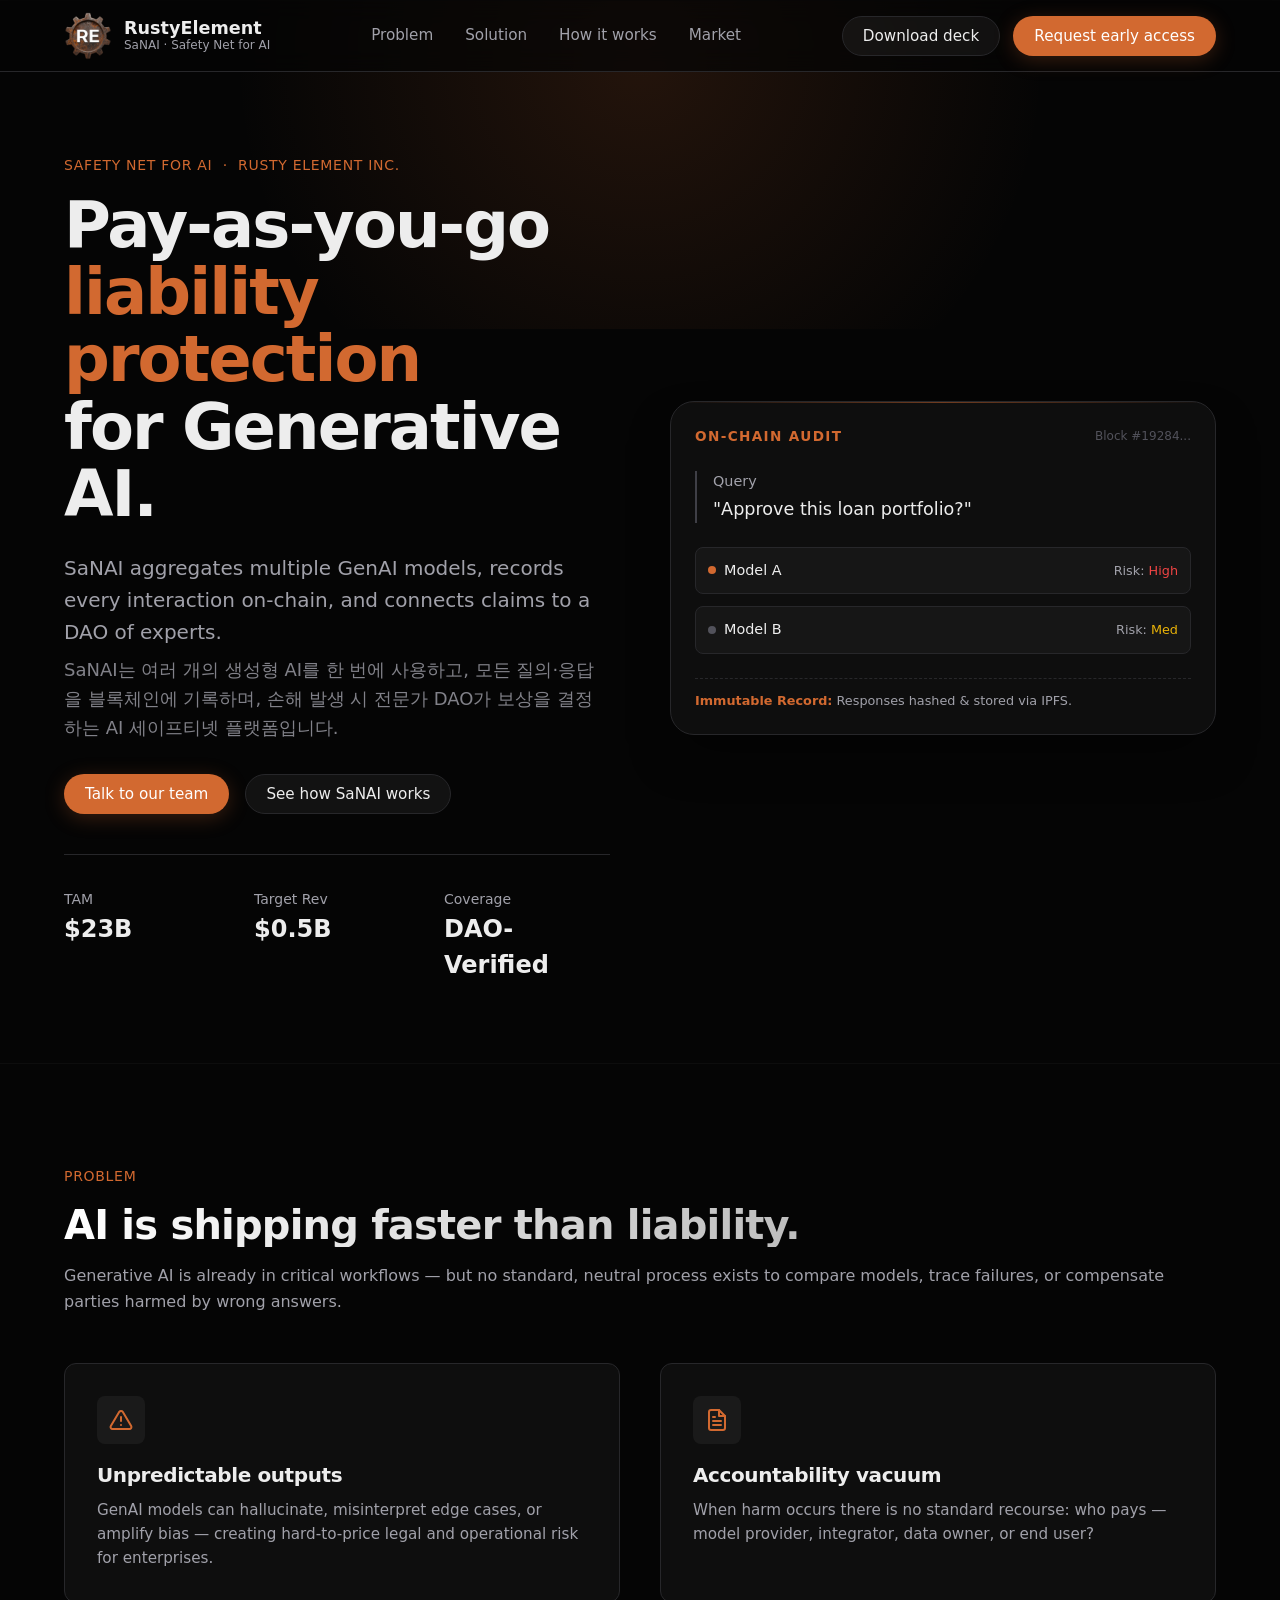
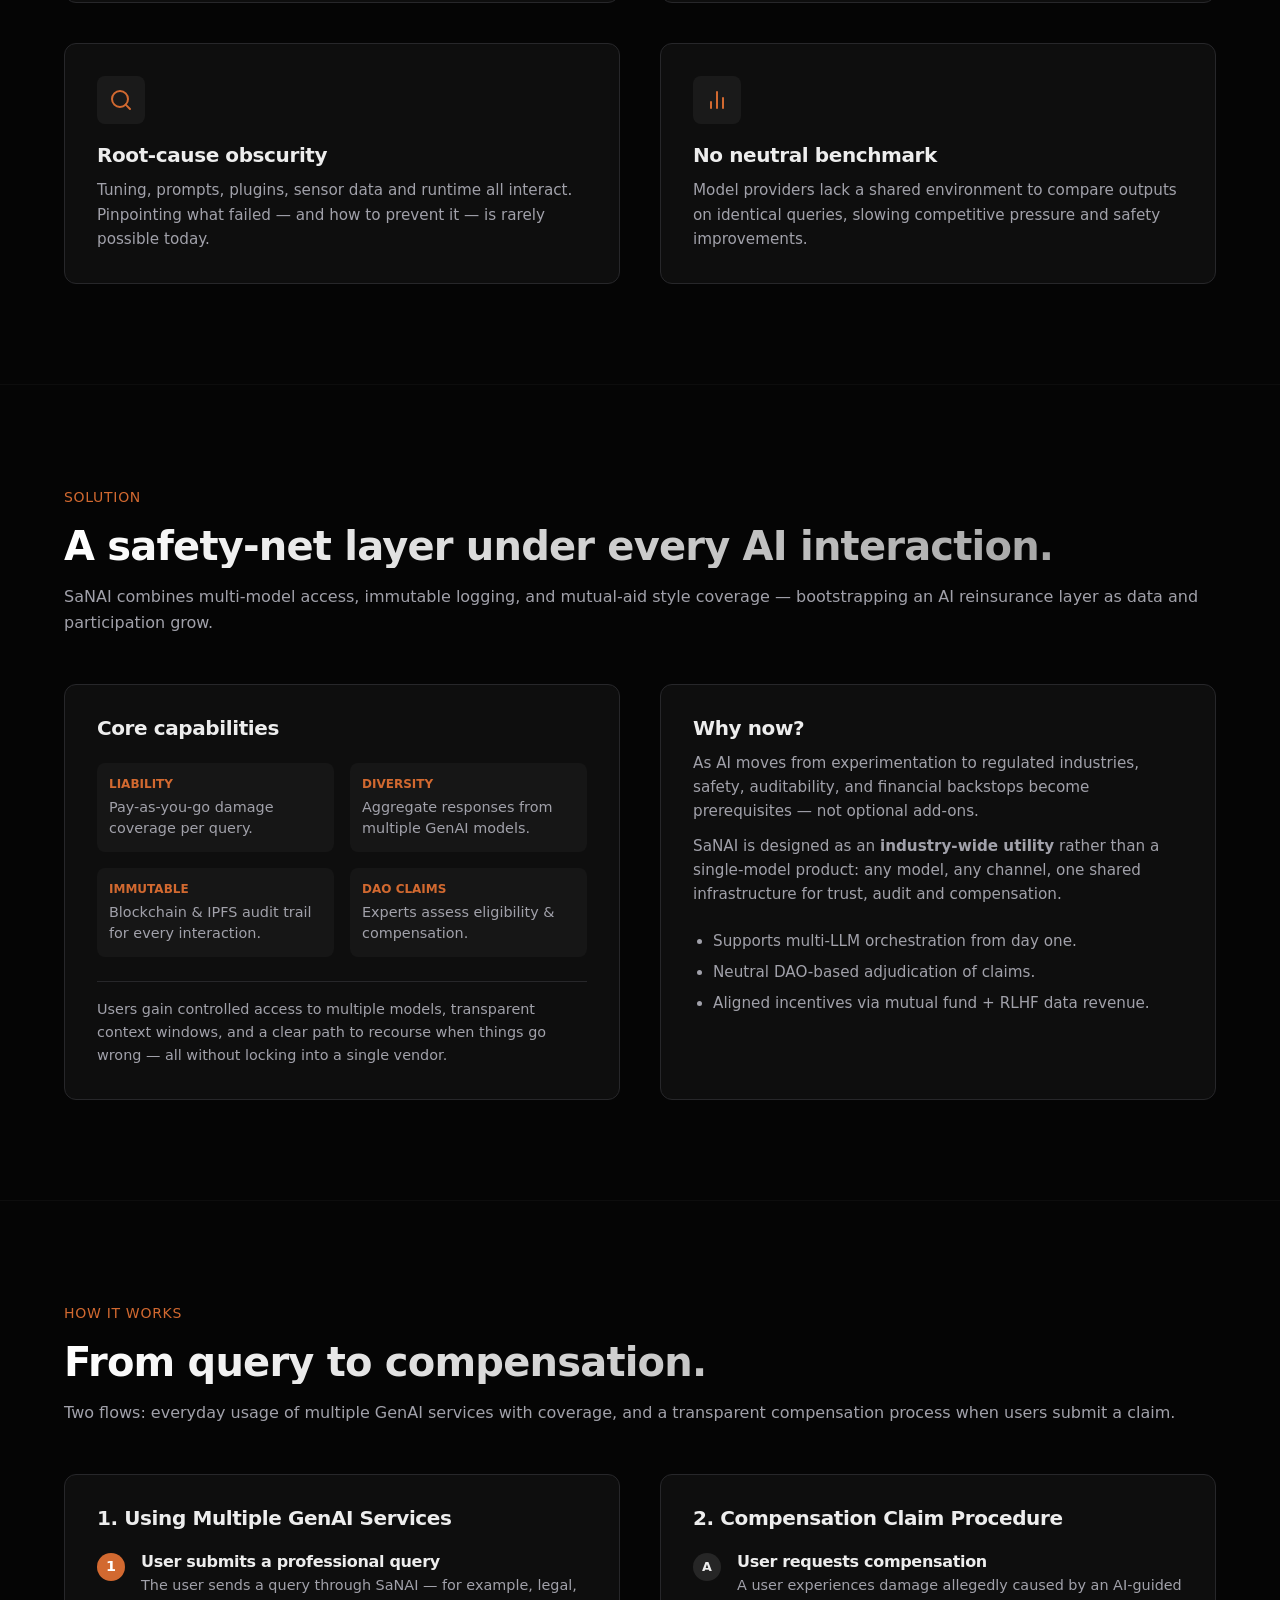
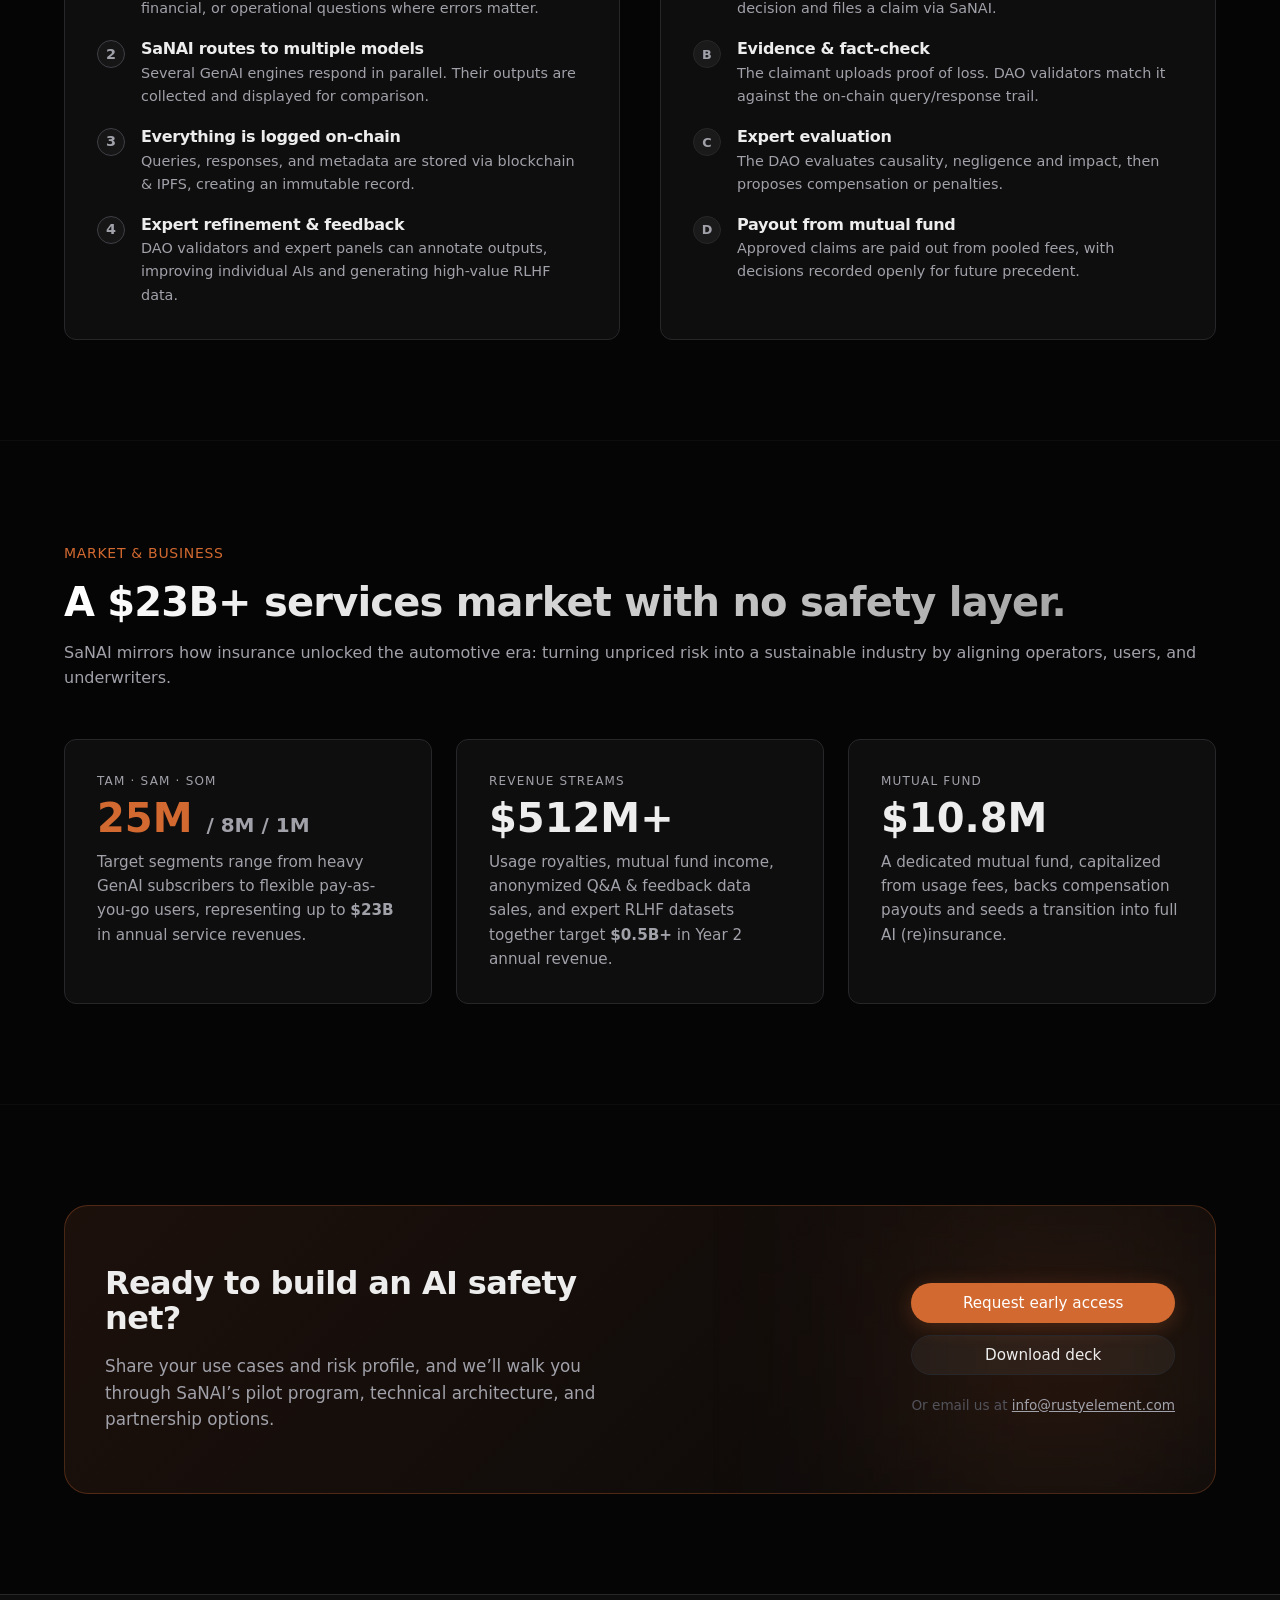
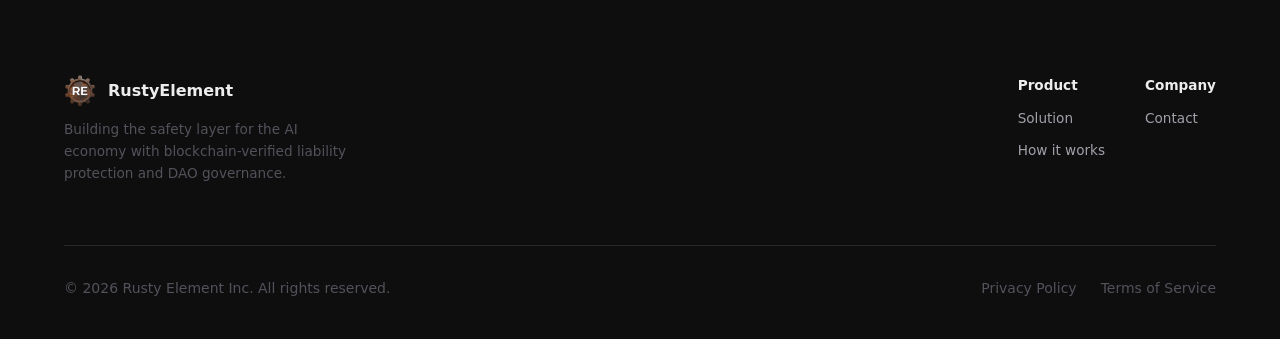
==== commit 98ab14f7: "[fix] removing growth section" ====
--- a/index.html
+++ b/index.html
@@ -25,7 +25,7 @@
         <a href="#solution">Solution</a>
         <a href="#how">How it works</a>
         <a href="#market">Market</a>
-        <a href="#roadmap">Roadmap</a>
+
       </nav>
       <div class="nav-cta">
         <button class="btn btn-secondary" style="margin-right: 8px;"
@@ -487,112 +487,7 @@
 
     <!-- ROADMAP -->
     <!-- ROADMAP -->
-    <section id="roadmap">
-      <div class="container">
-        <div class="section-header">
-          <div>
-            <span class="section-eyebrow">Growth strategy</span>
-            <h2 class="section-title">From pilot platform to AI reinsurance.</h2>
-          </div>
-          <p class="section-kicker">
-            SaNAI’s roadmap builds from MVP and early adopters to becoming the foundational
-            safety layer for the AI industry.
-          </p>
-        </div>
-
-        <div class="grid-2">
-          <article class="card">
-            <h3>Capital &amp; execution focus</h3>
-            <p style="font-size:0.95rem; margin-top:12px;">
-              Seed funding is concentrated on:
-            </p>
-            <ul
-              style="margin-top:16px; padding-left:20px; color:var(--text-secondary); font-size:0.95rem; display:flex; flex-direction:column; gap:8px;">
-              <li>Concept and technical verification of the blockchain-based evaluation system.</li>
-              <li>Design &amp; build of the Pilot / MVP platform (UI/UX, front &amp; back end).</li>
-              <li>AI agent integration and DAO evaluation prototype.</li>
-              <li>Marketing, partnerships and expert network onboarding.</li>
-            </ul>
-
-            <div style="margin-top:24px; padding-top:20px; border-top:1px solid var(--border-subtle);">
-              <div
-                style="font-size:0.8rem; text-transform:uppercase; letter-spacing:0.1em; color:var(--text-tertiary); margin-bottom:8px;">
-                Budget Allocation</div>
-              <div
-                style="display:flex; gap:4px; height:8px; width:100%; border-radius:4px; overflow:hidden; margin-bottom:12px;">
-                <div style="width:40%; background:var(--accent-rust);"></div>
-                <div style="width:35%; background:var(--text-primary);"></div>
-                <div style="width:20%; background:var(--text-secondary);"></div>
-                <div style="width:5%; background:var(--text-tertiary);"></div>
-              </div>
-              <p style="font-size:0.85rem; color:var(--text-secondary);">
-                <span style="color:var(--accent-rust); font-weight:600;">R&amp;D 40%</span> &nbsp;·&nbsp;
-                <span style="color:var(--text-primary); font-weight:600;">Marketing 35%</span> &nbsp;·&nbsp;
-                <span style="color:var(--text-secondary); font-weight:600;">Ops 20%</span>
-              </p>
-            </div>
-          </article>
-
-          <article class="card">
-            <h3>Timeline</h3>
-            <div
-              style="margin-top:24px; border-left: 2px solid var(--border-subtle); padding-left: 24px; position:relative;">
-              <div style="margin-bottom:32px; position:relative;">
-                <div
-                  style="width:12px; height:12px; background:var(--accent-rust); border-radius:50%; position:absolute; left:-31px; top:4px; box-shadow:0 0 0 4px rgba(210,105,48,0.2);">
-                </div>
-                <span
-                  style="font-size:0.75rem; text-transform:uppercase; letter-spacing:0.1em; color:var(--accent-rust); font-weight:600;">Phase
-                  1–2 · Short term</span>
-                <h4 style="font-size:1.1rem; margin:4px 0 8px; color:var(--text-primary);">Launch platform &amp; data
-                  flywheel</h4>
-                <p style="font-size:0.9rem;">Release MVP, onboard early adopters, and start building a critical mass of
-                  query–response data.</p>
-              </div>
-
-              <div style="margin-bottom:32px; position:relative;">
-                <div
-                  style="width:12px; height:12px; background:var(--bg-surface); border:2px solid var(--text-secondary); border-radius:50%; position:absolute; left:-31px; top:4px;">
-                </div>
-                <span
-                  style="font-size:0.75rem; text-transform:uppercase; letter-spacing:0.1em; color:var(--text-secondary);">Phase
-                  3 · Year 2</span>
-                <h4 style="font-size:1.1rem; margin:4px 0 8px; color:var(--text-primary);">Partnerships &amp;
-                  tokenization</h4>
-                <p style="font-size:0.9rem;">Secure partnerships with major AI providers. Target $0.5B annual revenue
-                  and SOM penetration.</p>
-              </div>
-
-              <div style="margin-bottom:32px; position:relative;">
-                <div
-                  style="width:12px; height:12px; background:var(--bg-surface); border:2px solid var(--text-tertiary); border-radius:50%; position:absolute; left:-31px; top:4px;">
-                </div>
-                <span
-                  style="font-size:0.75rem; text-transform:uppercase; letter-spacing:0.1em; color:var(--text-secondary);">Phase
-                  5 · Year 3</span>
-                <h4 style="font-size:1.1rem; margin:4px 0 8px; color:var(--text-primary);">Automated compensation &amp;
-                  SAM</h4>
-                <p style="font-size:0.9rem;">Integrate AI agents to automate evaluation of minimum compensation
-                  standards and reach SAM coverage.</p>
-              </div>
-
-              <div style="position:relative;">
-                <div
-                  style="width:12px; height:12px; background:var(--bg-surface); border:2px solid var(--text-tertiary); border-radius:50%; position:absolute; left:-31px; top:4px;">
-                </div>
-                <span
-                  style="font-size:0.75rem; text-transform:uppercase; letter-spacing:0.1em; color:var(--text-secondary);">Phase
-                  7 · Long term</span>
-                <h4 style="font-size:1.1rem; margin:4px 0 8px; color:var(--text-primary);">AI insurance &amp;
-                  reinsurance</h4>
-                <p style="font-size:0.9rem;">Transition into full AI insurance and reinsurance services, becoming the
-                  foundational safety layer.</p>
-              </div>
-            </div>
-          </article>
-        </div>
-      </div>
-    </section>
+
 
     <!-- TEAM -->
 
@@ -600,11 +495,8 @@
     <!-- CTA & CONTACT -->
     <section id="contact">
       <div class="container">
-        <div
-          style="background:linear-gradient(135deg, #1c100b, #0a0a0a); border:1px solid var(--accent-border); border-radius: var(--radius-lg); padding:60px 40px; display:flex; justify-content:space-between; align-items:center; position:relative; overflow:hidden;">
-          <div
-            style="position:absolute; top:0; right:0; width:300px; height:300px; background:var(--accent-glow); filter:blur(100px); pointer-events:none;">
-          </div>
+        <div class="cta-box">
+          <div class="cta-decoration"></div>
 
           <div style="position:relative; max-width:500px;">
             <h2 style="font-size:2rem; margin-bottom:16px; color:var(--text-primary); letter-spacing:-0.02em;">Ready to
@@ -652,7 +544,7 @@
             <strong style="font-size:0.85rem; color:var(--text-primary);">Product</strong>
             <a href="#solution" style="font-size:0.85rem; color:var(--text-secondary);">Solution</a>
             <a href="#how" style="font-size:0.85rem; color:var(--text-secondary);">How it works</a>
-            <a href="#roadmap" style="font-size:0.85rem; color:var(--text-secondary);">Roadmap</a>
+
           </div>
           <div style="display:flex; flex-direction:column; gap:12px;">
             <strong style="font-size:0.85rem; color:var(--text-primary);">Company</strong>
--- a/style.css
+++ b/style.css
@@ -395,6 +395,30 @@
     color: var(--text-secondary);
 }
 
+/* CTA SECTION */
+.cta-box {
+    background: linear-gradient(135deg, #1c100b, #0a0a0a);
+    border: 1px solid var(--accent-border);
+    border-radius: var(--radius-lg);
+    padding: 60px 40px;
+    display: flex;
+    justify-content: space-between;
+    align-items: center;
+    position: relative;
+    overflow: hidden;
+}
+
+.cta-decoration {
+    position: absolute;
+    top: 0;
+    right: 0;
+    width: 300px;
+    height: 300px;
+    background: var(--accent-glow);
+    filter: blur(100px);
+    pointer-events: none;
+}
+
 /* FOOTER */
 footer {
     padding: 80px 0 40px;
@@ -449,6 +473,40 @@
         /* Mobile menu to be implemented if needed */
     }
 
+    /* Mobile Header Adjustments */
+    header .container {
+        padding: 0 16px;
+    }
+
+    .logo-mark {
+        height: 36px;
+        /* Smaller logo on mobile */
+    }
+
+    .logo-text span:first-child {
+        font-size: 1rem;
+    }
+
+    .logo-sub {
+        display: none;
+        /* Hide subtitle on mobile to save space */
+    }
+
+    .nav-cta {
+        display: flex;
+        gap: 8px;
+    }
+
+    .nav-cta .btn-secondary {
+        display: none;
+        /* Hide secondary button on mobile */
+    }
+
+    .nav-cta .btn-primary {
+        padding: 8px 16px;
+        font-size: 0.85rem;
+    }
+
     .footer-top {
         flex-direction: column;
     }
@@ -457,4 +515,42 @@
         flex-direction: column;
         text-align: center;
     }
-}+
+    /* Mobile CTA Adjustments */
+    .cta-box {
+        flex-direction: column;
+        text-align: center;
+        padding: 40px 24px !important;
+        gap: 32px;
+    }
+
+    .cta-box>div {
+        width: 100%;
+        max-width: 100% !important;
+    }
+
+    .cta-box h2 {
+        font-size: 1.75rem !important;
+    }
+}
+/* CONSTRUCTION PAGE */
+.construction-hero {
+    min-height: 80vh;
+    display: flex;
+    align-items: center;
+    justify-content: center;
+}
+
+.construction-icon {
+    display: inline-flex;
+    align-items: center;
+    justify-content: center;
+    width: 120px;
+    height: 120px;
+    background: rgba(210, 105, 48, 0.1);
+    border: 1px solid var(--accent-border);
+    border-radius: 50%;
+    margin-bottom: 32px;
+    color: var(--accent-rust);
+    box-shadow: 0 0 40px var(--accent-glow);
+}
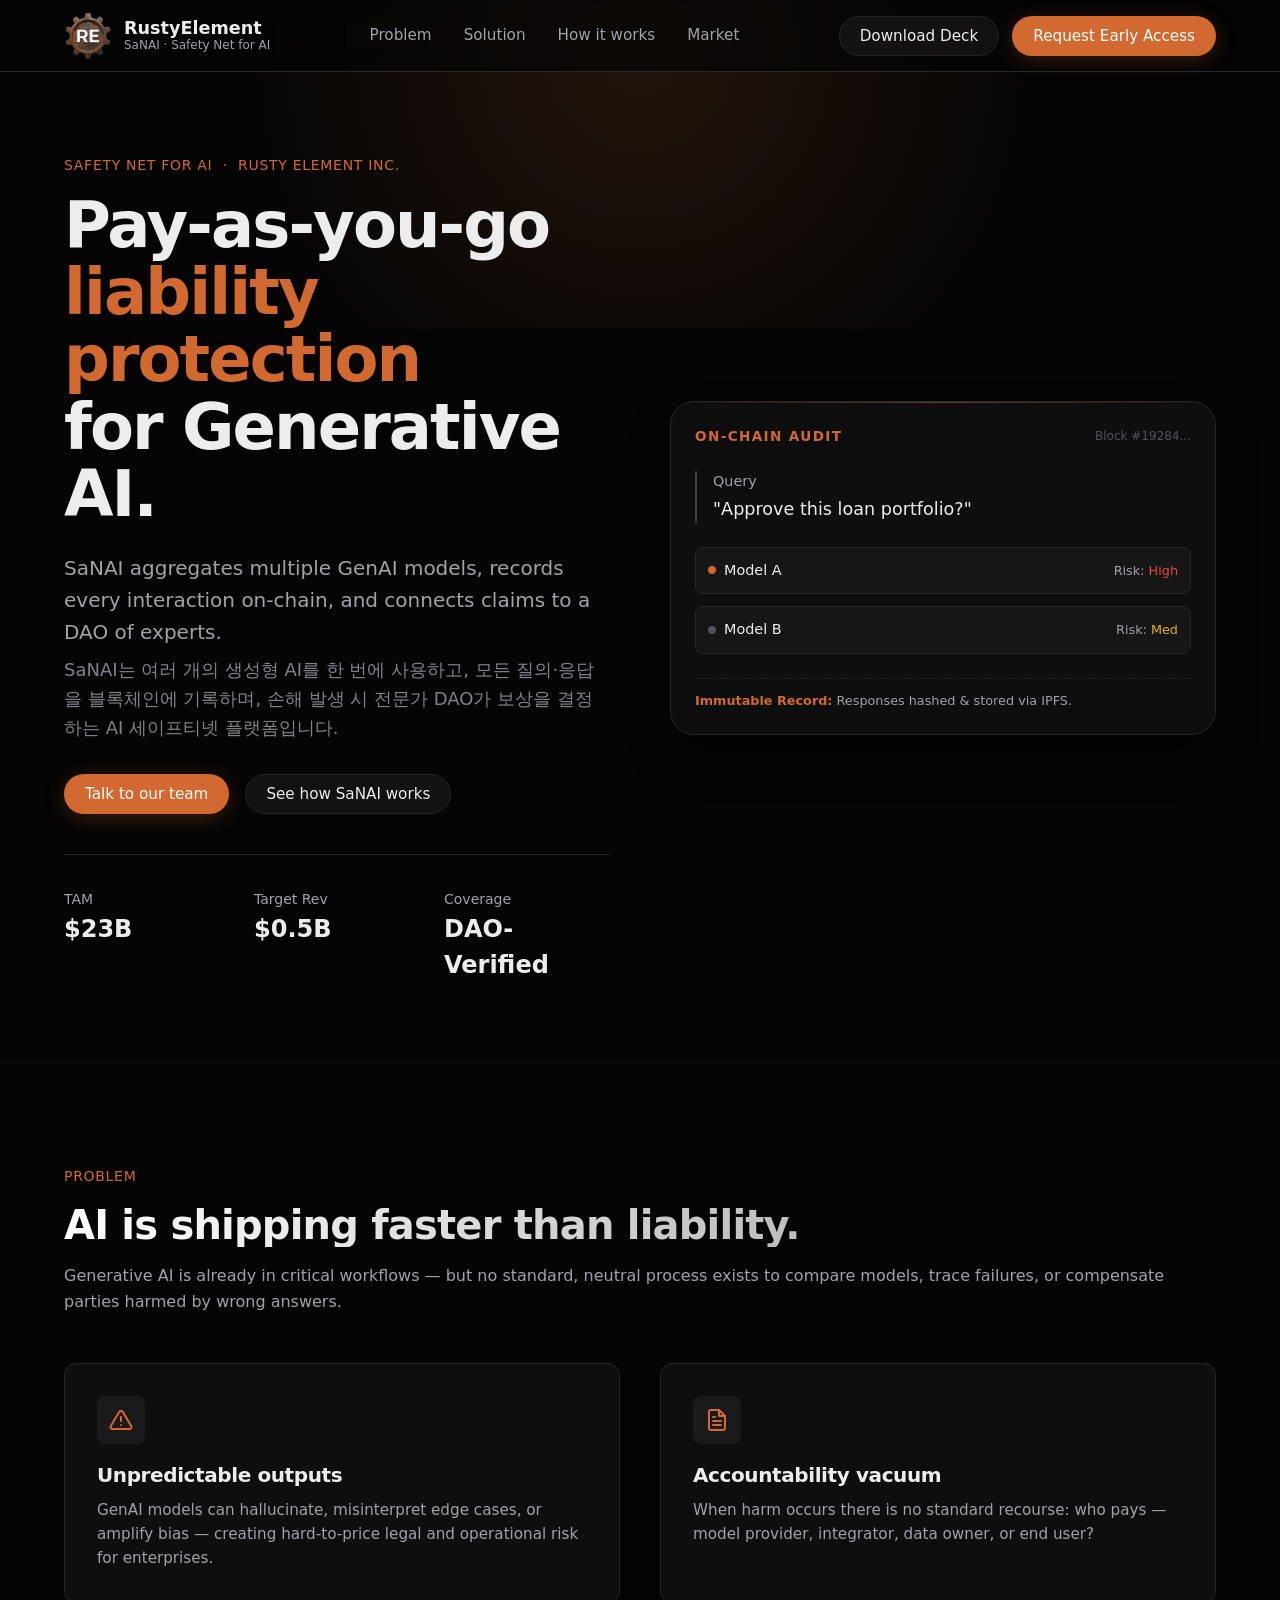
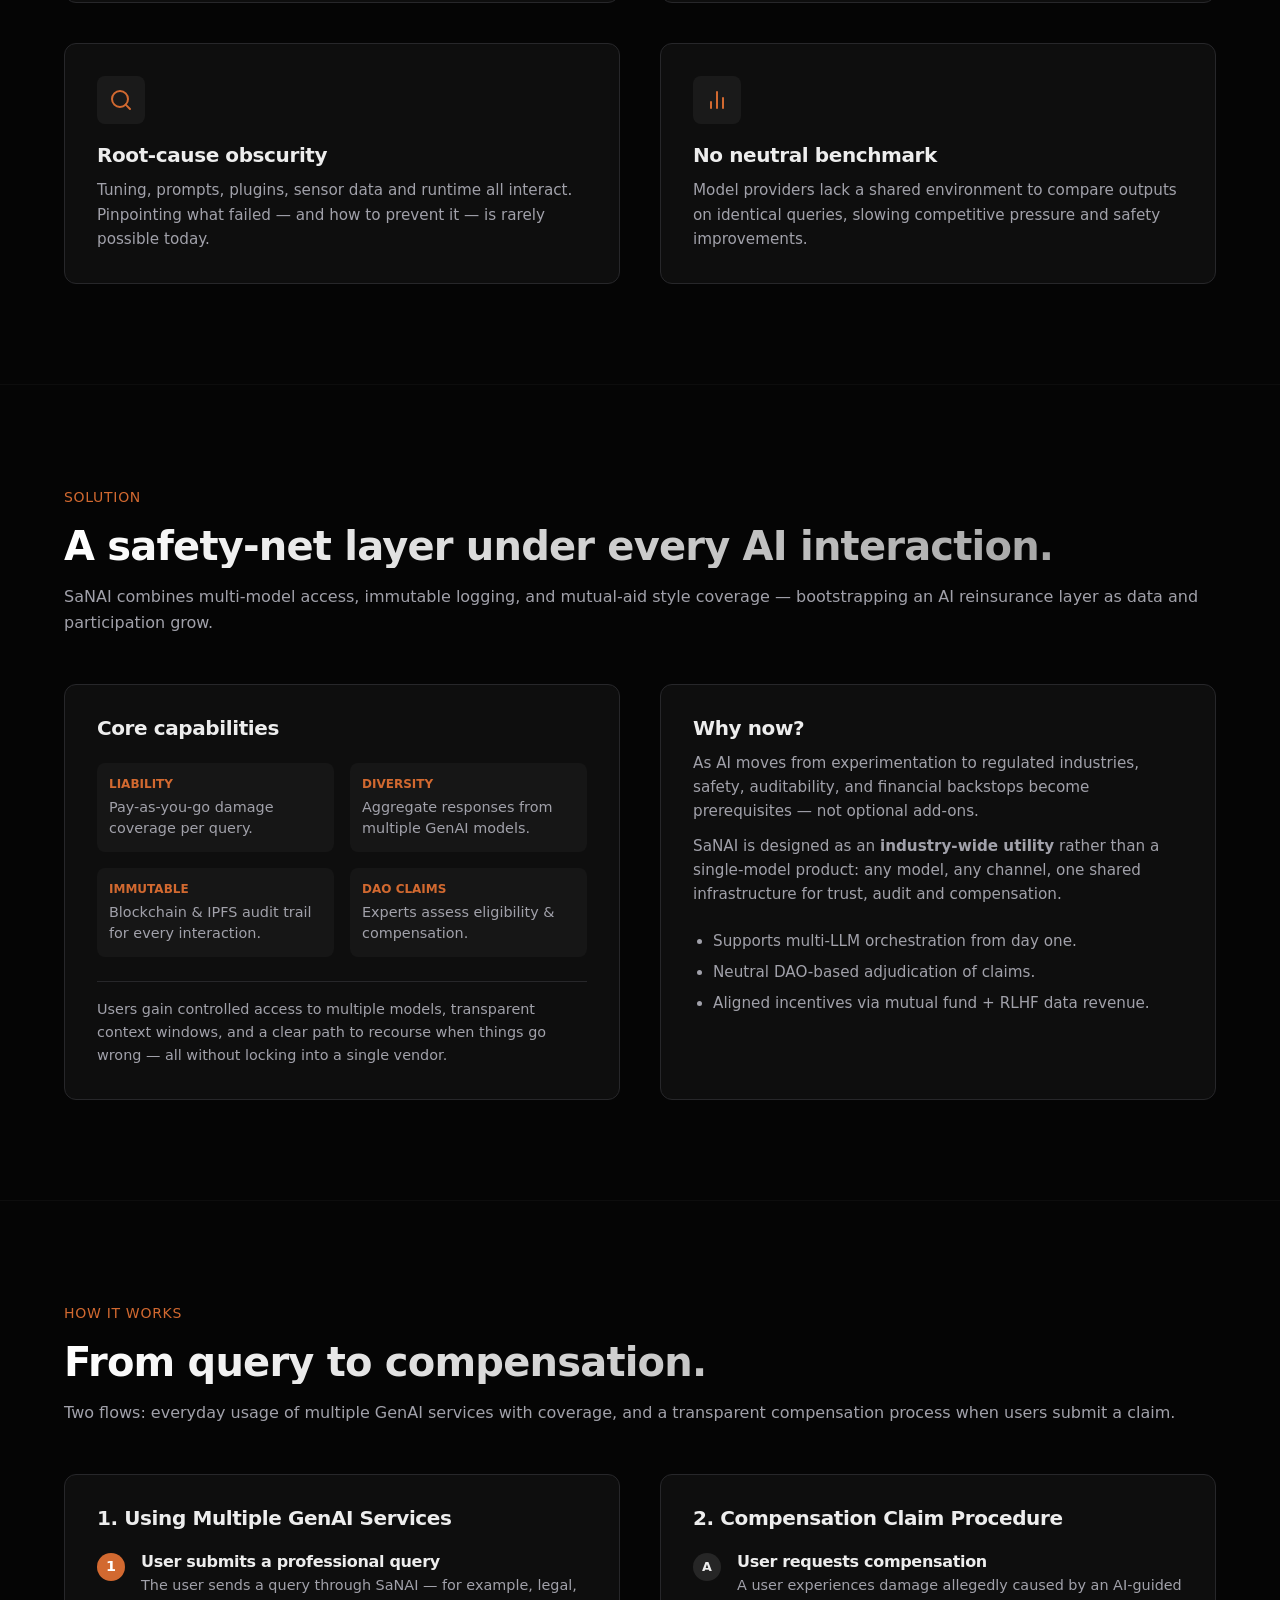
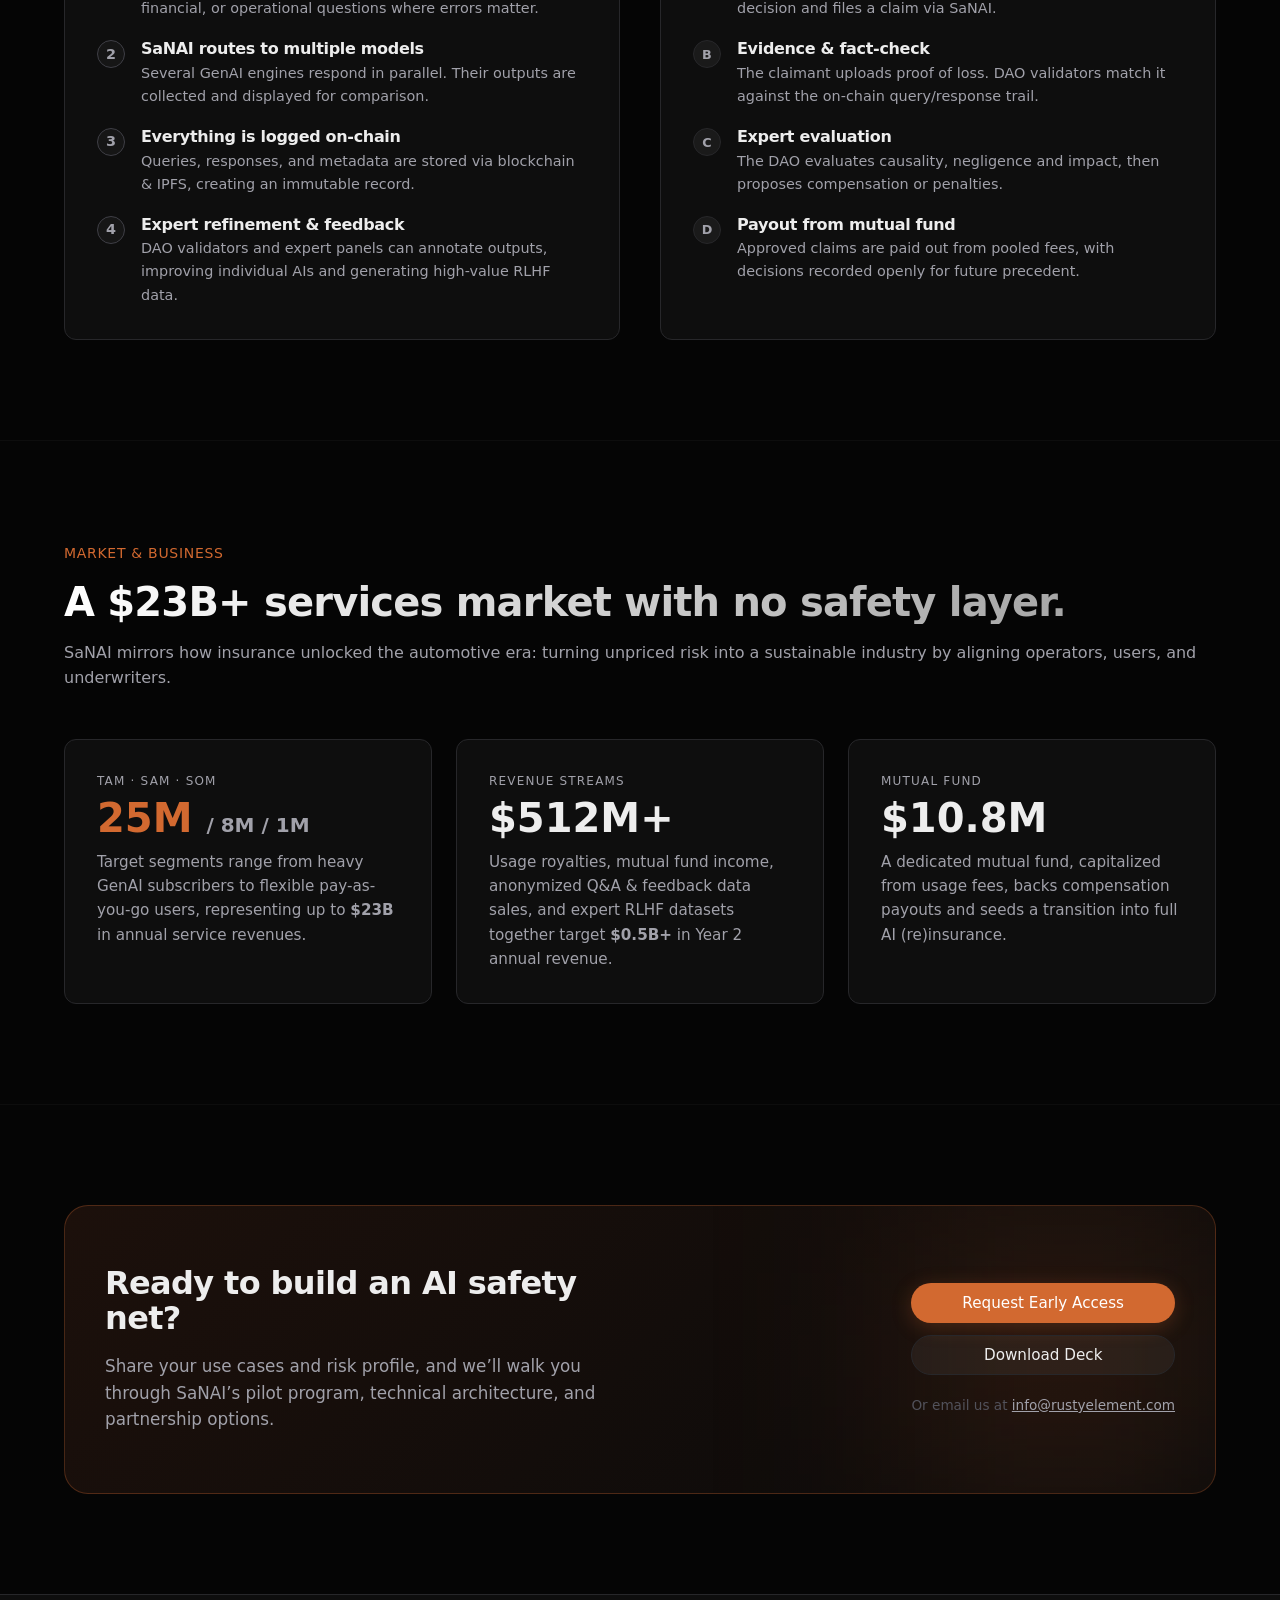
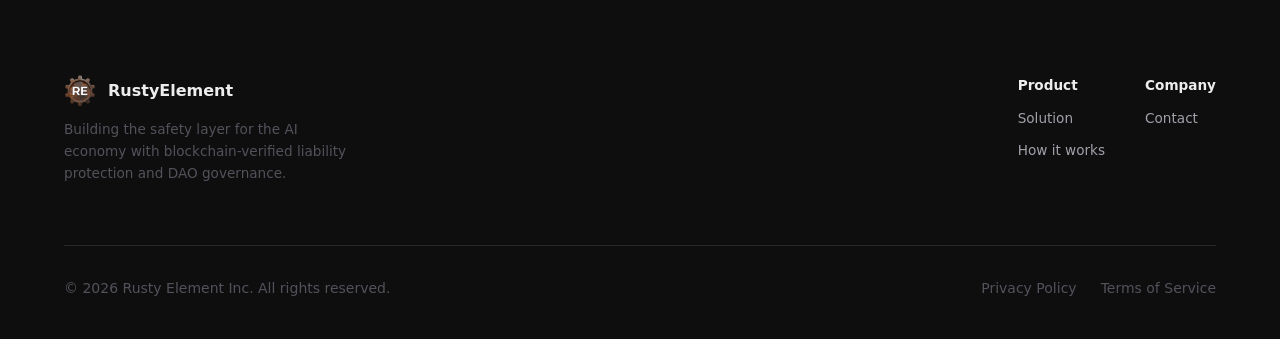
==== commit c089fc01: "[fix] typo" ====
--- a/index.html
+++ b/index.html
@@ -30,11 +30,11 @@
       <div class="nav-cta">
         <button class="btn btn-secondary" style="margin-right: 8px;"
           onclick="document.getElementById('contact').scrollIntoView({behavior:'smooth'})">
-          Download deck
+          Download Deck
         </button>
         <button class="btn btn-primary"
           onclick="document.getElementById('contact').scrollIntoView({behavior:'smooth'})">
-          Request early access
+          Request Early Access
         </button>
       </div>
     </div>
@@ -508,11 +508,14 @@
           </div>
 
           <div style="position:relative; display:flex; flex-direction:column; gap:12px; min-width:240px;">
-            <button class="btn btn-primary" style="width:100%;">
-              Request early access
-            </button>
+            <a href="https://forms.gle/4sFQ91Tiq2T1dPpa7?usp=sf_link" target="_blank" rel="noopener"
+              style="width:100%; text-decoration:none;">
+              <button class="btn btn-primary" style="width:100%;">
+                Request Early Access
+              </button>
+            </a>
             <button class="btn btn-secondary" style="width:100%;">
-              Download deck
+              Download Deck
             </button>
             <p style="text-align:center; font-size:0.85rem; color:var(--text-tertiary); margin-top:8px;">
               Or email us at <a href="mailto:info@rustyelement.com"
